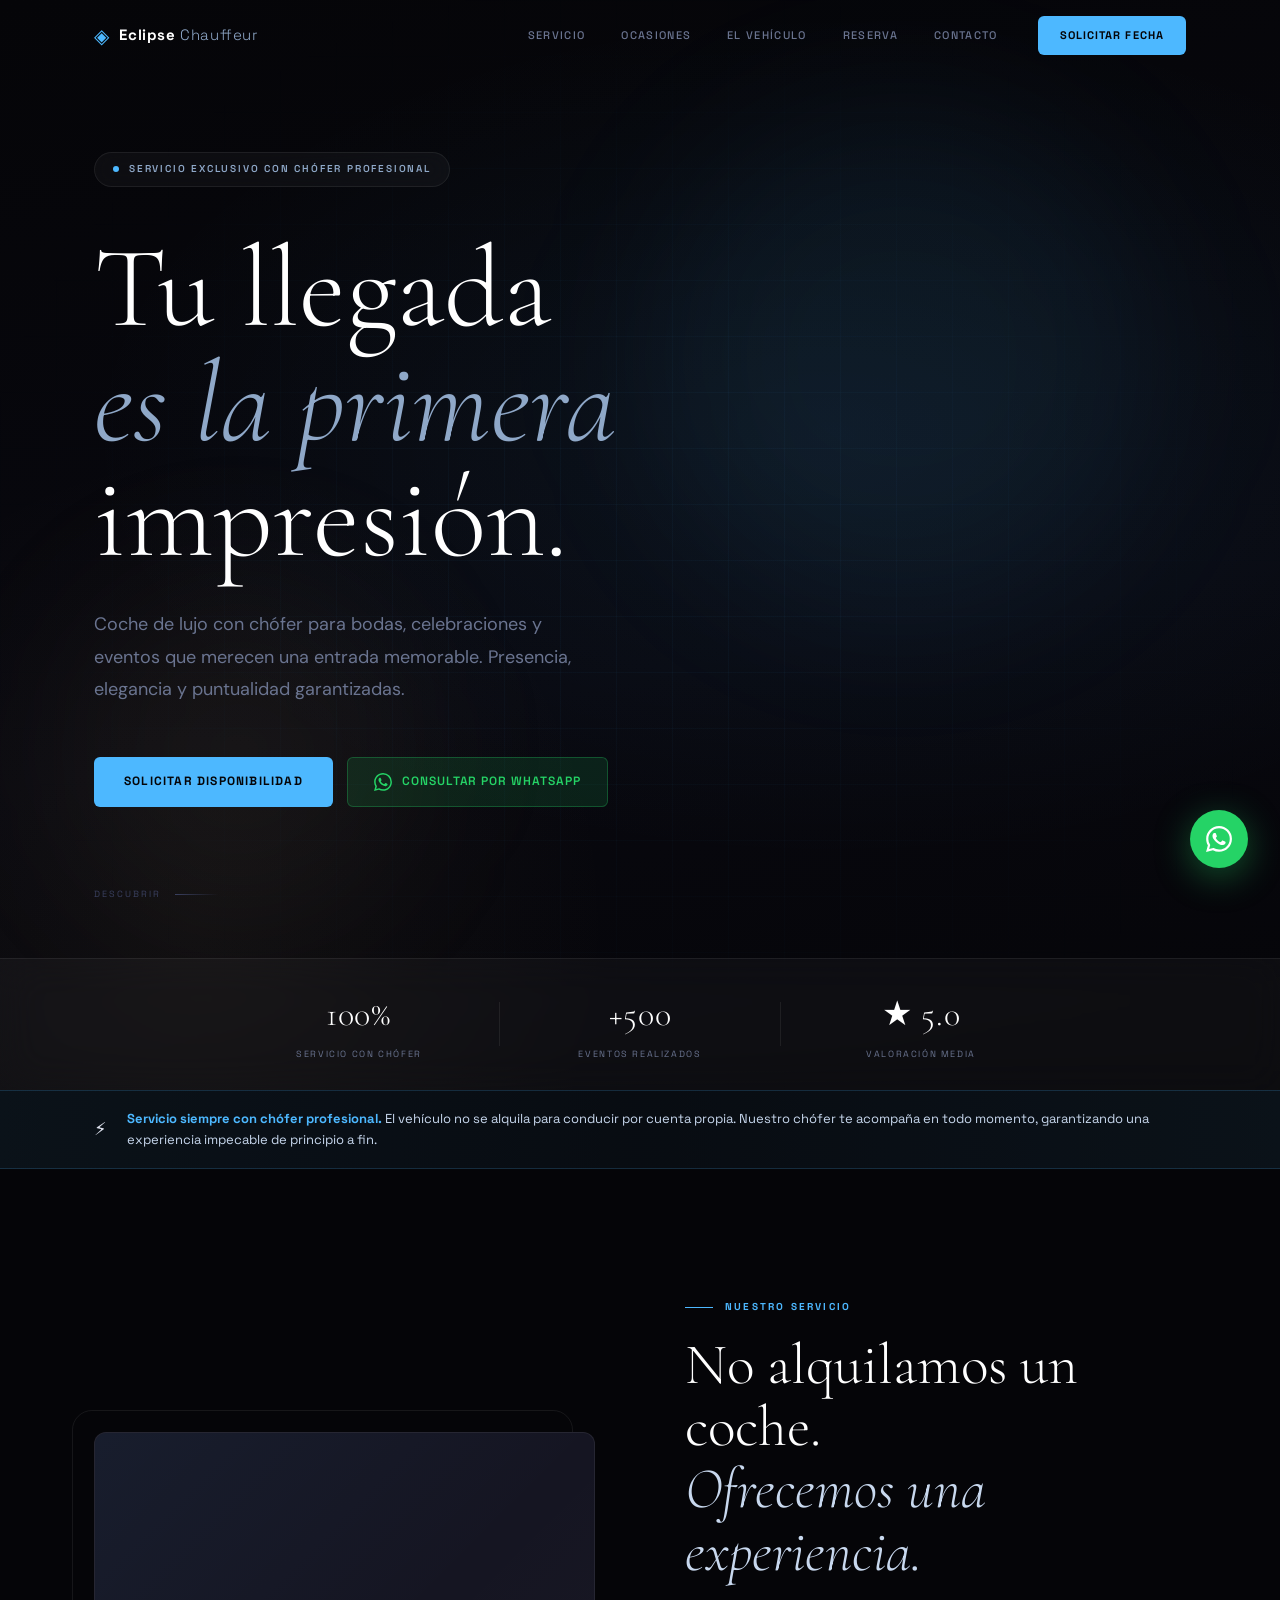
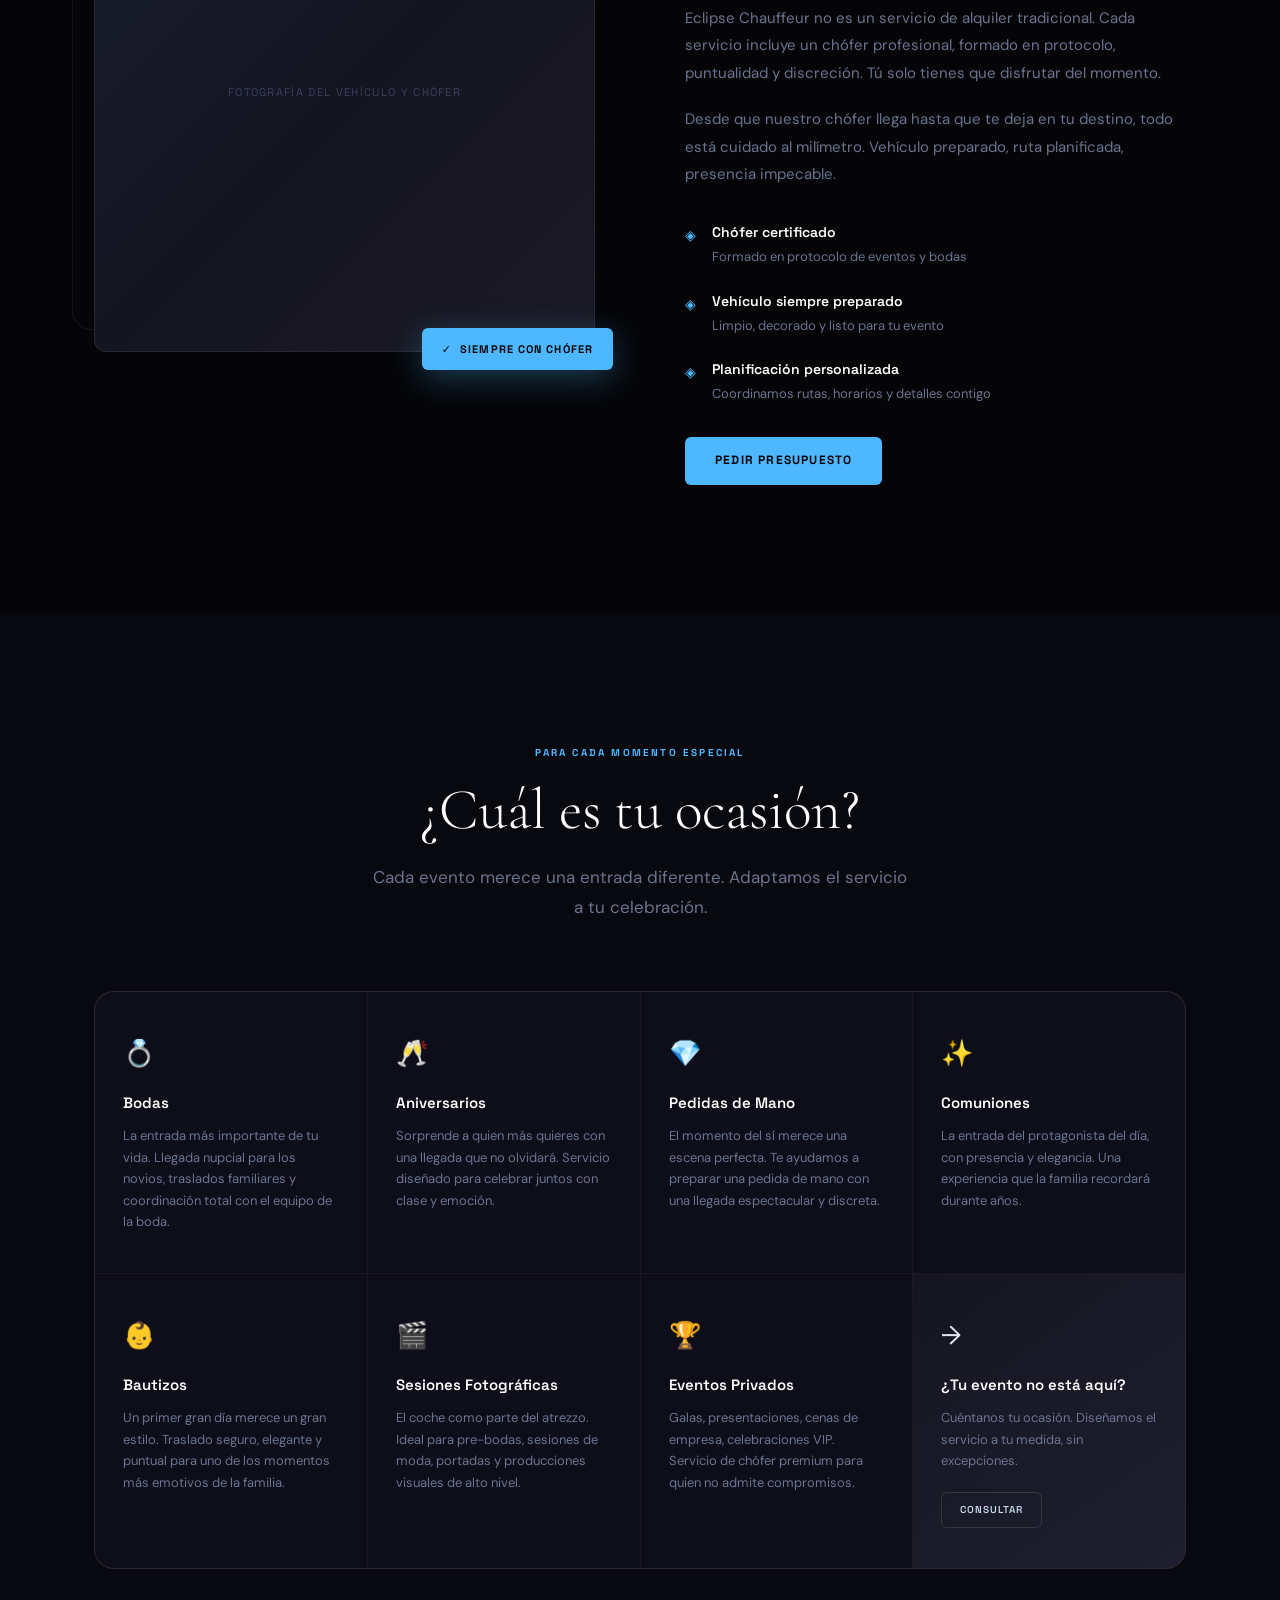
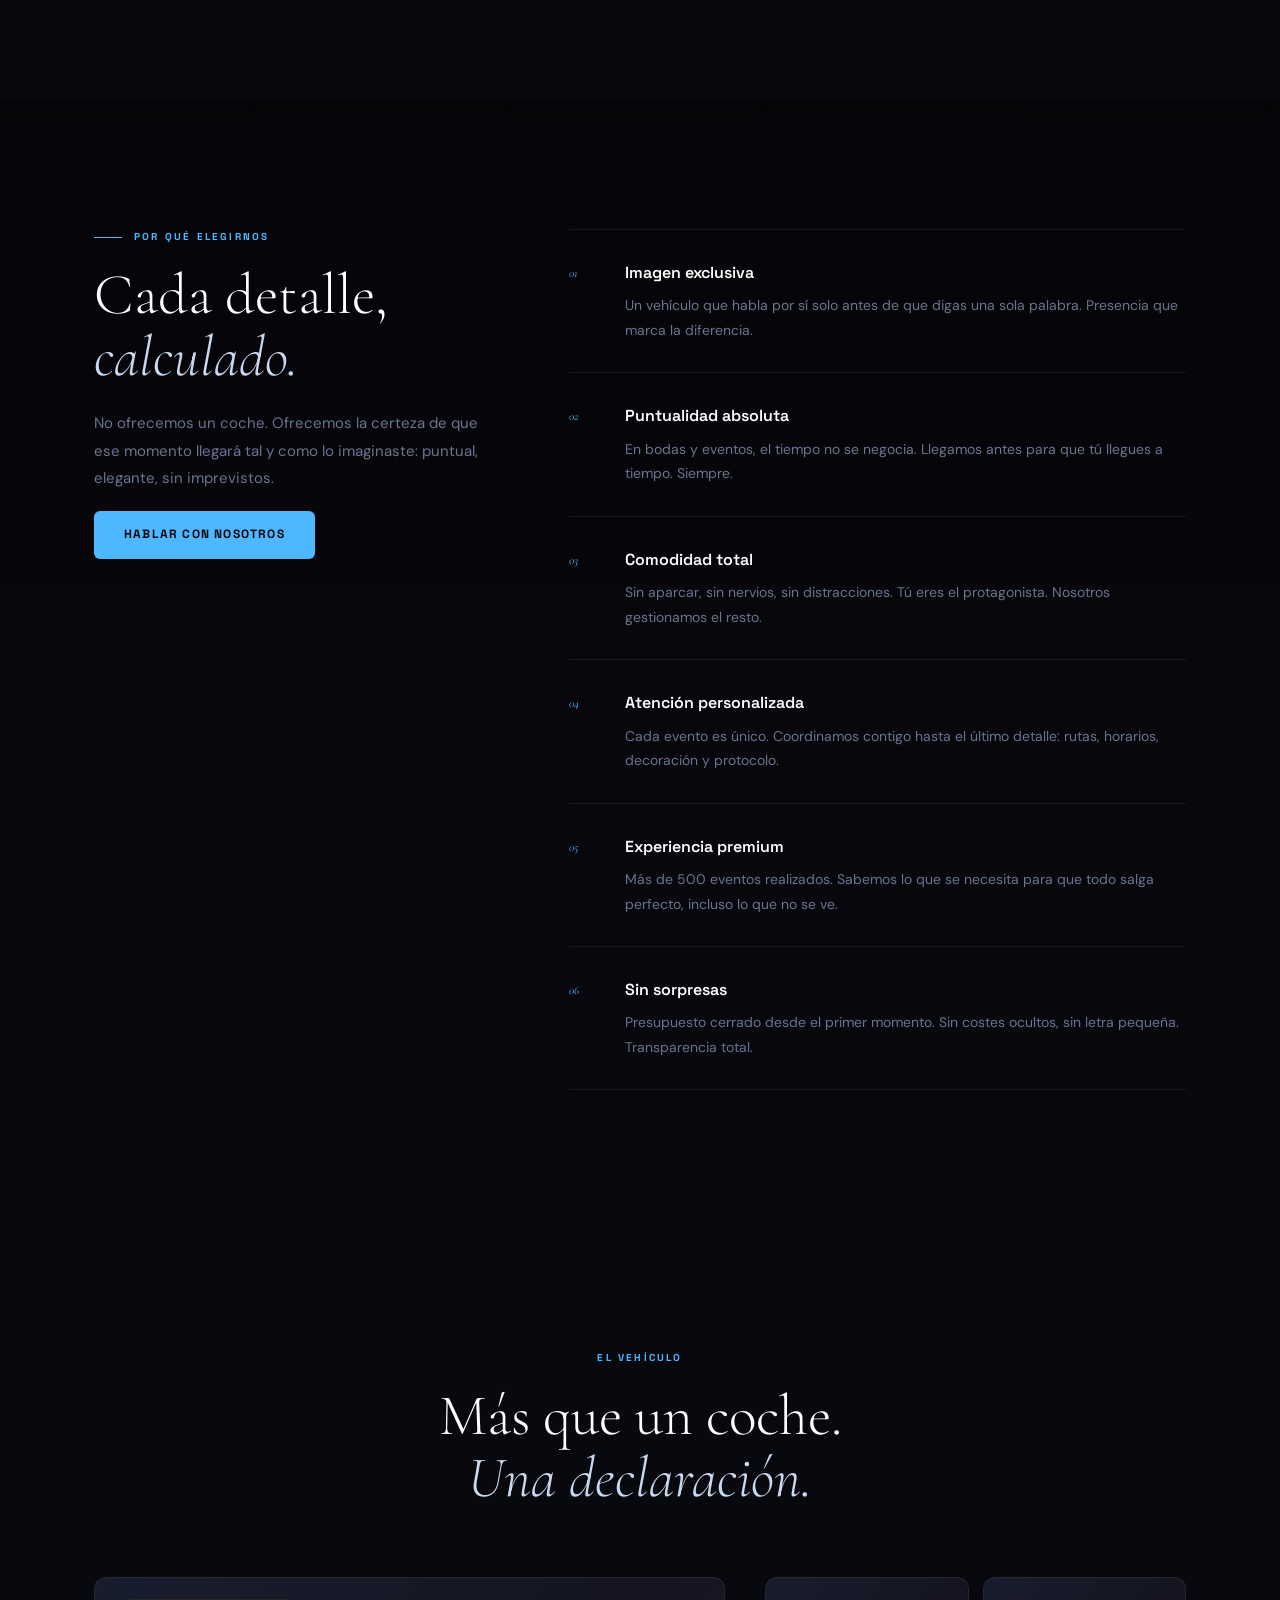
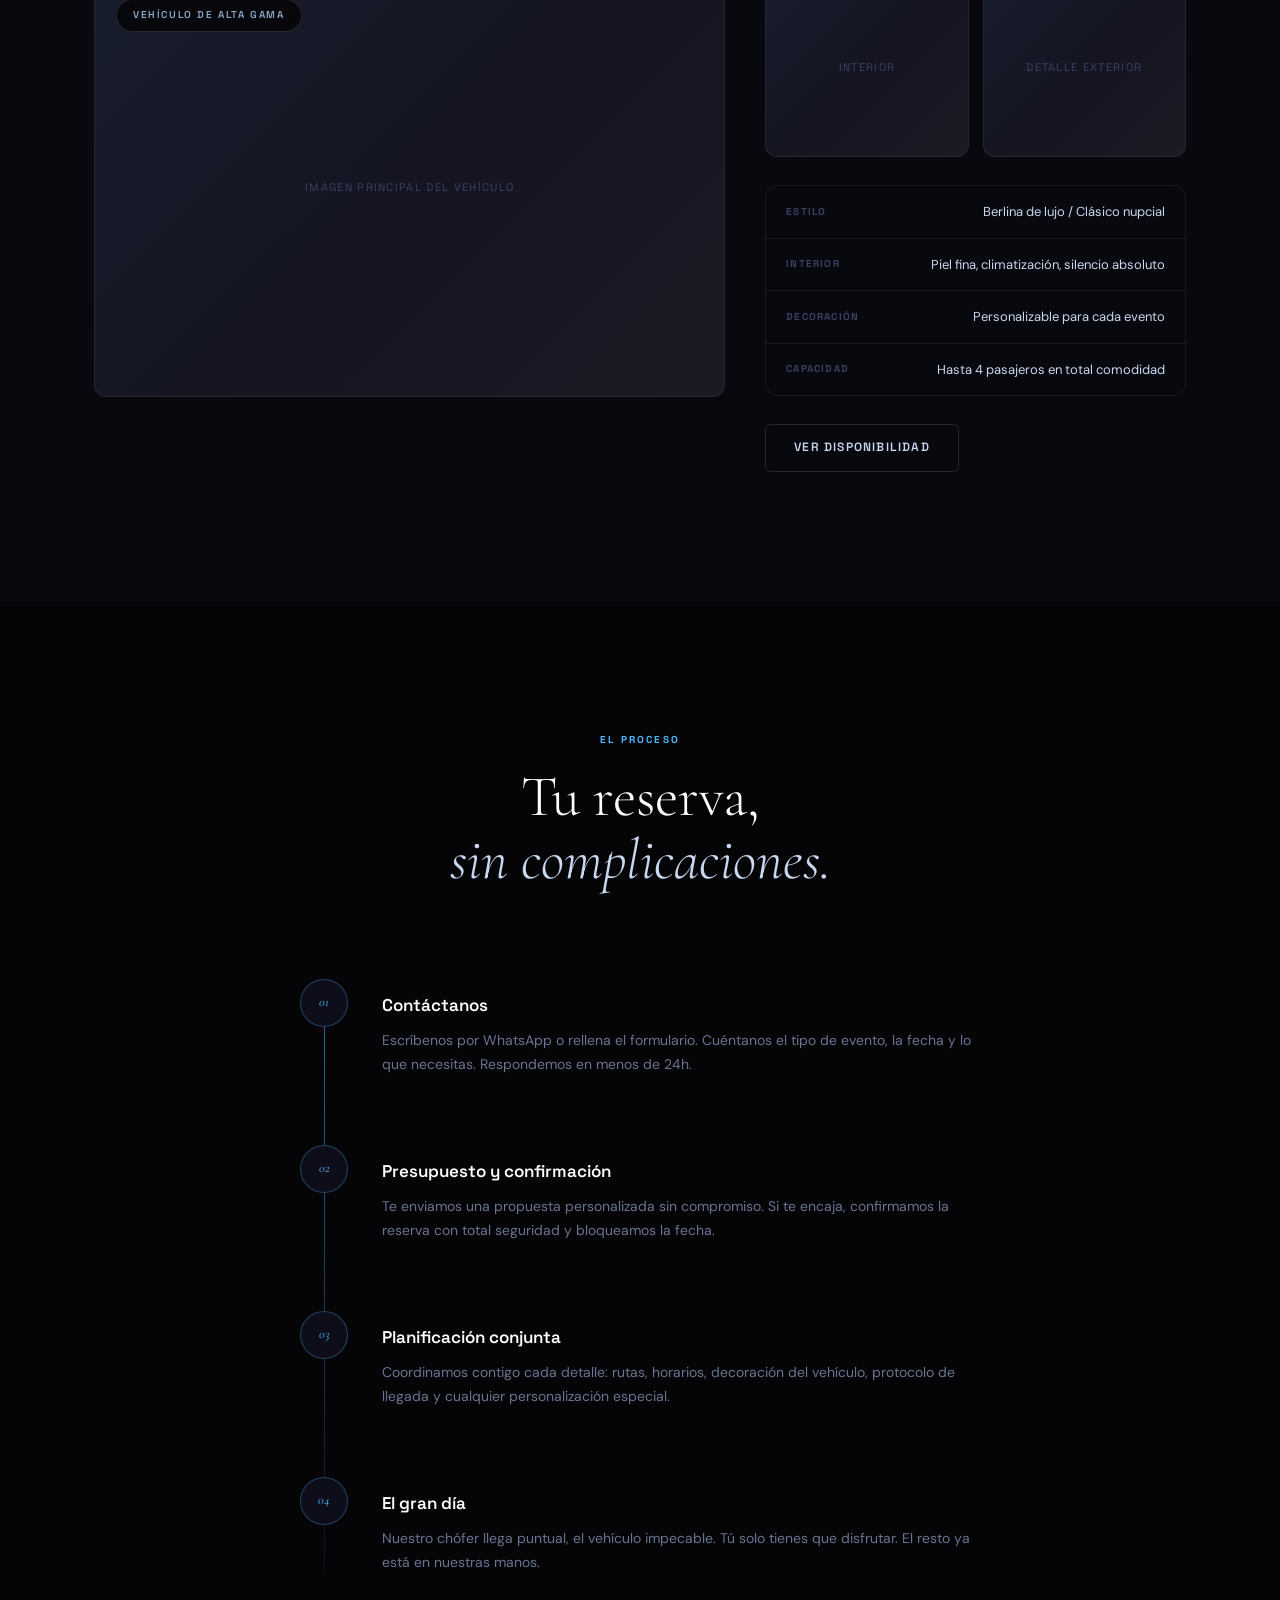
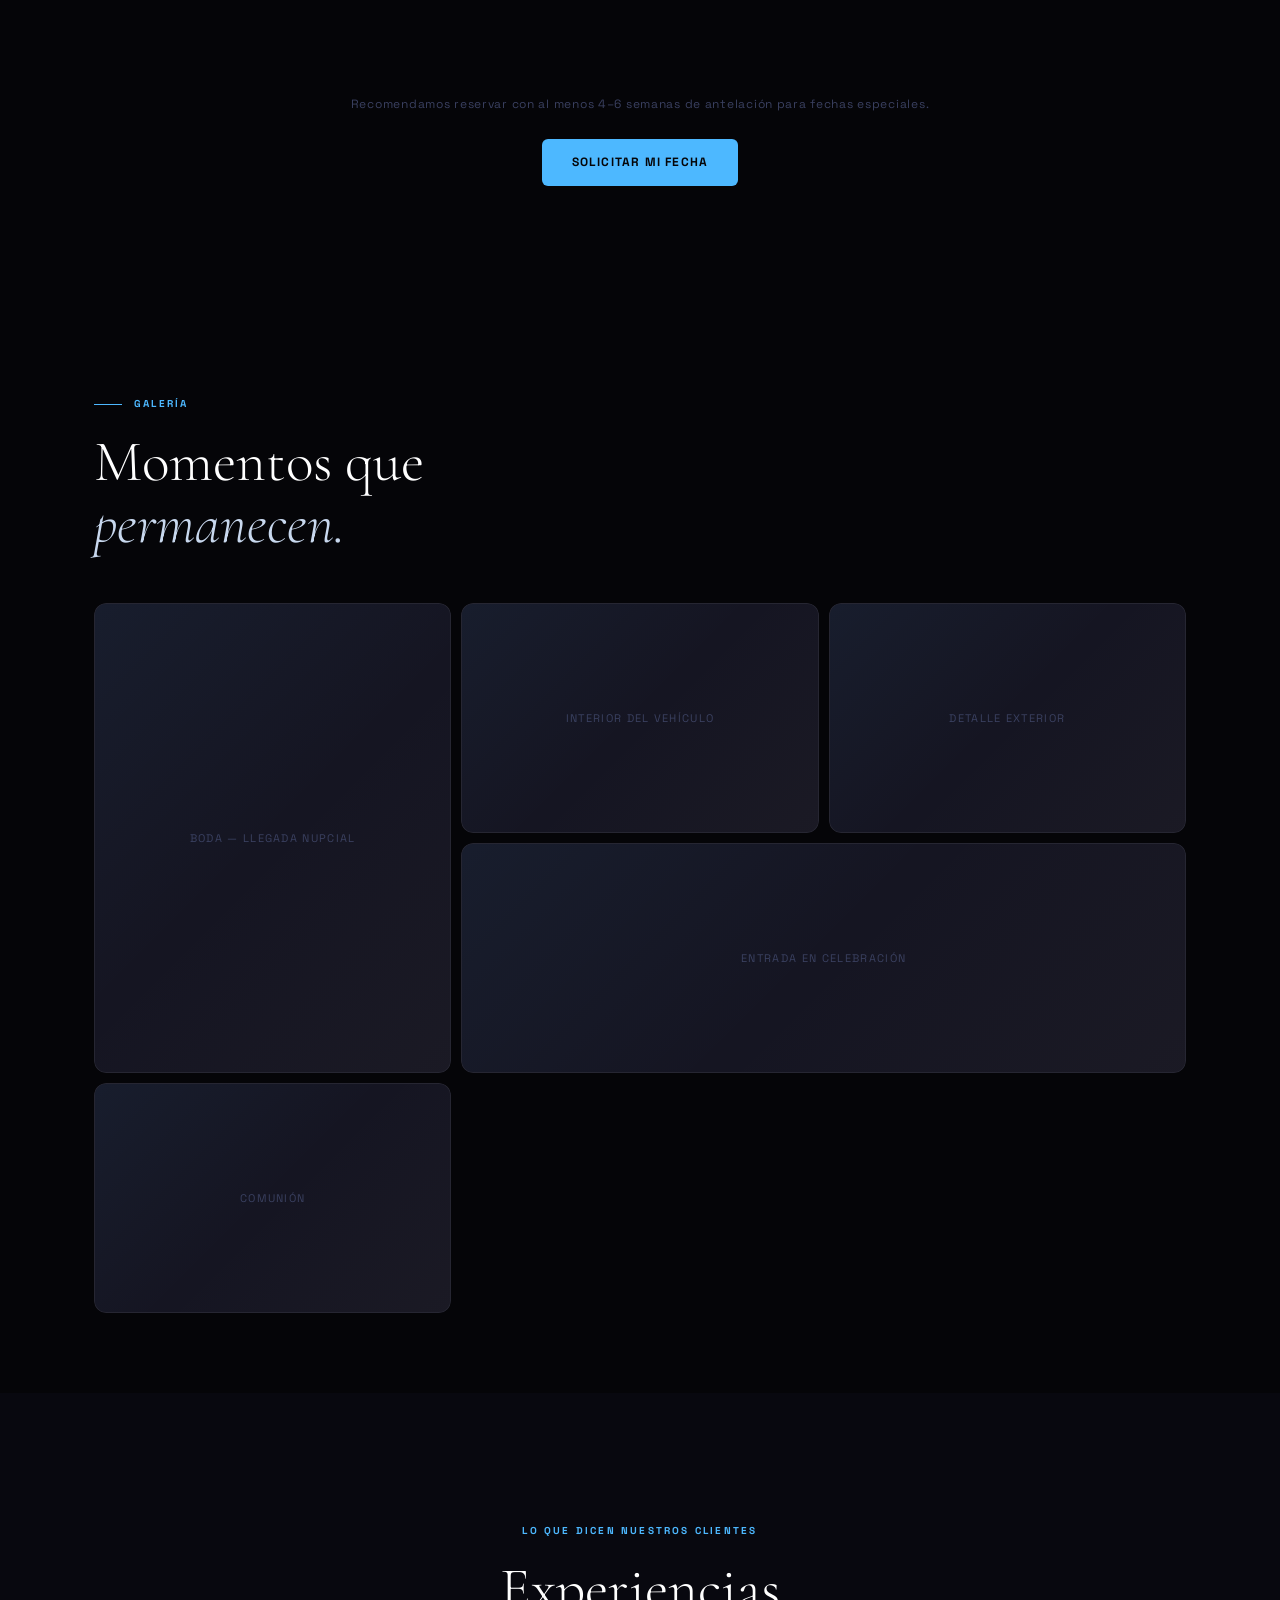
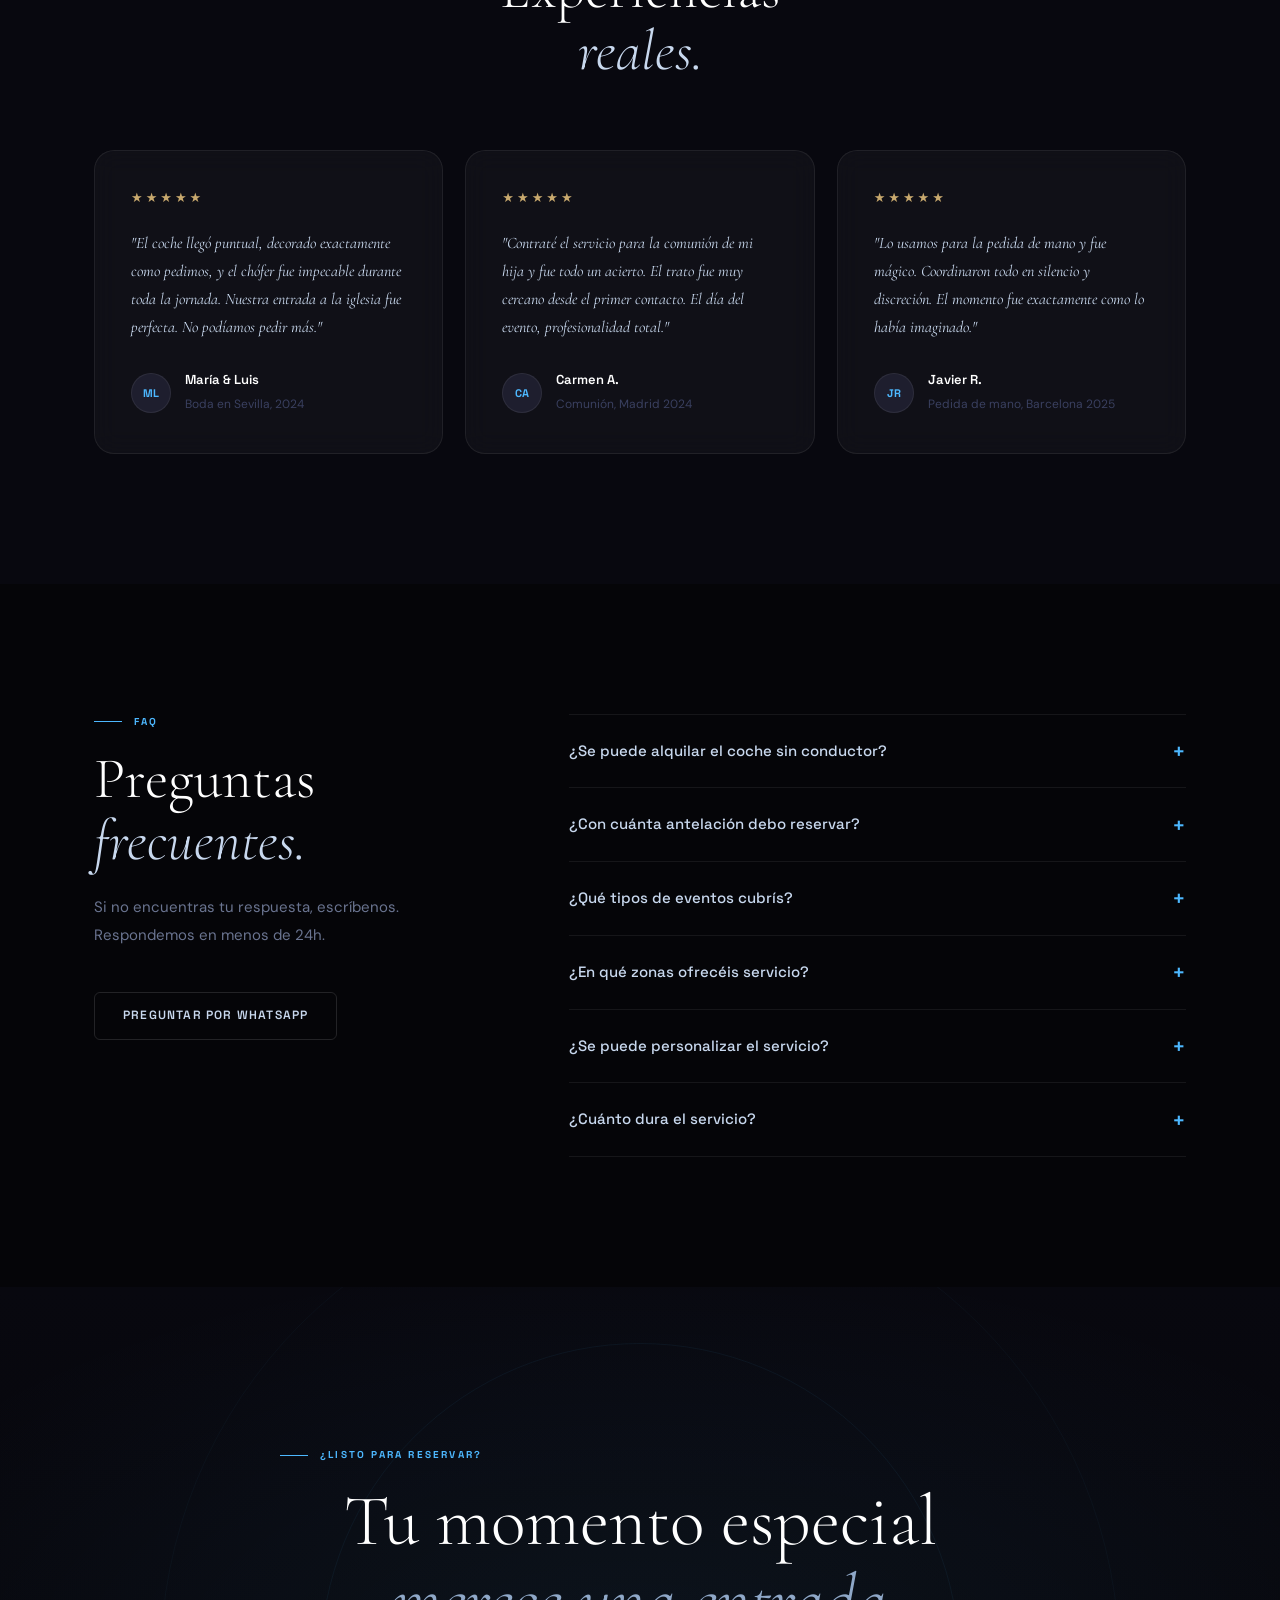
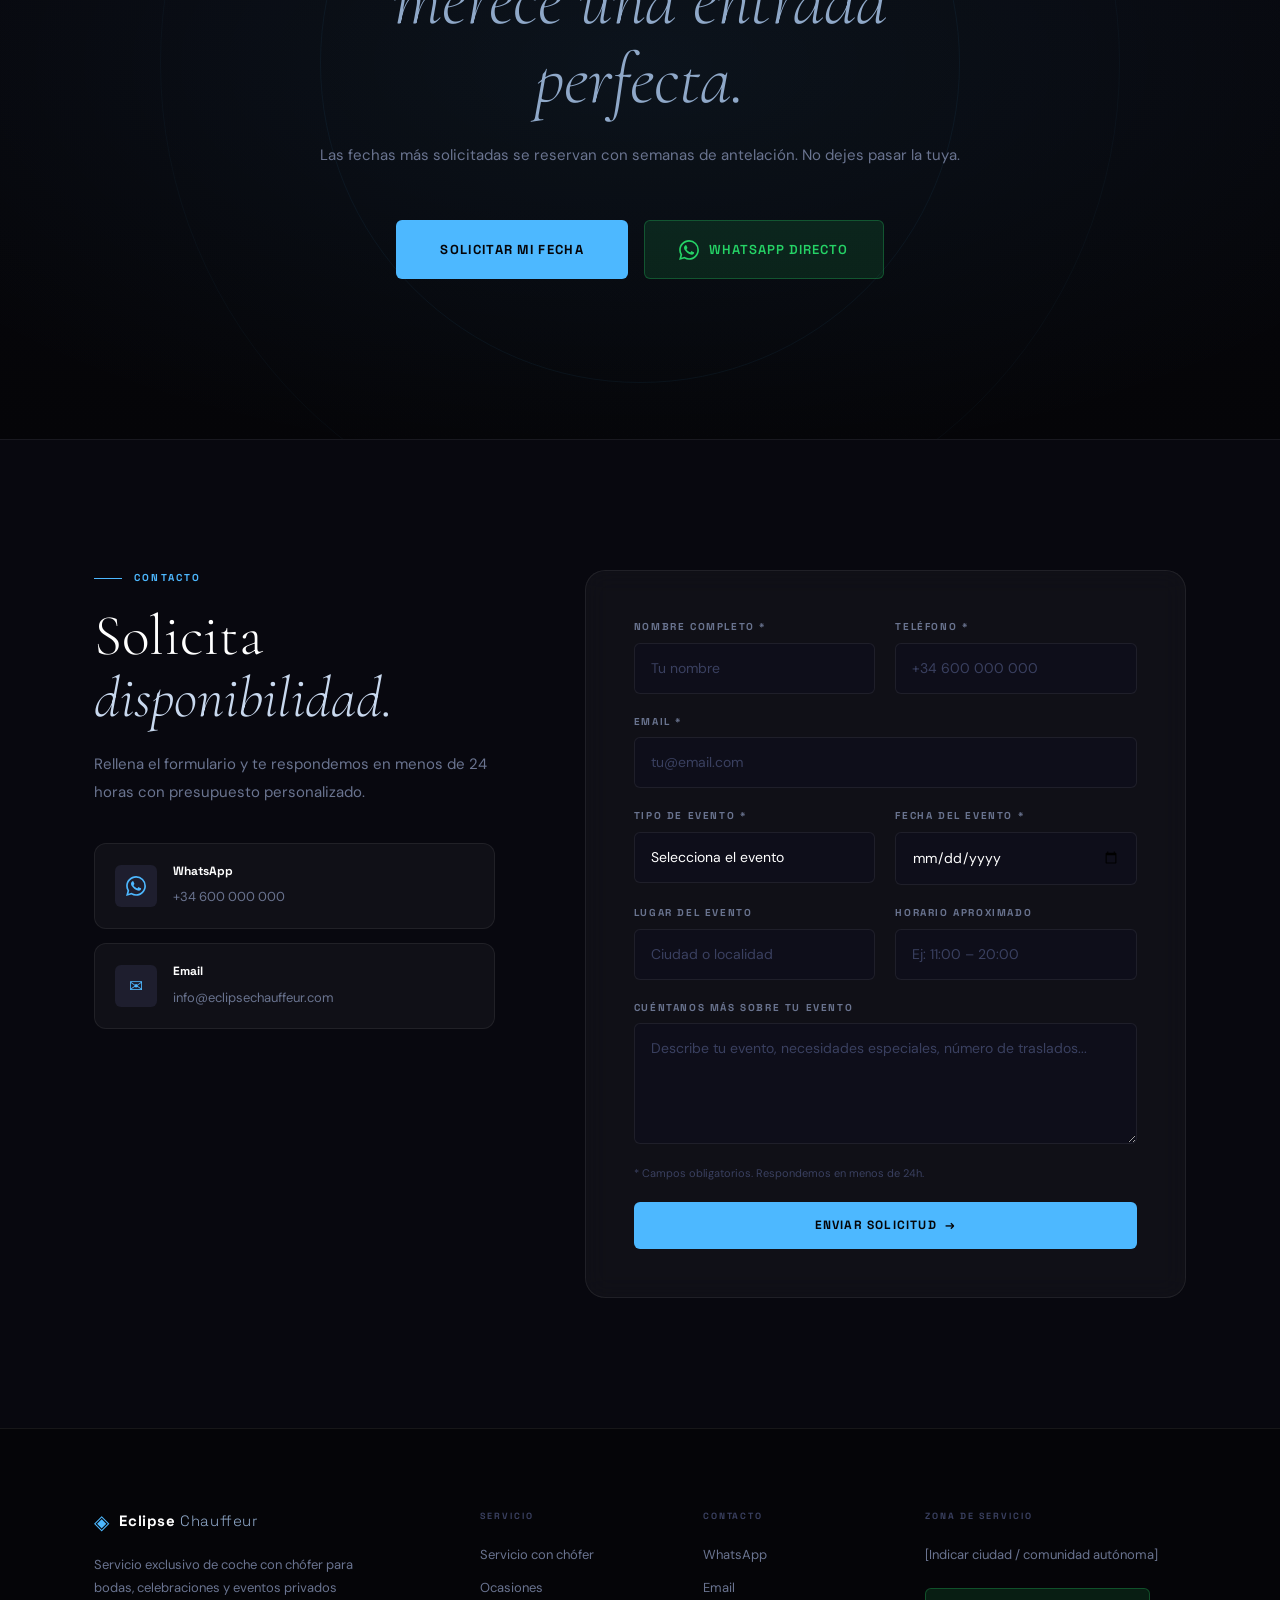
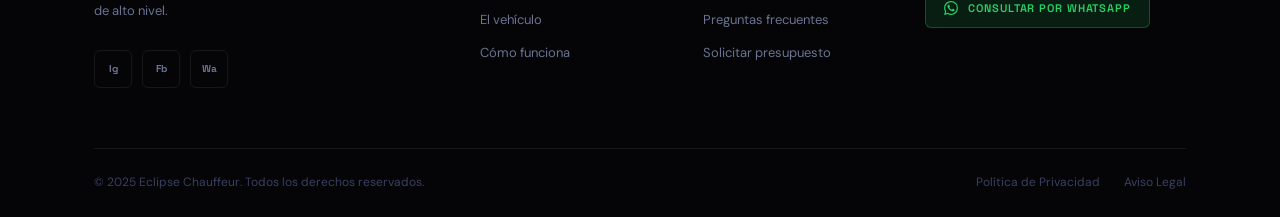
==== index.html @ f3e70531 "Add full website — Eclipse Chauffeur landing page and test environment - index.html: complete single" ====
<!DOCTYPE html>
<html lang="es">
<head>
  <meta charset="UTF-8">
  <meta name="viewport" content="width=device-width, initial-scale=1.0">
  <title>Eclipse Chauffeur | Alquiler de Coche con Chófer para Bodas y Eventos</title>
  <meta name="description" content="Servicio exclusivo de coche con chófer para bodas, celebraciones, aniversarios y eventos privados. Presencia, elegancia y puntualidad garantizadas.">
  <meta name="keywords" content="alquiler coche bodas, coche con chofer eventos, coche nupcial, entrada nupcial, coche celebraciones, chofer bodas, coche lujo bodas">
  <meta name="robots" content="index, follow">

  <meta property="og:title" content="Eclipse Chauffeur | Coche con Chófer para Bodas y Eventos">
  <meta property="og:description" content="Servicio exclusivo de coche con chófer para bodas, celebraciones, aniversarios y eventos privados.">
  <meta property="og:type" content="website">

  <link rel="preconnect" href="https://fonts.googleapis.com">
  <link rel="preconnect" href="https://fonts.gstatic.com" crossorigin>
  <link href="https://fonts.googleapis.com/css2?family=Cormorant+Garamond:ital,wght@0,300;0,400;0,500;0,600;1,300;1,400&family=Space+Grotesk:wght@300;400;500;600;700&family=DM+Sans:ital,opsz,wght@0,9..40,300;0,9..40,400;0,9..40,500;1,9..40,300&display=swap" rel="stylesheet">

  <link rel="stylesheet" href="css/styles.css">
</head>
<body>

  <!-- ═══ HEADER ═══ -->
  <header class="header" id="header">
    <div class="header-inner">
      <a href="#" class="logo">
        <span class="logo-mark">◈</span>
        <span class="logo-text">Eclipse <em>Chauffeur</em></span>
      </a>
      <nav class="nav" aria-label="Navegación principal">
        <a href="#servicio" class="nav-link">Servicio</a>
        <a href="#ocasiones" class="nav-link">Ocasiones</a>
        <a href="#vehiculo" class="nav-link">El Vehículo</a>
        <a href="#como-funciona" class="nav-link">Reserva</a>
        <a href="#contacto" class="nav-link">Contacto</a>
      </nav>
      <a href="https://wa.me/34600000000?text=Hola%2C%20me%20gustar%C3%ADa%20consultar%20disponibilidad%20para%20mi%20evento."
         class="btn-cta" target="_blank" rel="noopener noreferrer">
        Solicitar Fecha
      </a>
      <button class="menu-toggle" id="menuToggle" aria-label="Abrir menú" aria-expanded="false">
        <span></span><span></span><span></span>
      </button>
    </div>
  </header>

  <!-- Mobile Nav -->
  <div class="mobile-nav" id="mobileNav" aria-hidden="true">
    <nav aria-label="Menú móvil">
      <a href="#servicio" class="mobile-nav-link">Servicio</a>
      <a href="#ocasiones" class="mobile-nav-link">Ocasiones</a>
      <a href="#vehiculo" class="mobile-nav-link">El Vehículo</a>
      <a href="#como-funciona" class="mobile-nav-link">Reserva</a>
      <a href="#contacto" class="mobile-nav-link">Contacto</a>
    </nav>
    <a href="https://wa.me/34600000000?text=Hola%2C%20quiero%20consultar%20disponibilidad%20para%20mi%20evento."
       class="btn-whatsapp btn-whatsapp--full" target="_blank" rel="noopener noreferrer">
      <svg viewBox="0 0 24 24" fill="currentColor" width="18" height="18" aria-hidden="true">
        <path d="M17.472 14.382c-.297-.149-1.758-.867-2.03-.967-.273-.099-.471-.148-.67.15-.197.297-.767.966-.94 1.164-.173.199-.347.223-.644.075-.297-.15-1.255-.463-2.39-1.475-.883-.788-1.48-1.761-1.653-2.059-.173-.297-.018-.458.13-.606.134-.133.298-.347.446-.52.149-.174.198-.298.298-.497.099-.198.05-.371-.025-.52-.075-.149-.669-1.612-.916-2.207-.242-.579-.487-.5-.669-.51-.173-.008-.371-.01-.57-.01-.198 0-.52.074-.792.372-.272.297-1.04 1.016-1.04 2.479 0 1.462 1.065 2.875 1.213 3.074.149.198 2.096 3.2 5.077 4.487.709.306 1.262.489 1.694.625.712.227 1.36.195 1.871.118.571-.085 1.758-.719 2.006-1.413.248-.694.248-1.289.173-1.413-.074-.124-.272-.198-.57-.347m-5.421 7.403h-.004a9.87 9.87 0 01-5.031-1.378l-.361-.214-3.741.982.998-3.648-.235-.374a9.86 9.86 0 01-1.51-5.26c.001-5.45 4.436-9.884 9.888-9.884 2.64 0 5.122 1.03 6.988 2.898a9.825 9.825 0 012.893 6.994c-.003 5.45-4.437 9.884-9.885 9.884m8.413-18.297A11.815 11.815 0 0012.05 0C5.495 0 .16 5.335.157 11.892c0 2.096.547 4.142 1.588 5.945L.057 24l6.305-1.654a11.882 11.882 0 005.683 1.448h.005c6.554 0 11.89-5.335 11.893-11.893a11.821 11.821 0 00-3.48-8.413z"/>
      </svg>
      Consultar por WhatsApp
    </a>
  </div>

  <main>

    <!-- ═══ HERO ═══ -->
    <section class="hero" id="inicio">
      <div class="hero-bg" aria-hidden="true">
        <div class="hero-overlay"></div>
        <div class="hero-grid"></div>
        <div class="hero-orbs">
          <div class="orb orb--1"></div>
          <div class="orb orb--2"></div>
        </div>
      </div>
      <div class="hero-content">
        <div class="hero-badge">
          <span class="badge-dot" aria-hidden="true"></span>
          Servicio exclusivo con chófer profesional
        </div>
        <h1 class="hero-title">
          Tu llegada<br>
          <em>es la primera</em><br>
          impresión.
        </h1>
        <p class="hero-subtitle">
          Coche de lujo con chófer para bodas, celebraciones y eventos que merecen
          una entrada memorable. Presencia, elegancia y puntualidad garantizadas.
        </p>
        <div class="hero-ctas">
          <a href="#contacto" class="btn-primary">Solicitar Disponibilidad</a>
          <a href="https://wa.me/34600000000?text=Hola%2C%20quiero%20consultar%20disponibilidad%20para%20mi%20evento."
             class="btn-whatsapp" target="_blank" rel="noopener noreferrer">
            <svg viewBox="0 0 24 24" fill="currentColor" width="18" height="18" aria-hidden="true">
              <path d="M17.472 14.382c-.297-.149-1.758-.867-2.03-.967-.273-.099-.471-.148-.67.15-.197.297-.767.966-.94 1.164-.173.199-.347.223-.644.075-.297-.15-1.255-.463-2.39-1.475-.883-.788-1.48-1.761-1.653-2.059-.173-.297-.018-.458.13-.606.134-.133.298-.347.446-.52.149-.174.198-.298.298-.497.099-.198.05-.371-.025-.52-.075-.149-.669-1.612-.916-2.207-.242-.579-.487-.5-.669-.51-.173-.008-.371-.01-.57-.01-.198 0-.52.074-.792.372-.272.297-1.04 1.016-1.04 2.479 0 1.462 1.065 2.875 1.213 3.074.149.198 2.096 3.2 5.077 4.487.709.306 1.262.489 1.694.625.712.227 1.36.195 1.871.118.571-.085 1.758-.719 2.006-1.413.248-.694.248-1.289.173-1.413-.074-.124-.272-.198-.57-.347m-5.421 7.403h-.004a9.87 9.87 0 01-5.031-1.378l-.361-.214-3.741.982.998-3.648-.235-.374a9.86 9.86 0 01-1.51-5.26c.001-5.45 4.436-9.884 9.888-9.884 2.64 0 5.122 1.03 6.988 2.898a9.825 9.825 0 012.893 6.994c-.003 5.45-4.437 9.884-9.885 9.884m8.413-18.297A11.815 11.815 0 0012.05 0C5.495 0 .16 5.335.157 11.892c0 2.096.547 4.142 1.588 5.945L.057 24l6.305-1.654a11.882 11.882 0 005.683 1.448h.005c6.554 0 11.89-5.335 11.893-11.893a11.821 11.821 0 00-3.48-8.413z"/>
            </svg>
            Consultar por WhatsApp
          </a>
        </div>
        <div class="hero-scroll-hint" aria-hidden="true">
          <span>Descubrir</span>
          <div class="scroll-line"></div>
        </div>
      </div>
      <div class="hero-stats" aria-label="Estadísticas del servicio">
        <div class="stat">
          <span class="stat-num">100%</span>
          <span class="stat-label">Servicio con chófer</span>
        </div>
        <div class="stat-divider" aria-hidden="true"></div>
        <div class="stat">
          <span class="stat-num">+500</span>
          <span class="stat-label">Eventos realizados</span>
        </div>
        <div class="stat-divider" aria-hidden="true"></div>
        <div class="stat">
          <span class="stat-num">★ 5.0</span>
          <span class="stat-label">Valoración media</span>
        </div>
      </div>
    </section>

    <!-- ═══ AVISO CHÓFER ═══ -->
    <div class="chofer-alert" role="note">
      <div class="container">
        <div class="chofer-alert-inner">
          <span class="chofer-alert-icon" aria-hidden="true">⚡</span>
          <p class="chofer-alert-text">
            <strong>Servicio siempre con chófer profesional.</strong>
            El vehículo no se alquila para conducir por cuenta propia.
            Nuestro chófer te acompaña en todo momento, garantizando una experiencia impecable de principio a fin.
          </p>
        </div>
      </div>
    </div>

    <!-- ═══ SERVICIO ═══ -->
    <section class="servicio" id="servicio" aria-labelledby="servicio-title">
      <div class="container">
        <div class="servicio-grid">
          <div class="servicio-visual">
            <div class="servicio-img-frame">
              <div class="img-placeholder img-placeholder--tall">
                <span>Fotografía del vehículo y chófer</span>
              </div>
              <div class="servicio-badge-float" aria-hidden="true">
                <span>✓</span> Siempre con chófer
              </div>
            </div>
          </div>
          <div class="servicio-content">
            <div class="section-label">Nuestro Servicio</div>
            <h2 class="section-title" id="servicio-title">
              No alquilamos un coche.<br><em>Ofrecemos una experiencia.</em>
            </h2>
            <p class="section-text">
              Eclipse Chauffeur no es un servicio de alquiler tradicional. Cada servicio incluye un chófer
              profesional, formado en protocolo, puntualidad y discreción. Tú solo tienes que disfrutar del momento.
            </p>
            <p class="section-text">
              Desde que nuestro chófer llega hasta que te deja en tu destino, todo está cuidado al milímetro.
              Vehículo preparado, ruta planificada, presencia impecable.
            </p>
            <ul class="servicio-pillars" aria-label="Características del servicio">
              <li class="pillar">
                <span class="pillar-icon" aria-hidden="true">◈</span>
                <div class="pillar-text">
                  <strong>Chófer certificado</strong>
                  <span>Formado en protocolo de eventos y bodas</span>
                </div>
              </li>
              <li class="pillar">
                <span class="pillar-icon" aria-hidden="true">◈</span>
                <div class="pillar-text">
                  <strong>Vehículo siempre preparado</strong>
                  <span>Limpio, decorado y listo para tu evento</span>
                </div>
              </li>
              <li class="pillar">
                <span class="pillar-icon" aria-hidden="true">◈</span>
                <div class="pillar-text">
                  <strong>Planificación personalizada</strong>
                  <span>Coordinamos rutas, horarios y detalles contigo</span>
                </div>
              </li>
            </ul>
            <a href="#contacto" class="btn-primary">Pedir Presupuesto</a>
          </div>
        </div>
      </div>
    </section>

    <!-- ═══ OCASIONES ═══ -->
    <section class="ocasiones" id="ocasiones" aria-labelledby="ocasiones-title">
      <div class="container">
        <div class="section-header">
          <div class="section-label">Para cada momento especial</div>
          <h2 class="section-title" id="ocasiones-title">¿Cuál es tu ocasión?</h2>
          <p class="section-subtitle">Cada evento merece una entrada diferente. Adaptamos el servicio a tu celebración.</p>
        </div>
        <div class="ocasiones-grid">
          <article class="ocasion-card" data-reveal>
            <div class="ocasion-icon" aria-hidden="true">💍</div>
            <h3>Bodas</h3>
            <p>La entrada más importante de tu vida. Llegada nupcial para los novios, traslados familiares y coordinación total con el equipo de la boda.</p>
          </article>
          <article class="ocasion-card" data-reveal>
            <div class="ocasion-icon" aria-hidden="true">🥂</div>
            <h3>Aniversarios</h3>
            <p>Sorprende a quien más quieres con una llegada que no olvidará. Servicio diseñado para celebrar juntos con clase y emoción.</p>
          </article>
          <article class="ocasion-card" data-reveal>
            <div class="ocasion-icon" aria-hidden="true">💎</div>
            <h3>Pedidas de Mano</h3>
            <p>El momento del sí merece una escena perfecta. Te ayudamos a preparar una pedida de mano con una llegada espectacular y discreta.</p>
          </article>
          <article class="ocasion-card" data-reveal>
            <div class="ocasion-icon" aria-hidden="true">✨</div>
            <h3>Comuniones</h3>
            <p>La entrada del protagonista del día, con presencia y elegancia. Una experiencia que la familia recordará durante años.</p>
          </article>
          <article class="ocasion-card" data-reveal>
            <div class="ocasion-icon" aria-hidden="true">👶</div>
            <h3>Bautizos</h3>
            <p>Un primer gran día merece un gran estilo. Traslado seguro, elegante y puntual para uno de los momentos más emotivos de la familia.</p>
          </article>
          <article class="ocasion-card" data-reveal>
            <div class="ocasion-icon" aria-hidden="true">🎬</div>
            <h3>Sesiones Fotográficas</h3>
            <p>El coche como parte del atrezzo. Ideal para pre-bodas, sesiones de moda, portadas y producciones visuales de alto nivel.</p>
          </article>
          <article class="ocasion-card" data-reveal>
            <div class="ocasion-icon" aria-hidden="true">🏆</div>
            <h3>Eventos Privados</h3>
            <p>Galas, presentaciones, cenas de empresa, celebraciones VIP. Servicio de chófer premium para quien no admite compromisos.</p>
          </article>
          <article class="ocasion-card ocasion-card--cta" data-reveal>
            <div class="ocasion-icon" aria-hidden="true">→</div>
            <h3>¿Tu evento no está aquí?</h3>
            <p>Cuéntanos tu ocasión. Diseñamos el servicio a tu medida, sin excepciones.</p>
            <a href="#contacto" class="btn-outline">Consultar</a>
          </article>
        </div>
      </div>
    </section>

    <!-- ═══ VENTAJAS ═══ -->
    <section class="ventajas" id="ventajas" aria-labelledby="ventajas-title">
      <div class="container">
        <div class="ventajas-inner">
          <div class="ventajas-content">
            <div class="section-label">Por qué elegirnos</div>
            <h2 class="section-title" id="ventajas-title">
              Cada detalle,<br><em>calculado.</em>
            </h2>
            <p class="section-text">
              No ofrecemos un coche. Ofrecemos la certeza de que ese momento llegará tal y como lo imaginaste:
              puntual, elegante, sin imprevistos.
            </p>
            <a href="https://wa.me/34600000000?text=Hola%2C%20quiero%20m%C3%A1s%20informaci%C3%B3n%20sobre%20vuestro%20servicio."
               class="btn-primary" target="_blank" rel="noopener noreferrer">
              Hablar con nosotros
            </a>
          </div>
          <ol class="ventajas-list" aria-label="Ventajas del servicio">
            <li class="ventaja" data-reveal>
              <div class="ventaja-num" aria-hidden="true">01</div>
              <div class="ventaja-body">
                <h3>Imagen exclusiva</h3>
                <p>Un vehículo que habla por sí solo antes de que digas una sola palabra. Presencia que marca la diferencia.</p>
              </div>
            </li>
            <li class="ventaja" data-reveal>
              <div class="ventaja-num" aria-hidden="true">02</div>
              <div class="ventaja-body">
                <h3>Puntualidad absoluta</h3>
                <p>En bodas y eventos, el tiempo no se negocia. Llegamos antes para que tú llegues a tiempo. Siempre.</p>
              </div>
            </li>
            <li class="ventaja" data-reveal>
              <div class="ventaja-num" aria-hidden="true">03</div>
              <div class="ventaja-body">
                <h3>Comodidad total</h3>
                <p>Sin aparcar, sin nervios, sin distracciones. Tú eres el protagonista. Nosotros gestionamos el resto.</p>
              </div>
            </li>
            <li class="ventaja" data-reveal>
              <div class="ventaja-num" aria-hidden="true">04</div>
              <div class="ventaja-body">
                <h3>Atención personalizada</h3>
                <p>Cada evento es único. Coordinamos contigo hasta el último detalle: rutas, horarios, decoración y protocolo.</p>
              </div>
            </li>
            <li class="ventaja" data-reveal>
              <div class="ventaja-num" aria-hidden="true">05</div>
              <div class="ventaja-body">
                <h3>Experiencia premium</h3>
                <p>Más de 500 eventos realizados. Sabemos lo que se necesita para que todo salga perfecto, incluso lo que no se ve.</p>
              </div>
            </li>
            <li class="ventaja" data-reveal>
              <div class="ventaja-num" aria-hidden="true">06</div>
              <div class="ventaja-body">
                <h3>Sin sorpresas</h3>
                <p>Presupuesto cerrado desde el primer momento. Sin costes ocultos, sin letra pequeña. Transparencia total.</p>
              </div>
            </li>
          </ol>
        </div>
      </div>
    </section>

    <!-- ═══ VEHÍCULO ═══ -->
    <section class="vehiculo" id="vehiculo" aria-labelledby="vehiculo-title">
      <div class="container">
        <div class="section-header">
          <div class="section-label">El Vehículo</div>
          <h2 class="section-title" id="vehiculo-title">Más que un coche.<br><em>Una declaración.</em></h2>
        </div>
        <div class="vehiculo-showcase">
          <div class="vehiculo-main-img">
            <div class="img-placeholder img-placeholder--wide">
              <span>Imagen principal del vehículo</span>
            </div>
            <div class="vehiculo-badge" aria-hidden="true">Vehículo de Alta Gama</div>
          </div>
          <div class="vehiculo-details">
            <div class="vehiculo-imgs-secondary">
              <div class="img-placeholder img-placeholder--square"><span>Interior</span></div>
              <div class="img-placeholder img-placeholder--square"><span>Detalle exterior</span></div>
            </div>
            <dl class="vehiculo-specs">
              <div class="spec">
                <dt class="spec-label">Estilo</dt>
                <dd class="spec-value">Berlina de lujo / Clásico nupcial</dd>
              </div>
              <div class="spec">
                <dt class="spec-label">Interior</dt>
                <dd class="spec-value">Piel fina, climatización, silencio absoluto</dd>
              </div>
              <div class="spec">
                <dt class="spec-label">Decoración</dt>
                <dd class="spec-value">Personalizable para cada evento</dd>
              </div>
              <div class="spec">
                <dt class="spec-label">Capacidad</dt>
                <dd class="spec-value">Hasta 4 pasajeros en total comodidad</dd>
              </div>
            </dl>
            <a href="#contacto" class="btn-outline">Ver disponibilidad</a>
          </div>
        </div>
      </div>
    </section>

    <!-- ═══ CÓMO FUNCIONA ═══ -->
    <section class="como-funciona" id="como-funciona" aria-labelledby="como-title">
      <div class="container">
        <div class="section-header">
          <div class="section-label">El proceso</div>
          <h2 class="section-title" id="como-title">Tu reserva,<br><em>sin complicaciones.</em></h2>
        </div>
        <ol class="pasos" aria-label="Pasos para reservar">
          <li class="paso" data-reveal>
            <div class="paso-num" aria-hidden="true">01</div>
            <div class="paso-content">
              <h3>Contáctanos</h3>
              <p>Escríbenos por WhatsApp o rellena el formulario. Cuéntanos el tipo de evento, la fecha y lo que necesitas. Respondemos en menos de 24h.</p>
            </div>
          </li>
          <li class="paso" data-reveal>
            <div class="paso-num" aria-hidden="true">02</div>
            <div class="paso-content">
              <h3>Presupuesto y confirmación</h3>
              <p>Te enviamos una propuesta personalizada sin compromiso. Si te encaja, confirmamos la reserva con total seguridad y bloqueamos la fecha.</p>
            </div>
          </li>
          <li class="paso" data-reveal>
            <div class="paso-num" aria-hidden="true">03</div>
            <div class="paso-content">
              <h3>Planificación conjunta</h3>
              <p>Coordinamos contigo cada detalle: rutas, horarios, decoración del vehículo, protocolo de llegada y cualquier personalización especial.</p>
            </div>
          </li>
          <li class="paso" data-reveal>
            <div class="paso-num" aria-hidden="true">04</div>
            <div class="paso-content">
              <h3>El gran día</h3>
              <p>Nuestro chófer llega puntual, el vehículo impecable. Tú solo tienes que disfrutar. El resto ya está en nuestras manos.</p>
            </div>
          </li>
        </ol>
        <div class="como-cta">
          <p>Recomendamos reservar con al menos 4–6 semanas de antelación para fechas especiales.</p>
          <a href="#contacto" class="btn-primary">Solicitar mi Fecha</a>
        </div>
      </div>
    </section>

    <!-- ═══ GALERÍA ═══ -->
    <section class="galeria" aria-labelledby="galeria-title">
      <div class="galeria-header container">
        <div class="section-label">Galería</div>
        <h2 class="section-title" id="galeria-title">Momentos que<br><em>permanecen.</em></h2>
      </div>
      <div class="galeria-grid" role="list" aria-label="Galería de imágenes">
        <div class="galeria-item" role="listitem"><div class="img-placeholder img-placeholder--full"><span>Boda — llegada nupcial</span></div></div>
        <div class="galeria-item" role="listitem"><div class="img-placeholder img-placeholder--full"><span>Interior del vehículo</span></div></div>
        <div class="galeria-item" role="listitem"><div class="img-placeholder img-placeholder--full"><span>Detalle exterior</span></div></div>
        <div class="galeria-item galeria-item--wide" role="listitem"><div class="img-placeholder img-placeholder--full"><span>Entrada en celebración</span></div></div>
        <div class="galeria-item" role="listitem"><div class="img-placeholder img-placeholder--full"><span>Comunión</span></div></div>
      </div>
    </section>

    <!-- ═══ TESTIMONIOS ═══ -->
    <section class="testimonios" id="testimonios" aria-labelledby="testimonios-title">
      <div class="container">
        <div class="section-header">
          <div class="section-label">Lo que dicen nuestros clientes</div>
          <h2 class="section-title" id="testimonios-title">Experiencias<br><em>reales.</em></h2>
        </div>
        <div class="testimonios-grid">
          <article class="testimonio" data-reveal>
            <div class="testimonio-stars" aria-label="5 estrellas">★★★★★</div>
            <blockquote>
              "El coche llegó puntual, decorado exactamente como pedimos, y el chófer fue impecable durante toda la jornada.
              Nuestra entrada a la iglesia fue perfecta. No podíamos pedir más."
            </blockquote>
            <footer class="testimonio-autor">
              <div class="autor-avatar" aria-hidden="true">ML</div>
              <div>
                <strong>María &amp; Luis</strong>
                <span>Boda en Sevilla, 2024</span>
              </div>
            </footer>
          </article>
          <article class="testimonio" data-reveal>
            <div class="testimonio-stars" aria-label="5 estrellas">★★★★★</div>
            <blockquote>
              "Contraté el servicio para la comunión de mi hija y fue todo un acierto. El trato fue muy cercano desde el primer
              contacto. El día del evento, profesionalidad total."
            </blockquote>
            <footer class="testimonio-autor">
              <div class="autor-avatar" aria-hidden="true">CA</div>
              <div>
                <strong>Carmen A.</strong>
                <span>Comunión, Madrid 2024</span>
              </div>
            </footer>
          </article>
          <article class="testimonio" data-reveal>
            <div class="testimonio-stars" aria-label="5 estrellas">★★★★★</div>
            <blockquote>
              "Lo usamos para la pedida de mano y fue mágico. Coordinaron todo en silencio y discreción.
              El momento fue exactamente como lo había imaginado."
            </blockquote>
            <footer class="testimonio-autor">
              <div class="autor-avatar" aria-hidden="true">JR</div>
              <div>
                <strong>Javier R.</strong>
                <span>Pedida de mano, Barcelona 2025</span>
              </div>
            </footer>
          </article>
        </div>
      </div>
    </section>

    <!-- ═══ FAQ ═══ -->
    <section class="faq" id="faq" aria-labelledby="faq-title">
      <div class="container">
        <div class="faq-inner">
          <div class="faq-header-col">
            <div class="section-label">FAQ</div>
            <h2 class="section-title" id="faq-title">Preguntas<br><em>frecuentes.</em></h2>
            <p class="section-text">Si no encuentras tu respuesta, escríbenos. Respondemos en menos de 24h.</p>
            <a href="https://wa.me/34600000000" class="btn-outline" target="_blank" rel="noopener noreferrer">
              Preguntar por WhatsApp
            </a>
          </div>
          <div class="faq-list">
            <div class="faq-item" data-reveal>
              <button class="faq-question" aria-expanded="false" aria-controls="faq-a-1">
                ¿Se puede alquilar el coche sin conductor?
                <span class="faq-icon" aria-hidden="true">+</span>
              </button>
              <div class="faq-answer" id="faq-a-1" role="region">
                <p>No. El servicio de Eclipse Chauffeur es siempre con chófer profesional. No realizamos alquileres sin conductor bajo ningún concepto. Esto garantiza una experiencia premium, segura y sin preocupaciones para nuestros clientes.</p>
              </div>
            </div>
            <div class="faq-item" data-reveal>
              <button class="faq-question" aria-expanded="false" aria-controls="faq-a-2">
                ¿Con cuánta antelación debo reservar?
                <span class="faq-icon" aria-hidden="true">+</span>
              </button>
              <div class="faq-answer" id="faq-a-2" role="region">
                <p>Recomendamos reservar con un mínimo de 4 a 6 semanas de antelación, especialmente para bodas en temporada alta. Para eventos en fechas no especiales, con 2 semanas suele ser suficiente. Si tu evento es inminente, contáctanos igualmente y miramos opciones.</p>
              </div>
            </div>
            <div class="faq-item" data-reveal>
              <button class="faq-question" aria-expanded="false" aria-controls="faq-a-3">
                ¿Qué tipos de eventos cubrís?
                <span class="faq-icon" aria-hidden="true">+</span>
              </button>
              <div class="faq-answer" id="faq-a-3" role="region">
                <p>Bodas, pedidas de mano, aniversarios, comuniones, bautizos, sesiones fotográficas, eventos corporativos, galas privadas y cualquier celebración que requiera presencia, elegancia y puntualidad. Si tu evento no aparece en la lista, contáctanos y lo valoramos.</p>
              </div>
            </div>
            <div class="faq-item" data-reveal>
              <button class="faq-question" aria-expanded="false" aria-controls="faq-a-4">
                ¿En qué zonas ofrecéis servicio?
                <span class="faq-icon" aria-hidden="true">+</span>
              </button>
              <div class="faq-answer" id="faq-a-4" role="region">
                <p>Operamos principalmente en [zona de servicio — actualizar]. Para eventos fuera de nuestra área habitual, consultad disponibilidad y condiciones. Siempre buscamos soluciones para no deciros que no.</p>
              </div>
            </div>
            <div class="faq-item" data-reveal>
              <button class="faq-question" aria-expanded="false" aria-controls="faq-a-5">
                ¿Se puede personalizar el servicio?
                <span class="faq-icon" aria-hidden="true">+</span>
              </button>
              <div class="faq-answer" id="faq-a-5" role="region">
                <p>Sí. Podemos adaptar la decoración del vehículo, el protocolo de llegada, los horarios y el recorrido a las necesidades de cada evento. Cuéntanos tu visión y lo hacemos posible.</p>
              </div>
            </div>
            <div class="faq-item" data-reveal>
              <button class="faq-question" aria-expanded="false" aria-controls="faq-a-6">
                ¿Cuánto dura el servicio?
                <span class="faq-icon" aria-hidden="true">+</span>
              </button>
              <div class="faq-answer" id="faq-a-6" role="region">
                <p>El servicio se adapta a cada evento. Puede ser un traslado puntual (llegada a ceremonia, traslado al banquete) o un servicio completo durante toda la jornada. Lo pactamos antes de la reserva para que el presupuesto sea exacto y sin sorpresas.</p>
              </div>
            </div>
          </div>
        </div>
      </div>
    </section>

    <!-- ═══ CTA FINAL ═══ -->
    <section class="cta-final">
      <div class="cta-final-bg" aria-hidden="true">
        <div class="cta-final-overlay"></div>
        <div class="cta-rings"></div>
      </div>
      <div class="container">
        <div class="cta-final-content">
          <div class="section-label">¿Listo para reservar?</div>
          <h2 class="cta-title">
            Tu momento especial<br><em>merece una entrada perfecta.</em>
          </h2>
          <p>Las fechas más solicitadas se reservan con semanas de antelación. No dejes pasar la tuya.</p>
          <div class="cta-final-actions">
            <a href="#contacto" class="btn-primary btn-primary--large">Solicitar mi Fecha</a>
            <a href="https://wa.me/34600000000?text=Hola%2C%20quiero%20reservar%20un%20servicio%20con%20ch%C3%B3fer%20para%20mi%20evento."
               class="btn-whatsapp btn-whatsapp--large" target="_blank" rel="noopener noreferrer">
              <svg viewBox="0 0 24 24" fill="currentColor" width="20" height="20" aria-hidden="true">
                <path d="M17.472 14.382c-.297-.149-1.758-.867-2.03-.967-.273-.099-.471-.148-.67.15-.197.297-.767.966-.94 1.164-.173.199-.347.223-.644.075-.297-.15-1.255-.463-2.39-1.475-.883-.788-1.48-1.761-1.653-2.059-.173-.297-.018-.458.13-.606.134-.133.298-.347.446-.52.149-.174.198-.298.298-.497.099-.198.05-.371-.025-.52-.075-.149-.669-1.612-.916-2.207-.242-.579-.487-.5-.669-.51-.173-.008-.371-.01-.57-.01-.198 0-.52.074-.792.372-.272.297-1.04 1.016-1.04 2.479 0 1.462 1.065 2.875 1.213 3.074.149.198 2.096 3.2 5.077 4.487.709.306 1.262.489 1.694.625.712.227 1.36.195 1.871.118.571-.085 1.758-.719 2.006-1.413.248-.694.248-1.289.173-1.413-.074-.124-.272-.198-.57-.347m-5.421 7.403h-.004a9.87 9.87 0 01-5.031-1.378l-.361-.214-3.741.982.998-3.648-.235-.374a9.86 9.86 0 01-1.51-5.26c.001-5.45 4.436-9.884 9.888-9.884 2.64 0 5.122 1.03 6.988 2.898a9.825 9.825 0 012.893 6.994c-.003 5.45-4.437 9.884-9.885 9.884m8.413-18.297A11.815 11.815 0 0012.05 0C5.495 0 .16 5.335.157 11.892c0 2.096.547 4.142 1.588 5.945L.057 24l6.305-1.654a11.882 11.882 0 005.683 1.448h.005c6.554 0 11.89-5.335 11.893-11.893a11.821 11.821 0 00-3.48-8.413z"/>
              </svg>
              WhatsApp directo
            </a>
          </div>
        </div>
      </div>
    </section>

    <!-- ═══ CONTACTO / FORMULARIO ═══ -->
    <section class="contacto" id="contacto" aria-labelledby="contacto-title">
      <div class="container">
        <div class="contacto-grid">
          <div class="contacto-info">
            <div class="section-label">Contacto</div>
            <h2 class="section-title" id="contacto-title">Solicita<br><em>disponibilidad.</em></h2>
            <p class="section-text">Rellena el formulario y te respondemos en menos de 24 horas con presupuesto personalizado.</p>
            <div class="contacto-channels">
              <a href="https://wa.me/34600000000" class="channel" target="_blank" rel="noopener noreferrer">
                <div class="channel-icon" aria-hidden="true">
                  <svg viewBox="0 0 24 24" fill="currentColor" width="20" height="20">
                    <path d="M17.472 14.382c-.297-.149-1.758-.867-2.03-.967-.273-.099-.471-.148-.67.15-.197.297-.767.966-.94 1.164-.173.199-.347.223-.644.075-.297-.15-1.255-.463-2.39-1.475-.883-.788-1.48-1.761-1.653-2.059-.173-.297-.018-.458.13-.606.134-.133.298-.347.446-.52.149-.174.198-.298.298-.497.099-.198.05-.371-.025-.52-.075-.149-.669-1.612-.916-2.207-.242-.579-.487-.5-.669-.51-.173-.008-.371-.01-.57-.01-.198 0-.52.074-.792.372-.272.297-1.04 1.016-1.04 2.479 0 1.462 1.065 2.875 1.213 3.074.149.198 2.096 3.2 5.077 4.487.709.306 1.262.489 1.694.625.712.227 1.36.195 1.871.118.571-.085 1.758-.719 2.006-1.413.248-.694.248-1.289.173-1.413-.074-.124-.272-.198-.57-.347m-5.421 7.403h-.004a9.87 9.87 0 01-5.031-1.378l-.361-.214-3.741.982.998-3.648-.235-.374a9.86 9.86 0 01-1.51-5.26c.001-5.45 4.436-9.884 9.888-9.884 2.64 0 5.122 1.03 6.988 2.898a9.825 9.825 0 012.893 6.994c-.003 5.45-4.437 9.884-9.885 9.884m8.413-18.297A11.815 11.815 0 0012.05 0C5.495 0 .16 5.335.157 11.892c0 2.096.547 4.142 1.588 5.945L.057 24l6.305-1.654a11.882 11.882 0 005.683 1.448h.005c6.554 0 11.89-5.335 11.893-11.893a11.821 11.821 0 00-3.48-8.413z"/>
                  </svg>
                </div>
                <div>
                  <strong>WhatsApp</strong>
                  <span>+34 600 000 000</span>
                </div>
              </a>
              <a href="mailto:info@eclipsechauffeur.com" class="channel">
                <div class="channel-icon" aria-hidden="true">✉</div>
                <div>
                  <strong>Email</strong>
                  <span>info@eclipsechauffeur.com</span>
                </div>
              </a>
            </div>
          </div>

          <div class="contacto-form-wrapper">
            <form class="contacto-form" id="contactForm" novalidate>
              <div class="form-row">
                <div class="form-group">
                  <label for="nombre">Nombre completo *</label>
                  <input type="text" id="nombre" name="nombre" required placeholder="Tu nombre" autocomplete="name">
                </div>
                <div class="form-group">
                  <label for="telefono">Teléfono *</label>
                  <input type="tel" id="telefono" name="telefono" required placeholder="+34 600 000 000" autocomplete="tel">
                </div>
              </div>
              <div class="form-group">
                <label for="email">Email *</label>
                <input type="email" id="email" name="email" required placeholder="tu@email.com" autocomplete="email">
              </div>
              <div class="form-row">
                <div class="form-group">
                  <label for="tipo-evento">Tipo de evento *</label>
                  <select id="tipo-evento" name="tipo-evento" required>
                    <option value="" disabled selected>Selecciona el evento</option>
                    <option value="boda">Boda</option>
                    <option value="aniversario">Aniversario</option>
                    <option value="pedida">Pedida de mano</option>
                    <option value="comunion">Comunión</option>
                    <option value="bautizo">Bautizo</option>
                    <option value="sesion-fotos">Sesión fotográfica</option>
                    <option value="evento-privado">Evento privado</option>
                    <option value="otro">Otro</option>
                  </select>
                </div>
                <div class="form-group">
                  <label for="fecha">Fecha del evento *</label>
                  <input type="date" id="fecha" name="fecha" required>
                </div>
              </div>
              <div class="form-row">
                <div class="form-group">
                  <label for="lugar">Lugar del evento</label>
                  <input type="text" id="lugar" name="lugar" placeholder="Ciudad o localidad">
                </div>
                <div class="form-group">
                  <label for="horario">Horario aproximado</label>
                  <input type="text" id="horario" name="horario" placeholder="Ej: 11:00 – 20:00">
                </div>
              </div>
              <div class="form-group">
                <label for="mensaje">Cuéntanos más sobre tu evento</label>
                <textarea id="mensaje" name="mensaje" rows="4" placeholder="Describe tu evento, necesidades especiales, número de traslados..."></textarea>
              </div>
              <div class="form-footer">
                <p class="form-note">* Campos obligatorios. Respondemos en menos de 24h.</p>
                <button type="submit" class="btn-primary btn-primary--submit">
                  Enviar Solicitud <span class="btn-arrow" aria-hidden="true">→</span>
                </button>
              </div>
              <div class="form-success" id="formSuccess" role="alert" aria-live="polite"></div>
            </form>
          </div>
        </div>
      </div>
    </section>

  </main>

  <!-- ═══ FOOTER ═══ -->
  <footer class="footer">
    <div class="container">
      <div class="footer-grid">
        <div class="footer-brand">
          <a href="#" class="logo">
            <span class="logo-mark" aria-hidden="true">◈</span>
            <span class="logo-text">Eclipse <em>Chauffeur</em></span>
          </a>
          <p>Servicio exclusivo de coche con chófer para bodas, celebraciones y eventos privados de alto nivel.</p>
          <div class="footer-social" aria-label="Redes sociales">
            <a href="#" aria-label="Instagram">Ig</a>
            <a href="#" aria-label="Facebook">Fb</a>
            <a href="https://wa.me/34600000000" aria-label="WhatsApp" target="_blank" rel="noopener noreferrer">Wa</a>
          </div>
        </div>
        <nav class="footer-nav" aria-label="Servicio">
          <h3>Servicio</h3>
          <a href="#servicio">Servicio con chófer</a>
          <a href="#ocasiones">Ocasiones</a>
          <a href="#vehiculo">El vehículo</a>
          <a href="#como-funciona">Cómo funciona</a>
        </nav>
        <nav class="footer-nav" aria-label="Contacto">
          <h3>Contacto</h3>
          <a href="https://wa.me/34600000000" target="_blank" rel="noopener noreferrer">WhatsApp</a>
          <a href="mailto:info@eclipsechauffeur.com">Email</a>
          <a href="#faq">Preguntas frecuentes</a>
          <a href="#contacto">Solicitar presupuesto</a>
        </nav>
        <div class="footer-contact-col">
          <h3>Zona de servicio</h3>
          <p>[Indicar ciudad / comunidad autónoma]</p>
          <a href="https://wa.me/34600000000?text=Hola%2C%20quiero%20consultar%20disponibilidad."
             class="btn-whatsapp btn-whatsapp--small" target="_blank" rel="noopener noreferrer">
            <svg viewBox="0 0 24 24" fill="currentColor" width="14" height="14" aria-hidden="true">
              <path d="M17.472 14.382c-.297-.149-1.758-.867-2.03-.967-.273-.099-.471-.148-.67.15-.197.297-.767.966-.94 1.164-.173.199-.347.223-.644.075-.297-.15-1.255-.463-2.39-1.475-.883-.788-1.48-1.761-1.653-2.059-.173-.297-.018-.458.13-.606.134-.133.298-.347.446-.52.149-.174.198-.298.298-.497.099-.198.05-.371-.025-.52-.075-.149-.669-1.612-.916-2.207-.242-.579-.487-.5-.669-.51-.173-.008-.371-.01-.57-.01-.198 0-.52.074-.792.372-.272.297-1.04 1.016-1.04 2.479 0 1.462 1.065 2.875 1.213 3.074.149.198 2.096 3.2 5.077 4.487.709.306 1.262.489 1.694.625.712.227 1.36.195 1.871.118.571-.085 1.758-.719 2.006-1.413.248-.694.248-1.289.173-1.413-.074-.124-.272-.198-.57-.347m-5.421 7.403h-.004a9.87 9.87 0 01-5.031-1.378l-.361-.214-3.741.982.998-3.648-.235-.374a9.86 9.86 0 01-1.51-5.26c.001-5.45 4.436-9.884 9.888-9.884 2.64 0 5.122 1.03 6.988 2.898a9.825 9.825 0 012.893 6.994c-.003 5.45-4.437 9.884-9.885 9.884m8.413-18.297A11.815 11.815 0 0012.05 0C5.495 0 .16 5.335.157 11.892c0 2.096.547 4.142 1.588 5.945L.057 24l6.305-1.654a11.882 11.882 0 005.683 1.448h.005c6.554 0 11.89-5.335 11.893-11.893a11.821 11.821 0 00-3.48-8.413z"/>
            </svg>
            Consultar por WhatsApp
          </a>
        </div>
      </div>
      <div class="footer-bottom">
        <p>© 2025 Eclipse Chauffeur. Todos los derechos reservados.</p>
        <div class="footer-legal">
          <a href="#">Política de Privacidad</a>
          <a href="#">Aviso Legal</a>
        </div>
      </div>
    </div>
  </footer>

  <!-- WhatsApp flotante -->
  <a href="https://wa.me/34600000000?text=Hola%2C%20quiero%20informaci%C3%B3n%20sobre%20el%20servicio%20con%20ch%C3%B3fer."
     class="whatsapp-float" target="_blank" rel="noopener noreferrer" aria-label="Contactar por WhatsApp">
    <svg viewBox="0 0 24 24" fill="currentColor" width="26" height="26" aria-hidden="true">
      <path d="M17.472 14.382c-.297-.149-1.758-.867-2.03-.967-.273-.099-.471-.148-.67.15-.197.297-.767.966-.94 1.164-.173.199-.347.223-.644.075-.297-.15-1.255-.463-2.39-1.475-.883-.788-1.48-1.761-1.653-2.059-.173-.297-.018-.458.13-.606.134-.133.298-.347.446-.52.149-.174.198-.298.298-.497.099-.198.05-.371-.025-.52-.075-.149-.669-1.612-.916-2.207-.242-.579-.487-.5-.669-.51-.173-.008-.371-.01-.57-.01-.198 0-.52.074-.792.372-.272.297-1.04 1.016-1.04 2.479 0 1.462 1.065 2.875 1.213 3.074.149.198 2.096 3.2 5.077 4.487.709.306 1.262.489 1.694.625.712.227 1.36.195 1.871.118.571-.085 1.758-.719 2.006-1.413.248-.694.248-1.289.173-1.413-.074-.124-.272-.198-.57-.347m-5.421 7.403h-.004a9.87 9.87 0 01-5.031-1.378l-.361-.214-3.741.982.998-3.648-.235-.374a9.86 9.86 0 01-1.51-5.26c.001-5.45 4.436-9.884 9.888-9.884 2.64 0 5.122 1.03 6.988 2.898a9.825 9.825 0 012.893 6.994c-.003 5.45-4.437 9.884-9.885 9.884m8.413-18.297A11.815 11.815 0 0012.05 0C5.495 0 .16 5.335.157 11.892c0 2.096.547 4.142 1.588 5.945L.057 24l6.305-1.654a11.882 11.882 0 005.683 1.448h.005c6.554 0 11.89-5.335 11.893-11.893a11.821 11.821 0 00-3.48-8.413z"/>
    </svg>
    <span class="whatsapp-float-label">WhatsApp</span>
  </a>

  <script src="js/main.js"></script>
</body>
</html>
---- css/styles.css ----
/* ================================================================
   Eclipse Chauffeur — Premium Dark Luxury Futuristic
   ================================================================ */

/* ── Variables ── */
:root {
  --black:       #050508;
  --surface-0:   #08080f;
  --surface-1:   #0e0e1a;
  --surface-2:   #151522;
  --surface-3:   #1e1e2e;
  --surface-4:   #252538;

  --accent:      #4db8ff;
  --accent-dim:  #1a6090;
  --accent-glow: rgba(77, 184, 255, 0.12);

  --silver:      #8fa8c8;
  --silver-light: #c8d8ee;
  --chrome:      #d0dae8;

  --text:        #e0e4f0;
  --text-muted:  #6a7490;
  --text-dim:    #3a4060;

  --gold:        #c8a96e;

  --green:       #25d366;
  --green-dim:   rgba(37, 211, 102, 0.12);
  --green-border: rgba(37, 211, 102, 0.28);

  --glass:       rgba(255, 255, 255, 0.035);
  --glass-b:     rgba(255, 255, 255, 0.07);
  --glass-bs:    rgba(255, 255, 255, 0.12);

  --font-display: 'Cormorant Garamond', Georgia, serif;
  --font-sans:    'Space Grotesk', system-ui, sans-serif;
  --font-body:    'DM Sans', system-ui, sans-serif;

  --radius-s:  6px;
  --radius:    12px;
  --radius-l:  20px;
  --radius-xl: 32px;

  --ease:      cubic-bezier(0.4, 0, 0.2, 1);
  --t:         0.3s var(--ease);
  --t-slow:    0.6s var(--ease);

  --header-h:  72px;
  --max-w:     1220px;
  --gutter:    clamp(20px, 5vw, 80px);
}

/* ── Reset ── */
*, *::before, *::after { box-sizing: border-box; margin: 0; padding: 0; }
html { scroll-behavior: smooth; }
body {
  background: var(--black);
  color: var(--text);
  font-family: var(--font-body);
  font-weight: 400;
  line-height: 1.65;
  overflow-x: hidden;
  -webkit-font-smoothing: antialiased;
}
img, video { max-width: 100%; height: auto; display: block; }
a { color: inherit; text-decoration: none; }
button { cursor: pointer; border: none; background: none; font: inherit; color: inherit; }
ul, ol { list-style: none; }
input, select, textarea { font: inherit; }

/* ── Container ── */
.container {
  max-width: var(--max-w);
  margin: 0 auto;
  padding: 0 var(--gutter);
}

/* ── Section Labels ── */
.section-label {
  font-family: var(--font-sans);
  font-size: 10px;
  font-weight: 700;
  letter-spacing: 0.22em;
  text-transform: uppercase;
  color: var(--accent);
  display: flex;
  align-items: center;
  gap: 12px;
  margin-bottom: 18px;
}
.section-label::before {
  content: '';
  display: block;
  width: 28px;
  height: 1px;
  background: var(--accent);
  flex-shrink: 0;
}

/* ── Titles ── */
.section-title {
  font-family: var(--font-display);
  font-size: clamp(34px, 4.5vw, 62px);
  font-weight: 300;
  line-height: 1.08;
  color: #fff;
  margin-bottom: 22px;
}
.section-title em { font-style: italic; color: var(--silver-light); }

.section-subtitle {
  font-size: 17px;
  color: var(--text-muted);
  max-width: 540px;
  margin: 0 auto;
  line-height: 1.75;
}

.section-text {
  font-size: 15px;
  color: var(--text-muted);
  line-height: 1.85;
  margin-bottom: 18px;
  max-width: 500px;
}

.section-header {
  text-align: center;
  margin-bottom: 68px;
}
.section-header .section-label {
  justify-content: center;
}
.section-header .section-label::before { display: none; }

/* ================================================================
   BUTTONS
   ================================================================ */
.btn-primary {
  display: inline-flex;
  align-items: center;
  gap: 8px;
  background: var(--accent);
  color: var(--black);
  font-family: var(--font-sans);
  font-size: 12px;
  font-weight: 700;
  letter-spacing: 0.1em;
  text-transform: uppercase;
  padding: 14px 30px;
  border-radius: var(--radius-s);
  transition: var(--t);
  position: relative;
  overflow: hidden;
  white-space: nowrap;
}
.btn-primary::after {
  content: '';
  position: absolute;
  inset: 0;
  background: linear-gradient(135deg, rgba(255,255,255,0.18), transparent 60%);
  opacity: 0;
  transition: var(--t);
}
.btn-primary:hover {
  background: var(--silver-light);
  transform: translateY(-2px);
  box-shadow: 0 10px 36px rgba(77,184,255,.28);
}
.btn-primary:hover::after { opacity: 1; }
.btn-primary:focus-visible {
  outline: 2px solid var(--accent);
  outline-offset: 3px;
}

.btn-primary--large { padding: 18px 44px; font-size: 13px; }
.btn-primary--submit { width: 100%; justify-content: center; }

.btn-outline {
  display: inline-flex;
  align-items: center;
  gap: 8px;
  background: transparent;
  color: var(--silver-light);
  font-family: var(--font-sans);
  font-size: 12px;
  font-weight: 600;
  letter-spacing: 0.1em;
  text-transform: uppercase;
  padding: 13px 28px;
  border: 1px solid var(--glass-bs);
  border-radius: var(--radius-s);
  transition: var(--t);
  white-space: nowrap;
}
.btn-outline:hover {
  border-color: var(--accent);
  color: var(--accent);
  transform: translateY(-2px);
}
.btn-outline:focus-visible {
  outline: 2px solid var(--accent);
  outline-offset: 3px;
}

.btn-whatsapp {
  display: inline-flex;
  align-items: center;
  gap: 10px;
  background: var(--green-dim);
  color: var(--green);
  font-family: var(--font-sans);
  font-size: 12px;
  font-weight: 600;
  letter-spacing: 0.08em;
  text-transform: uppercase;
  padding: 14px 26px;
  border: 1px solid var(--green-border);
  border-radius: var(--radius-s);
  transition: var(--t);
  white-space: nowrap;
}
.btn-whatsapp:hover {
  background: rgba(37,211,102,.2);
  border-color: rgba(37,211,102,.5);
  transform: translateY(-2px);
}
.btn-whatsapp:focus-visible {
  outline: 2px solid var(--green);
  outline-offset: 3px;
}
.btn-whatsapp--large { padding: 18px 34px; font-size: 13px; }
.btn-whatsapp--small { padding: 10px 18px; font-size: 11px; }
.btn-whatsapp--full  { width: 100%; justify-content: center; }

.btn-cta {
  display: inline-flex;
  align-items: center;
  background: var(--accent);
  color: var(--black);
  font-family: var(--font-sans);
  font-size: 11px;
  font-weight: 700;
  letter-spacing: 0.1em;
  text-transform: uppercase;
  padding: 10px 22px;
  border-radius: var(--radius-s);
  transition: var(--t);
  white-space: nowrap;
}
.btn-cta:hover { background: var(--silver-light); transform: translateY(-1px); }

/* ── Btn Arrow ── */
.btn-arrow { display: inline-block; transition: transform var(--t); }
.btn-primary:hover .btn-arrow { transform: translateX(4px); }

/* ── Image placeholders ── */
.img-placeholder {
  background: var(--surface-2);
  border: 1px solid var(--glass-b);
  border-radius: var(--radius);
  display: flex;
  align-items: center;
  justify-content: center;
  color: var(--text-dim);
  font-family: var(--font-sans);
  font-size: 11px;
  letter-spacing: 0.12em;
  text-transform: uppercase;
  position: relative;
  overflow: hidden;
}
.img-placeholder::before {
  content: '';
  position: absolute;
  inset: 0;
  background:
    linear-gradient(135deg, rgba(77,184,255,.05) 0%, transparent 50%, rgba(200,169,110,.03) 100%);
}
.img-placeholder--tall   { height: 520px; }
.img-placeholder--wide   { height: 420px; width: 100%; }
.img-placeholder--square { height: 180px; }
.img-placeholder--full   { width: 100%; height: 100%; min-height: 200px; }

/* ================================================================
   HEADER
   ================================================================ */
.header {
  position: fixed;
  inset: 0 0 auto;
  z-index: 1000;
  transition: var(--t);
}
.header-inner {
  max-width: var(--max-w);
  margin: 0 auto;
  padding: 0 var(--gutter);
  height: var(--header-h);
  display: flex;
  align-items: center;
  gap: 40px;
  border-bottom: 1px solid transparent;
  transition: background var(--t), border-color var(--t), backdrop-filter var(--t);
}
.header.scrolled .header-inner {
  background: rgba(5,5,8,.92);
  backdrop-filter: blur(24px);
  -webkit-backdrop-filter: blur(24px);
  border-bottom-color: var(--glass-b);
}

/* Logo */
.logo {
  display: flex;
  align-items: center;
  gap: 10px;
  flex-shrink: 0;
}
.logo-mark { color: var(--accent); font-size: 20px; line-height: 1; }
.logo-text {
  font-family: var(--font-sans);
  font-size: 15px;
  font-weight: 700;
  letter-spacing: 0.04em;
  color: #fff;
}
.logo-text em { font-style: normal; color: var(--silver); font-weight: 300; }

/* Desktop nav */
.nav {
  display: flex;
  align-items: center;
  gap: 36px;
  margin-left: auto;
}
.nav-link {
  font-family: var(--font-sans);
  font-size: 11px;
  font-weight: 500;
  letter-spacing: 0.12em;
  text-transform: uppercase;
  color: var(--text-muted);
  transition: color var(--t);
  position: relative;
}
.nav-link::after {
  content: '';
  position: absolute;
  bottom: -4px;
  left: 0; right: 0;
  height: 1px;
  background: var(--accent);
  transform: scaleX(0);
  transform-origin: left;
  transition: transform var(--t);
}
.nav-link:hover { color: #fff; }
.nav-link:hover::after { transform: scaleX(1); }

/* Hamburger */
.menu-toggle {
  display: none;
  flex-direction: column;
  gap: 5px;
  padding: 8px;
  margin-left: auto;
}
.menu-toggle span {
  display: block;
  width: 22px;
  height: 1.5px;
  background: var(--silver);
  transition: var(--t);
}
.menu-toggle.is-active span:nth-child(1) { transform: translateY(6.5px) rotate(45deg); }
.menu-toggle.is-active span:nth-child(2) { opacity: 0; }
.menu-toggle.is-active span:nth-child(3) { transform: translateY(-6.5px) rotate(-45deg); }

/* Mobile nav overlay */
.mobile-nav {
  position: fixed;
  top: var(--header-h);
  inset: var(--header-h) 0 0;
  background: rgba(5,5,8,.97);
  backdrop-filter: blur(36px);
  -webkit-backdrop-filter: blur(36px);
  z-index: 999;
  display: flex;
  flex-direction: column;
  align-items: center;
  justify-content: center;
  gap: 36px;
  padding: 40px var(--gutter);
  transform: translateY(-100%);
  opacity: 0;
  pointer-events: none;
  transition: transform var(--t-slow), opacity var(--t-slow);
}
.mobile-nav.is-open {
  transform: translateY(0);
  opacity: 1;
  pointer-events: all;
}
.mobile-nav-link {
  font-family: var(--font-display);
  font-size: 38px;
  font-weight: 300;
  color: var(--silver-light);
  transition: color var(--t);
}
.mobile-nav-link:hover { color: var(--accent); }

/* ================================================================
   HERO
   ================================================================ */
.hero {
  position: relative;
  min-height: 100vh;
  display: flex;
  flex-direction: column;
  justify-content: center;
  overflow: hidden;
  padding-top: var(--header-h);
}

/* Background */
.hero-bg { position: absolute; inset: 0; }
.hero-overlay {
  position: absolute; inset: 0;
  background:
    radial-gradient(ellipse 90% 60% at 65% 40%, rgba(77,184,255,.07) 0%, transparent 65%),
    radial-gradient(ellipse 60% 80% at 15% 85%, rgba(200,169,110,.05) 0%, transparent 55%),
    linear-gradient(170deg, var(--black) 0%, var(--surface-0) 60%, var(--black) 100%);
}
.hero-grid {
  position: absolute; inset: 0;
  background-image:
    linear-gradient(rgba(77,184,255,.035) 1px, transparent 1px),
    linear-gradient(90deg, rgba(77,184,255,.035) 1px, transparent 1px);
  background-size: 56px 56px;
  mask-image: radial-gradient(ellipse 75% 75% at 50% 50%, black 20%, transparent 72%);
}
.orb {
  position: absolute;
  border-radius: 50%;
  filter: blur(80px);
  pointer-events: none;
}
.orb--1 {
  width: 500px; height: 500px;
  background: rgba(77,184,255,.06);
  top: 10%; right: 10%;
}
.orb--2 {
  width: 350px; height: 350px;
  background: rgba(200,169,110,.05);
  bottom: 15%; left: 5%;
}

/* Content */
.hero-content {
  position: relative;
  z-index: 1;
  max-width: var(--max-w);
  margin: 0 auto;
  padding: 80px var(--gutter) 56px;
  width: 100%;
}

.hero-badge {
  display: inline-flex;
  align-items: center;
  gap: 10px;
  background: var(--glass);
  border: 1px solid var(--glass-b);
  backdrop-filter: blur(12px);
  padding: 8px 18px;
  border-radius: 100px;
  font-family: var(--font-sans);
  font-size: 10px;
  font-weight: 600;
  letter-spacing: 0.18em;
  text-transform: uppercase;
  color: var(--silver);
  margin-bottom: 44px;
}
.badge-dot {
  width: 6px; height: 6px;
  border-radius: 50%;
  background: var(--accent);
  animation: pulse-dot 2s ease-in-out infinite;
}
@keyframes pulse-dot {
  0%, 100% { opacity: 1; transform: scale(1); }
  50%       { opacity: .45; transform: scale(.75); }
}

.hero-title {
  font-family: var(--font-display);
  font-size: clamp(52px, 9vw, 120px);
  font-weight: 300;
  line-height: 1.0;
  color: #fff;
  margin-bottom: 32px;
  max-width: 720px;
  animation: fade-up .9s var(--ease) both;
}
.hero-title em { font-style: italic; color: var(--silver); }

.hero-subtitle {
  font-size: clamp(15px, 2vw, 18px);
  color: var(--text-muted);
  max-width: 500px;
  line-height: 1.8;
  margin-bottom: 52px;
  animation: fade-up .9s .15s var(--ease) both;
}

.hero-ctas {
  display: flex;
  flex-wrap: wrap;
  gap: 14px;
  margin-bottom: 80px;
  animation: fade-up .9s .25s var(--ease) both;
}

.hero-scroll-hint {
  display: flex;
  align-items: center;
  gap: 14px;
  font-family: var(--font-sans);
  font-size: 9px;
  letter-spacing: 0.22em;
  text-transform: uppercase;
  color: var(--text-dim);
}
.scroll-line {
  width: 44px; height: 1px;
  background: linear-gradient(90deg, var(--text-dim), transparent);
  animation: scan 2.4s ease-in-out infinite;
}
@keyframes scan {
  0%    { transform: scaleX(0); transform-origin: left; }
  45%   { transform: scaleX(1); transform-origin: left; }
  55%   { transform: scaleX(1); transform-origin: right; }
  100%  { transform: scaleX(0); transform-origin: right; }
}

@keyframes fade-up {
  from { opacity: 0; transform: translateY(28px); }
  to   { opacity: 1; transform: translateY(0); }
}

/* Stats bar */
.hero-stats {
  position: relative;
  z-index: 1;
  background: var(--glass);
  backdrop-filter: blur(20px);
  -webkit-backdrop-filter: blur(20px);
  border-top: 1px solid var(--glass-b);
  padding: 28px var(--gutter);
  display: flex;
  align-items: center;
  justify-content: center;
}
.stat {
  text-align: center;
  padding: 0 52px;
  flex: 1;
  max-width: 280px;
}
.stat-num {
  display: block;
  font-family: var(--font-display);
  font-size: 34px;
  font-weight: 300;
  color: #fff;
  letter-spacing: .02em;
}
.stat-label {
  display: block;
  font-family: var(--font-sans);
  font-size: 9px;
  letter-spacing: 0.18em;
  text-transform: uppercase;
  color: var(--text-muted);
  margin-top: 4px;
}
.stat-divider { width: 1px; height: 44px; background: var(--glass-b); flex-shrink: 0; }

/* ================================================================
   CHÓFER ALERT
   ================================================================ */
.chofer-alert {
  background: linear-gradient(90deg,
    rgba(77,184,255,.07) 0%,
    rgba(77,184,255,.04) 50%,
    rgba(77,184,255,.07) 100%);
  border-top: 1px solid rgba(77,184,255,.18);
  border-bottom: 1px solid rgba(77,184,255,.18);
  padding: 18px 0;
}
.chofer-alert-inner {
  display: flex;
  align-items: center;
  gap: 20px;
}
.chofer-alert-icon { font-size: 18px; flex-shrink: 0; }
.chofer-alert-text {
  font-family: var(--font-sans);
  font-size: 13px;
  color: var(--silver-light);
  line-height: 1.6;
}
.chofer-alert-text strong { color: var(--accent); font-weight: 700; }

/* ================================================================
   SERVICIO
   ================================================================ */
.servicio { padding: 130px 0; }

.servicio-grid {
  display: grid;
  grid-template-columns: 1fr 1fr;
  gap: 90px;
  align-items: center;
}

.servicio-visual { position: relative; }
.servicio-img-frame { position: relative; }
.servicio-img-frame::before {
  content: '';
  position: absolute;
  top: -22px; left: -22px;
  right: 22px; bottom: 22px;
  border: 1px solid var(--glass-b);
  border-radius: var(--radius-l);
  pointer-events: none;
}

.servicio-badge-float {
  position: absolute;
  bottom: -18px; right: -18px;
  background: var(--accent);
  color: var(--black);
  font-family: var(--font-sans);
  font-size: 11px;
  font-weight: 700;
  letter-spacing: 0.1em;
  text-transform: uppercase;
  padding: 12px 20px;
  border-radius: var(--radius-s);
  display: flex;
  align-items: center;
  gap: 8px;
  box-shadow: 0 8px 32px rgba(77,184,255,.3);
  z-index: 2;
}

.servicio-pillars {
  display: flex;
  flex-direction: column;
  gap: 22px;
  margin: 32px 0;
}
.pillar { display: flex; align-items: flex-start; gap: 16px; }
.pillar-icon { color: var(--accent); font-size: 14px; flex-shrink: 0; margin-top: 3px; }
.pillar-text { display: flex; flex-direction: column; gap: 2px; }
.pillar-text strong { font-family: var(--font-sans); font-size: 14px; font-weight: 600; color: #fff; }
.pillar-text span  { font-size: 13px; color: var(--text-muted); }

/* ================================================================
   OCASIONES
   ================================================================ */
.ocasiones {
  padding: 130px 0;
  background: var(--surface-0);
}

.ocasiones-grid {
  display: grid;
  grid-template-columns: repeat(4, 1fr);
  gap: 1px;
  background: var(--glass-b);
  border: 1px solid var(--glass-b);
  border-radius: var(--radius-l);
  overflow: hidden;
}

.ocasion-card {
  background: var(--surface-1);
  padding: 40px 28px;
  transition: background var(--t);
  position: relative;
  overflow: hidden;
}
.ocasion-card::after {
  content: '';
  position: absolute;
  top: 0; left: 0; right: 0;
  height: 1px;
  background: linear-gradient(90deg, transparent, var(--accent), transparent);
  transform: scaleX(0);
  transition: transform var(--t);
}
.ocasion-card:hover { background: var(--surface-2); }
.ocasion-card:hover::after { transform: scaleX(1); }

.ocasion-icon { font-size: 26px; margin-bottom: 16px; display: block; }
.ocasion-card h3 {
  font-family: var(--font-sans);
  font-size: 15px;
  font-weight: 600;
  color: #fff;
  margin-bottom: 10px;
}
.ocasion-card p { font-size: 13px; color: var(--text-muted); line-height: 1.65; }
.ocasion-card--cta { background: linear-gradient(145deg, var(--surface-2), var(--surface-3)); }
.ocasion-card--cta .btn-outline { margin-top: 20px; font-size: 10px; padding: 9px 18px; }

/* ================================================================
   VENTAJAS
   ================================================================ */
.ventajas {
  padding: 130px 0;
  background: linear-gradient(180deg, var(--black) 0%, var(--surface-0) 100%);
}
.ventajas-inner {
  display: grid;
  grid-template-columns: 1fr 1.6fr;
  gap: 90px;
  align-items: start;
}
.ventajas-content { position: sticky; top: 104px; }

.ventajas-list { display: flex; flex-direction: column; }
.ventaja {
  display: flex;
  gap: 28px;
  padding: 30px 0;
  border-bottom: 1px solid var(--glass-b);
  transition: padding-left var(--t);
}
.ventaja:first-child { border-top: 1px solid var(--glass-b); }
.ventaja:hover { padding-left: 10px; }

.ventaja-num {
  font-family: var(--font-display);
  font-style: italic;
  font-size: 12px;
  color: var(--accent);
  flex-shrink: 0;
  width: 28px;
  padding-top: 4px;
}
.ventaja-body h3 {
  font-family: var(--font-sans);
  font-size: 16px;
  font-weight: 600;
  color: #fff;
  margin-bottom: 7px;
}
.ventaja-body p { font-size: 14px; color: var(--text-muted); line-height: 1.75; }

/* ================================================================
   VEHÍCULO
   ================================================================ */
.vehiculo {
  padding: 130px 0;
  background: var(--surface-0);
}
.vehiculo-showcase {
  display: grid;
  grid-template-columns: 1.5fr 1fr;
  gap: 40px;
  align-items: start;
}
.vehiculo-main-img { position: relative; }
.vehiculo-badge {
  position: absolute;
  top: 22px; left: 22px;
  background: rgba(5,5,8,.85);
  backdrop-filter: blur(12px);
  border: 1px solid var(--glass-bs);
  padding: 7px 16px;
  border-radius: 100px;
  font-family: var(--font-sans);
  font-size: 10px;
  font-weight: 600;
  letter-spacing: 0.16em;
  text-transform: uppercase;
  color: var(--silver);
}
.vehiculo-imgs-secondary {
  display: grid;
  grid-template-columns: 1fr 1fr;
  gap: 14px;
  margin-bottom: 28px;
}

.vehiculo-specs {
  border: 1px solid var(--glass-b);
  border-radius: var(--radius);
  overflow: hidden;
  margin-bottom: 28px;
}
.spec {
  display: flex;
  justify-content: space-between;
  align-items: center;
  padding: 15px 20px;
  border-bottom: 1px solid var(--glass-b);
  gap: 16px;
}
.spec:last-child { border-bottom: none; }
.spec-label {
  font-family: var(--font-sans);
  font-size: 10px;
  font-weight: 700;
  letter-spacing: 0.12em;
  text-transform: uppercase;
  color: var(--text-dim);
  flex-shrink: 0;
}
.spec-value { font-size: 13px; color: var(--silver-light); text-align: right; }

/* ================================================================
   CÓMO FUNCIONA
   ================================================================ */
.como-funciona { padding: 130px 0; background: var(--black); }

.pasos {
  display: flex;
  flex-direction: column;
  max-width: 680px;
  margin: 0 auto 72px;
  position: relative;
}
.pasos::before {
  content: '';
  position: absolute;
  left: 24px;
  top: 52px;
  bottom: 52px;
  width: 1px;
  background: linear-gradient(180deg,
    rgba(77,184,255,.55) 0%,
    rgba(77,184,255,.08) 100%);
}

.paso {
  display: grid;
  grid-template-columns: 50px 1fr;
  gap: 0 32px;
  align-items: start;
  padding: 20px 0;
}
.paso-num {
  width: 48px; height: 48px;
  border-radius: 50%;
  background: var(--surface-1);
  border: 1px solid rgba(77,184,255,.3);
  display: flex;
  align-items: center;
  justify-content: center;
  font-family: var(--font-display);
  font-style: italic;
  font-size: 13px;
  color: var(--accent);
  flex-shrink: 0;
  position: relative;
  z-index: 1;
}
.paso-content { padding: 12px 0 28px; }
.paso-content h3 {
  font-family: var(--font-sans);
  font-size: 17px;
  font-weight: 600;
  color: #fff;
  margin-bottom: 9px;
}
.paso-content p { font-size: 14px; color: var(--text-muted); line-height: 1.75; }

.como-cta {
  text-align: center;
  display: flex;
  flex-direction: column;
  align-items: center;
  gap: 24px;
}
.como-cta p {
  font-family: var(--font-sans);
  font-size: 12px;
  color: var(--text-dim);
  letter-spacing: 0.06em;
}

/* ================================================================
   GALERÍA
   ================================================================ */
.galeria { padding: 80px 0; }
.galeria-header { margin-bottom: 48px; }

.galeria-grid {
  display: grid;
  grid-template-columns: repeat(12, 1fr);
  gap: 10px;
  padding: 0 var(--gutter);
  max-width: var(--max-w);
  margin: 0 auto;
}
.galeria-item { border-radius: var(--radius); overflow: hidden; min-height: 230px; }
.galeria-item:nth-child(1) { grid-column: span 4; grid-row: span 2; }
.galeria-item:nth-child(2) { grid-column: span 4; }
.galeria-item:nth-child(3) { grid-column: span 4; }
.galeria-item:nth-child(4) { grid-column: span 8; }
.galeria-item:nth-child(5) { grid-column: span 4; }

/* ================================================================
   TESTIMONIOS
   ================================================================ */
.testimonios { padding: 130px 0; background: var(--surface-0); }
.testimonios-grid {
  display: grid;
  grid-template-columns: repeat(3, 1fr);
  gap: 22px;
}
.testimonio {
  background: var(--glass);
  border: 1px solid var(--glass-b);
  border-radius: var(--radius-l);
  padding: 36px;
  backdrop-filter: blur(12px);
  transition: border-color var(--t), transform var(--t);
}
.testimonio:hover {
  border-color: var(--glass-bs);
  transform: translateY(-4px);
}
.testimonio-stars {
  color: var(--gold);
  font-size: 13px;
  letter-spacing: 3px;
  margin-bottom: 20px;
}
.testimonio blockquote {
  font-family: var(--font-display);
  font-style: italic;
  font-size: 16px;
  color: var(--silver-light);
  line-height: 1.75;
  margin-bottom: 28px;
}
.testimonio-autor {
  display: flex;
  align-items: center;
  gap: 14px;
}
.autor-avatar {
  width: 40px; height: 40px;
  border-radius: 50%;
  background: var(--surface-3);
  border: 1px solid var(--glass-b);
  display: flex;
  align-items: center;
  justify-content: center;
  font-family: var(--font-sans);
  font-size: 11px;
  font-weight: 700;
  color: var(--accent);
  flex-shrink: 0;
}
.testimonio-autor strong {
  display: block;
  font-family: var(--font-sans);
  font-size: 13px;
  font-weight: 600;
  color: #fff;
}
.testimonio-autor span { font-size: 12px; color: var(--text-dim); }

/* ================================================================
   FAQ
   ================================================================ */
.faq { padding: 130px 0; background: var(--black); }
.faq-inner {
  display: grid;
  grid-template-columns: 1fr 1.6fr;
  gap: 90px;
  align-items: start;
}
.faq-header-col { position: sticky; top: 104px; }
.faq-header-col .section-text { max-width: 100%; }
.faq-header-col .btn-outline { margin-top: 24px; }

.faq-list { display: flex; flex-direction: column; }
.faq-item { border-bottom: 1px solid var(--glass-b); }
.faq-item:first-child { border-top: 1px solid var(--glass-b); }

.faq-question {
  width: 100%;
  display: flex;
  align-items: center;
  justify-content: space-between;
  gap: 24px;
  padding: 24px 0;
  font-family: var(--font-sans);
  font-size: 15px;
  font-weight: 500;
  color: var(--silver-light);
  text-align: left;
  transition: color var(--t);
}
.faq-question:hover,
.faq-question[aria-expanded="true"] { color: #fff; }
.faq-icon {
  font-size: 22px;
  color: var(--accent);
  flex-shrink: 0;
  transition: transform var(--t);
  line-height: 1;
}
.faq-question[aria-expanded="true"] .faq-icon { transform: rotate(45deg); }

.faq-answer {
  overflow: hidden;
  max-height: 0;
  transition: max-height 0.42s var(--ease);
}
.faq-answer p {
  padding: 0 0 24px;
  font-size: 14px;
  color: var(--text-muted);
  line-height: 1.8;
}

/* ================================================================
   CTA FINAL
   ================================================================ */
.cta-final { position: relative; padding: 160px 0; overflow: hidden; }
.cta-final-bg { position: absolute; inset: 0; }
.cta-final-overlay {
  position: absolute; inset: 0;
  background:
    radial-gradient(ellipse 100% 80% at 50% 50%, rgba(77,184,255,.07) 0%, transparent 68%),
    linear-gradient(180deg, var(--surface-0) 0%, var(--black) 100%);
}
.cta-rings {
  position: absolute;
  top: 50%; left: 50%;
  transform: translate(-50%, -50%);
  pointer-events: none;
}
.cta-rings::before,
.cta-rings::after {
  content: '';
  position: absolute;
  border-radius: 50%;
  border: 1px solid rgba(77,184,255,.06);
  transform: translate(-50%, -50%);
  top: 0; left: 0;
}
.cta-rings::before { width: 640px; height: 640px; }
.cta-rings::after  { width: 960px; height: 960px; border-color: rgba(77,184,255,.035); }

.cta-final-content {
  position: relative;
  z-index: 1;
  text-align: center;
  max-width: 720px;
  margin: 0 auto;
}
.cta-title {
  font-family: var(--font-display);
  font-size: clamp(38px, 6vw, 72px);
  font-weight: 300;
  line-height: 1.1;
  color: #fff;
  margin-bottom: 24px;
}
.cta-title em { font-style: italic; color: var(--silver); }
.cta-final-content > p { font-size: 15px; color: var(--text-muted); margin-bottom: 52px; }
.cta-final-actions {
  display: flex;
  flex-wrap: wrap;
  gap: 16px;
  justify-content: center;
}

/* ================================================================
   CONTACTO
   ================================================================ */
.contacto {
  padding: 130px 0;
  background: var(--surface-0);
  border-top: 1px solid var(--glass-b);
}
.contacto-grid {
  display: grid;
  grid-template-columns: 1fr 1.5fr;
  gap: 90px;
  align-items: start;
}
.contacto-info { position: sticky; top: 104px; }
.contacto-channels { display: flex; flex-direction: column; gap: 14px; margin-top: 36px; }
.channel {
  display: flex;
  align-items: center;
  gap: 16px;
  padding: 18px 20px;
  background: var(--glass);
  border: 1px solid var(--glass-b);
  border-radius: var(--radius);
  transition: border-color var(--t), transform var(--t);
}
.channel:hover { border-color: var(--glass-bs); transform: translateX(4px); }
.channel-icon {
  width: 42px; height: 42px;
  border-radius: var(--radius-s);
  background: var(--surface-3);
  display: flex;
  align-items: center;
  justify-content: center;
  color: var(--accent);
  font-size: 17px;
  flex-shrink: 0;
}
.channel strong { display: block; font-family: var(--font-sans); font-size: 12px; font-weight: 700; color: #fff; margin-bottom: 2px; }
.channel span { font-size: 13px; color: var(--text-muted); }

/* Form */
.contacto-form-wrapper {
  background: var(--glass);
  border: 1px solid var(--glass-b);
  border-radius: var(--radius-l);
  padding: 48px;
  backdrop-filter: blur(12px);
}
.contacto-form { display: flex; flex-direction: column; gap: 20px; }
.form-row { display: grid; grid-template-columns: 1fr 1fr; gap: 20px; }
.form-group { display: flex; flex-direction: column; gap: 7px; }

.form-group label {
  font-family: var(--font-sans);
  font-size: 10px;
  font-weight: 700;
  letter-spacing: 0.16em;
  text-transform: uppercase;
  color: var(--text-muted);
}
.form-group input,
.form-group select,
.form-group textarea {
  background: var(--surface-1);
  border: 1px solid var(--glass-b);
  border-radius: var(--radius-s);
  padding: 13px 16px;
  color: #fff;
  font-size: 14px;
  transition: border-color var(--t), box-shadow var(--t), background var(--t);
  appearance: none;
  -webkit-appearance: none;
}
.form-group input::placeholder,
.form-group textarea::placeholder { color: var(--text-dim); }
.form-group input:focus,
.form-group select:focus,
.form-group textarea:focus {
  outline: none;
  border-color: var(--accent);
  background: var(--surface-2);
  box-shadow: 0 0 0 3px rgba(77,184,255,.1);
}
.form-group select { cursor: pointer; }
.form-group select option { background: var(--surface-1); color: #fff; }
.form-group textarea { resize: vertical; min-height: 96px; }

.form-footer {
  display: flex;
  align-items: center;
  justify-content: space-between;
  gap: 20px;
  flex-wrap: wrap;
}
.form-note { font-size: 11px; color: var(--text-dim); }

.form-success {
  padding: 16px;
  background: rgba(37,211,102,.08);
  border: 1px solid rgba(37,211,102,.25);
  border-radius: var(--radius-s);
  font-size: 14px;
  color: var(--green);
  display: none;
}
.form-success.is-visible { display: block; }

/* ================================================================
   FOOTER
   ================================================================ */
.footer {
  background: var(--black);
  border-top: 1px solid var(--glass-b);
  padding: 80px 0 0;
}
.footer-grid {
  display: grid;
  grid-template-columns: 2fr 1fr 1fr 1.6fr;
  gap: 60px;
  padding-bottom: 60px;
}
.footer-brand p { font-size: 13px; color: var(--text-muted); line-height: 1.75; margin: 20px 0 28px; max-width: 260px; }
.footer-social { display: flex; gap: 10px; }
.footer-social a {
  width: 38px; height: 38px;
  border: 1px solid var(--glass-b);
  border-radius: var(--radius-s);
  display: flex;
  align-items: center;
  justify-content: center;
  font-family: var(--font-sans);
  font-size: 10px;
  font-weight: 700;
  color: var(--text-muted);
  transition: border-color var(--t), color var(--t);
}
.footer-social a:hover { border-color: var(--accent); color: var(--accent); }

.footer-nav h3,
.footer-contact-col h3 {
  font-family: var(--font-sans);
  font-size: 9px;
  font-weight: 700;
  letter-spacing: 0.22em;
  text-transform: uppercase;
  color: var(--text-dim);
  margin-bottom: 20px;
}
.footer-nav a {
  display: block;
  font-size: 13px;
  color: var(--text-muted);
  margin-bottom: 11px;
  transition: color var(--t);
}
.footer-nav a:hover { color: #fff; }

.footer-contact-col p { font-size: 13px; color: var(--text-muted); margin-bottom: 22px; }

.footer-bottom {
  border-top: 1px solid var(--glass-b);
  padding: 24px 0;
  display: flex;
  align-items: center;
  justify-content: space-between;
  gap: 20px;
}
.footer-bottom p { font-size: 12px; color: var(--text-dim); }
.footer-legal { display: flex; gap: 24px; }
.footer-legal a { font-size: 12px; color: var(--text-dim); transition: color var(--t); }
.footer-legal a:hover { color: #fff; }

/* ================================================================
   WHATSAPP FLOAT
   ================================================================ */
.whatsapp-float {
  position: fixed;
  bottom: 32px; right: 32px;
  z-index: 900;
  background: var(--green);
  color: #fff;
  width: 58px; height: 58px;
  border-radius: 29px;
  display: flex;
  align-items: center;
  justify-content: center;
  gap: 0;
  box-shadow: 0 8px 36px rgba(37,211,102,.38);
  transition: width var(--t), border-radius var(--t), gap var(--t), box-shadow var(--t);
  overflow: hidden;
}
.whatsapp-float:hover {
  width: 170px;
  border-radius: var(--radius-s);
  gap: 10px;
  box-shadow: 0 12px 44px rgba(37,211,102,.48);
}
.whatsapp-float-label {
  font-family: var(--font-sans);
  font-size: 12px;
  font-weight: 700;
  white-space: nowrap;
  max-width: 0;
  overflow: hidden;
  opacity: 0;
  transition: max-width var(--t), opacity var(--t);
}
.whatsapp-float:hover .whatsapp-float-label { max-width: 120px; opacity: 1; }

/* ================================================================
   SCROLL REVEAL
   ================================================================ */
[data-reveal] {
  opacity: 0;
  transform: translateY(22px);
  transition: opacity .7s var(--ease), transform .7s var(--ease);
}
[data-reveal].is-revealed { opacity: 1; transform: translateY(0); }

/* ================================================================
   RESPONSIVE
   ================================================================ */
@media (max-width: 1100px) {
  .ocasiones-grid { grid-template-columns: repeat(2, 1fr); }
  .footer-grid { grid-template-columns: 1fr 1fr; gap: 40px; }
}

@media (max-width: 960px) {
  .ventajas-inner { grid-template-columns: 1fr; gap: 56px; }
  .ventajas-content { position: static; }
  .faq-inner { grid-template-columns: 1fr; gap: 56px; }
  .faq-header-col { position: static; }
  .contacto-grid { grid-template-columns: 1fr; gap: 56px; }
  .contacto-info { position: static; }
  .vehiculo-showcase { grid-template-columns: 1fr; }
  .testimonios-grid { grid-template-columns: 1fr 1fr; }
}

@media (max-width: 860px) {
  .nav { display: none; }
  .btn-cta { display: none; }
  .menu-toggle { display: flex; }

  .servicio-grid { grid-template-columns: 1fr; gap: 56px; }
  .hero-stats { flex-wrap: wrap; gap: 16px; padding: 24px var(--gutter); }
  .stat { max-width: 100%; padding: 0 24px; }
  .stat-divider { display: none; }
}

@media (max-width: 680px) {
  :root { --gutter: 20px; }
  .ocasiones-grid { grid-template-columns: 1fr; }
  .testimonios-grid { grid-template-columns: 1fr; }
  .form-row { grid-template-columns: 1fr; }
  .contacto-form-wrapper { padding: 28px 20px; }
  .footer-grid { grid-template-columns: 1fr; gap: 32px; }
  .footer-bottom { flex-direction: column; text-align: center; gap: 12px; }
  .galeria-grid {
    grid-template-columns: 1fr 1fr;
    grid-template-rows: auto;
  }
  .galeria-item:nth-child(n) { grid-column: span 1; grid-row: span 1; }
  .cta-final-actions { flex-direction: column; align-items: stretch; }
  .cta-final-actions .btn-primary,
  .cta-final-actions .btn-whatsapp { justify-content: center; }
  .hero-ctas { flex-direction: column; }
  .hero-ctas .btn-primary,
  .hero-ctas .btn-whatsapp { justify-content: center; }
  .whatsapp-float { bottom: 20px; right: 20px; }
  .pasos::before { display: none; }
  .chofer-alert-icon { display: none; }
}

@media (prefers-reduced-motion: reduce) {
  *, *::before, *::after { animation-duration: .01ms !important; transition-duration: .01ms !important; }
}
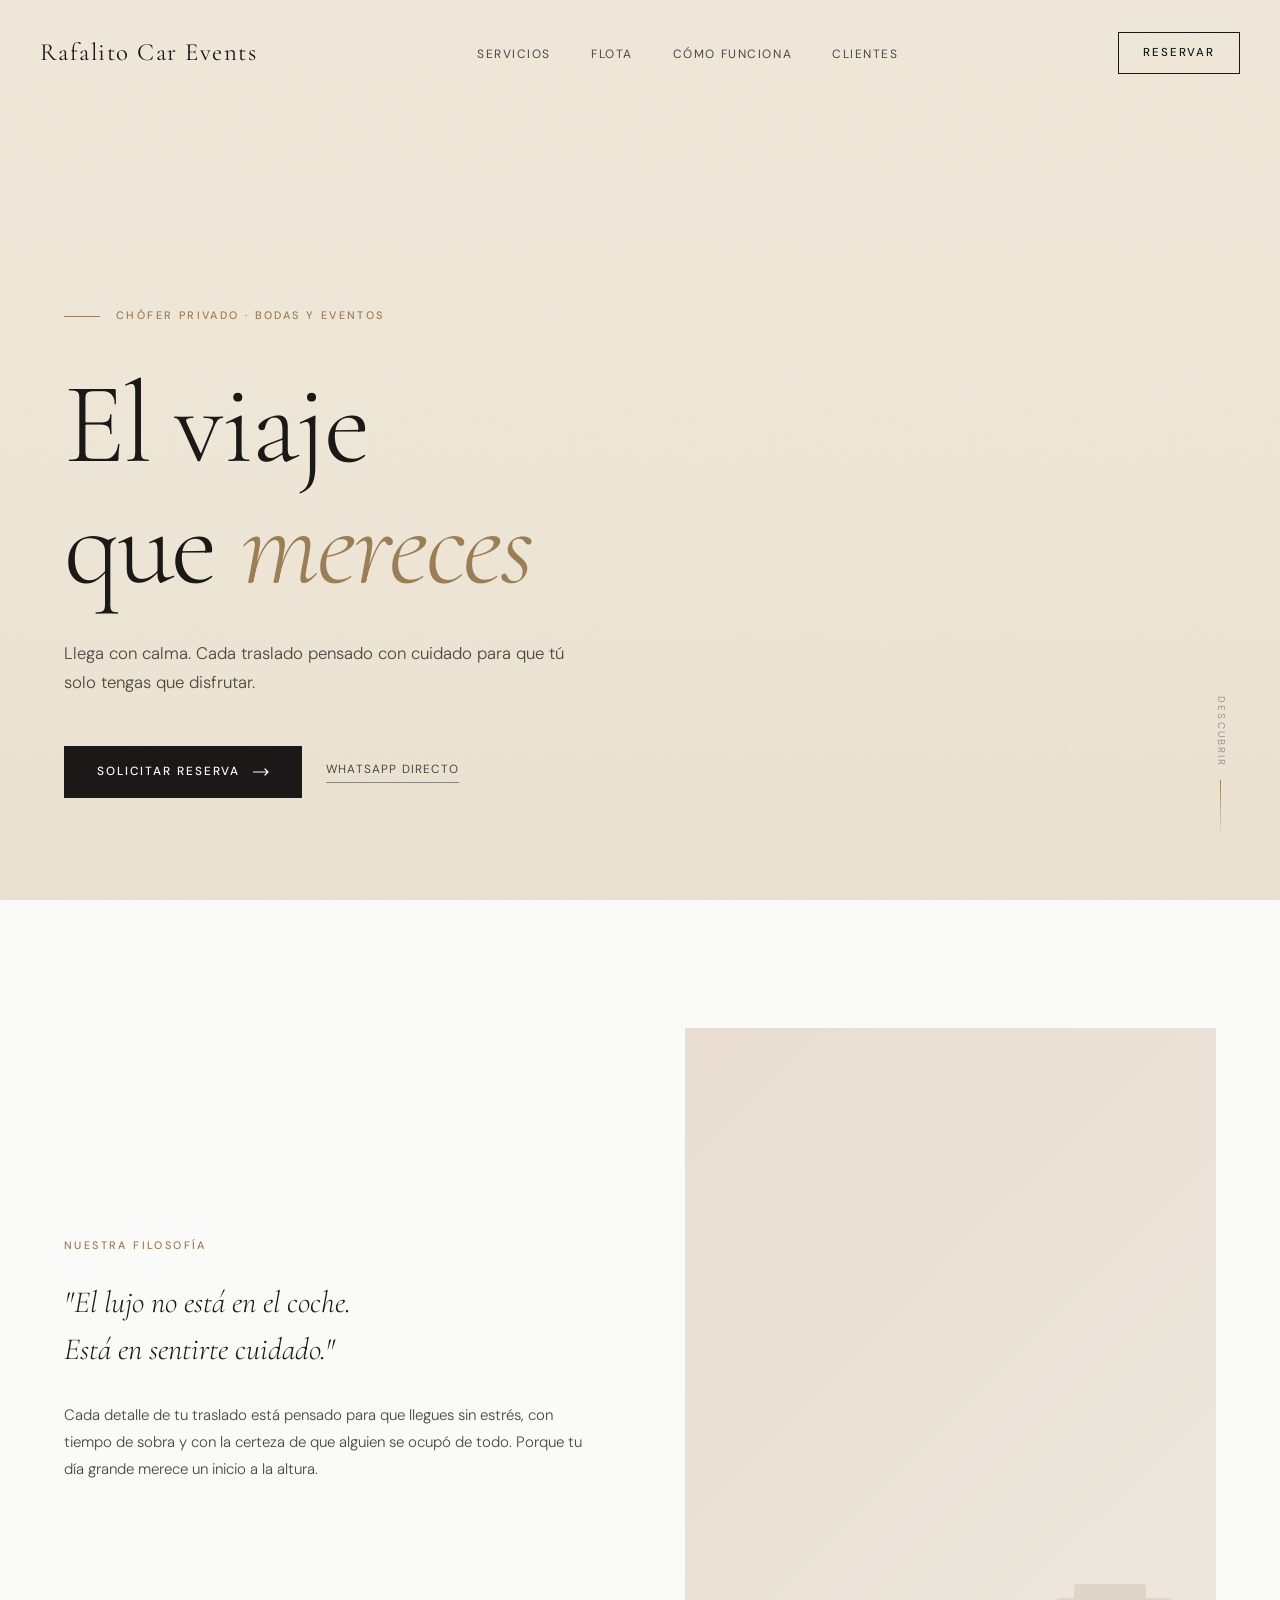
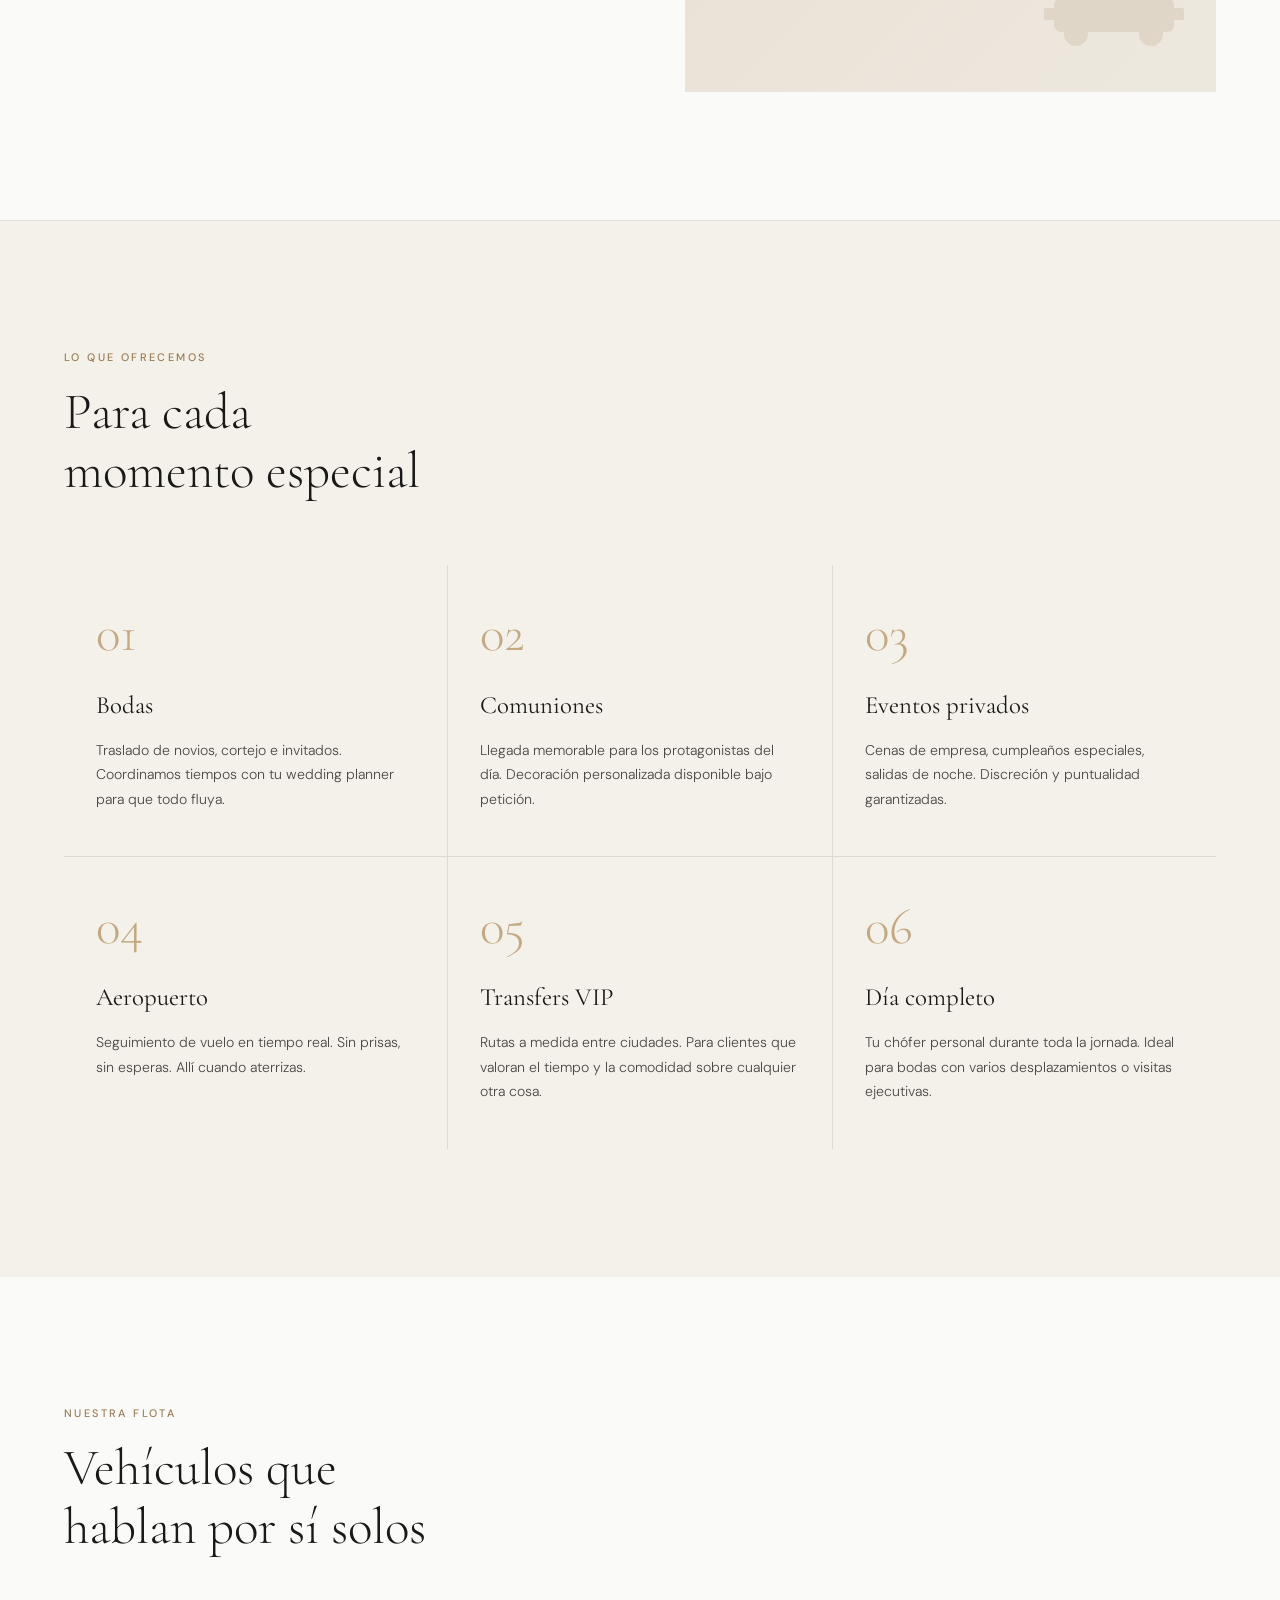
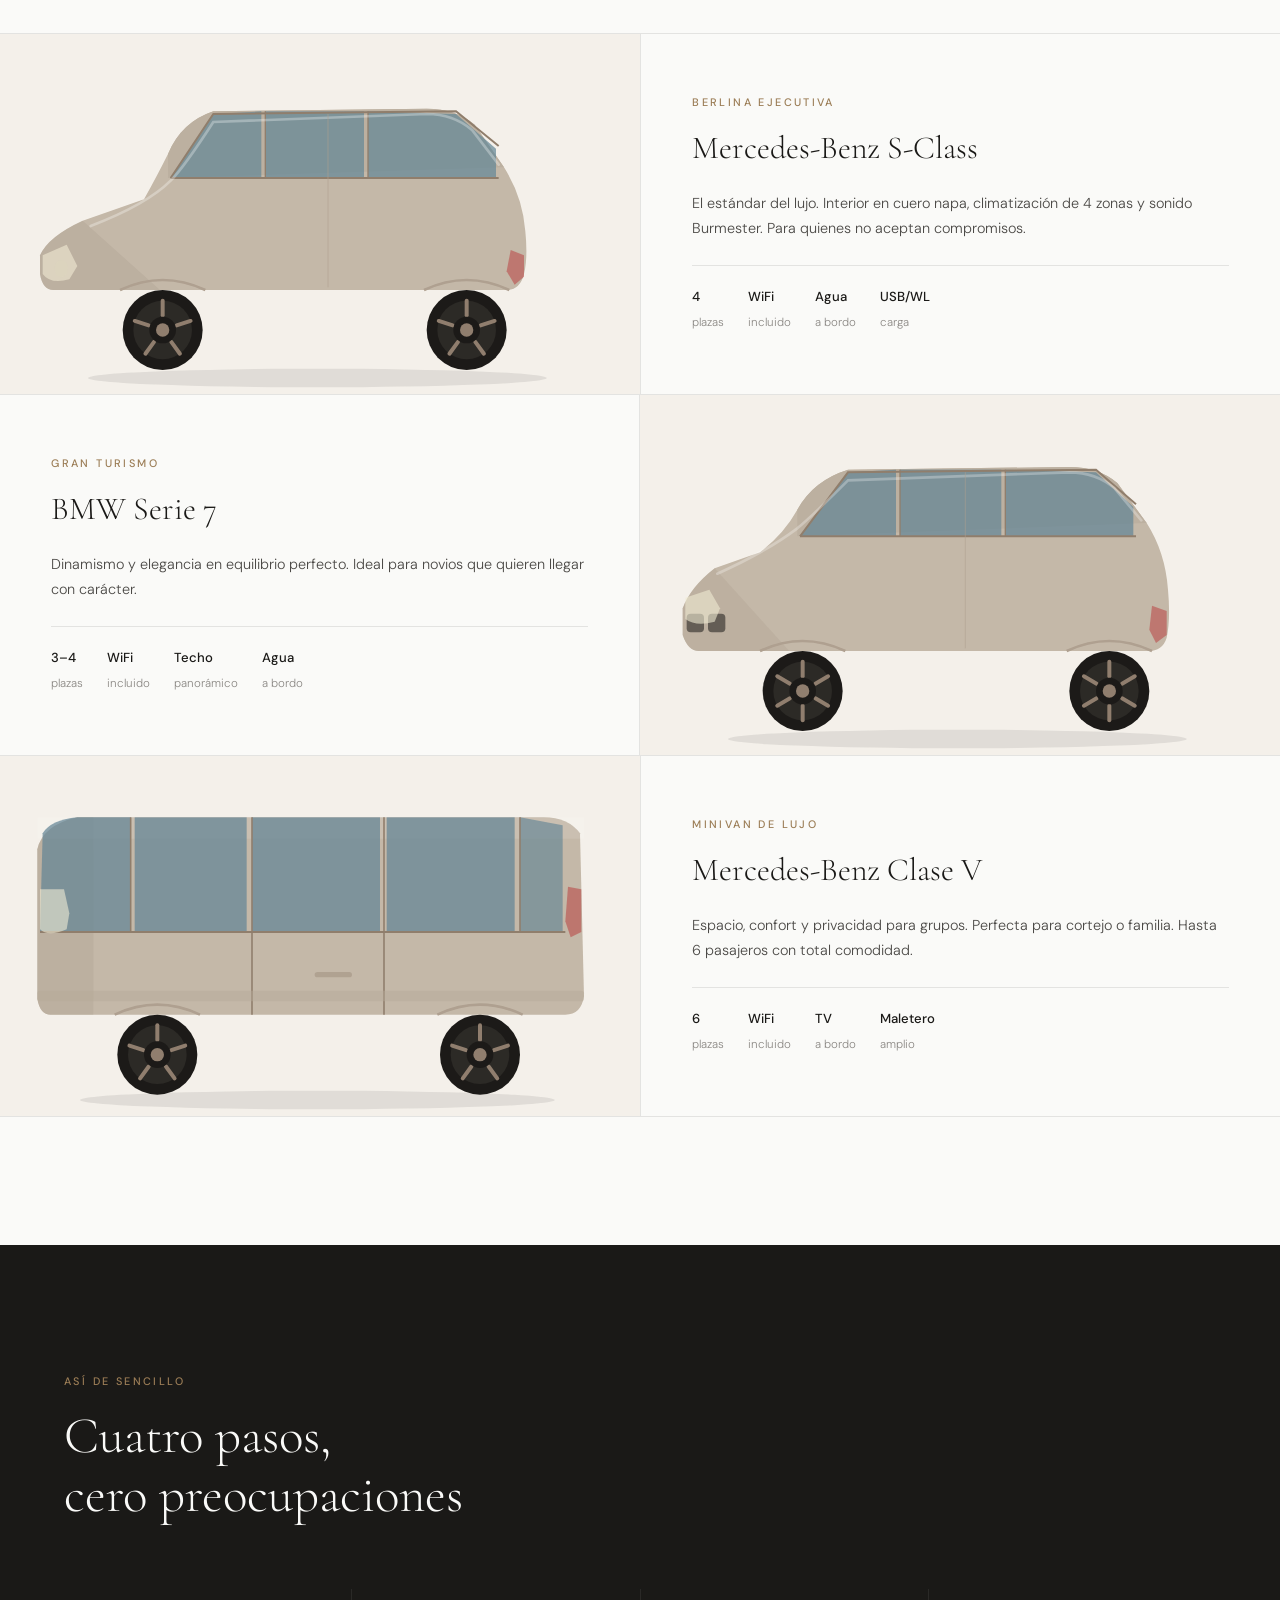
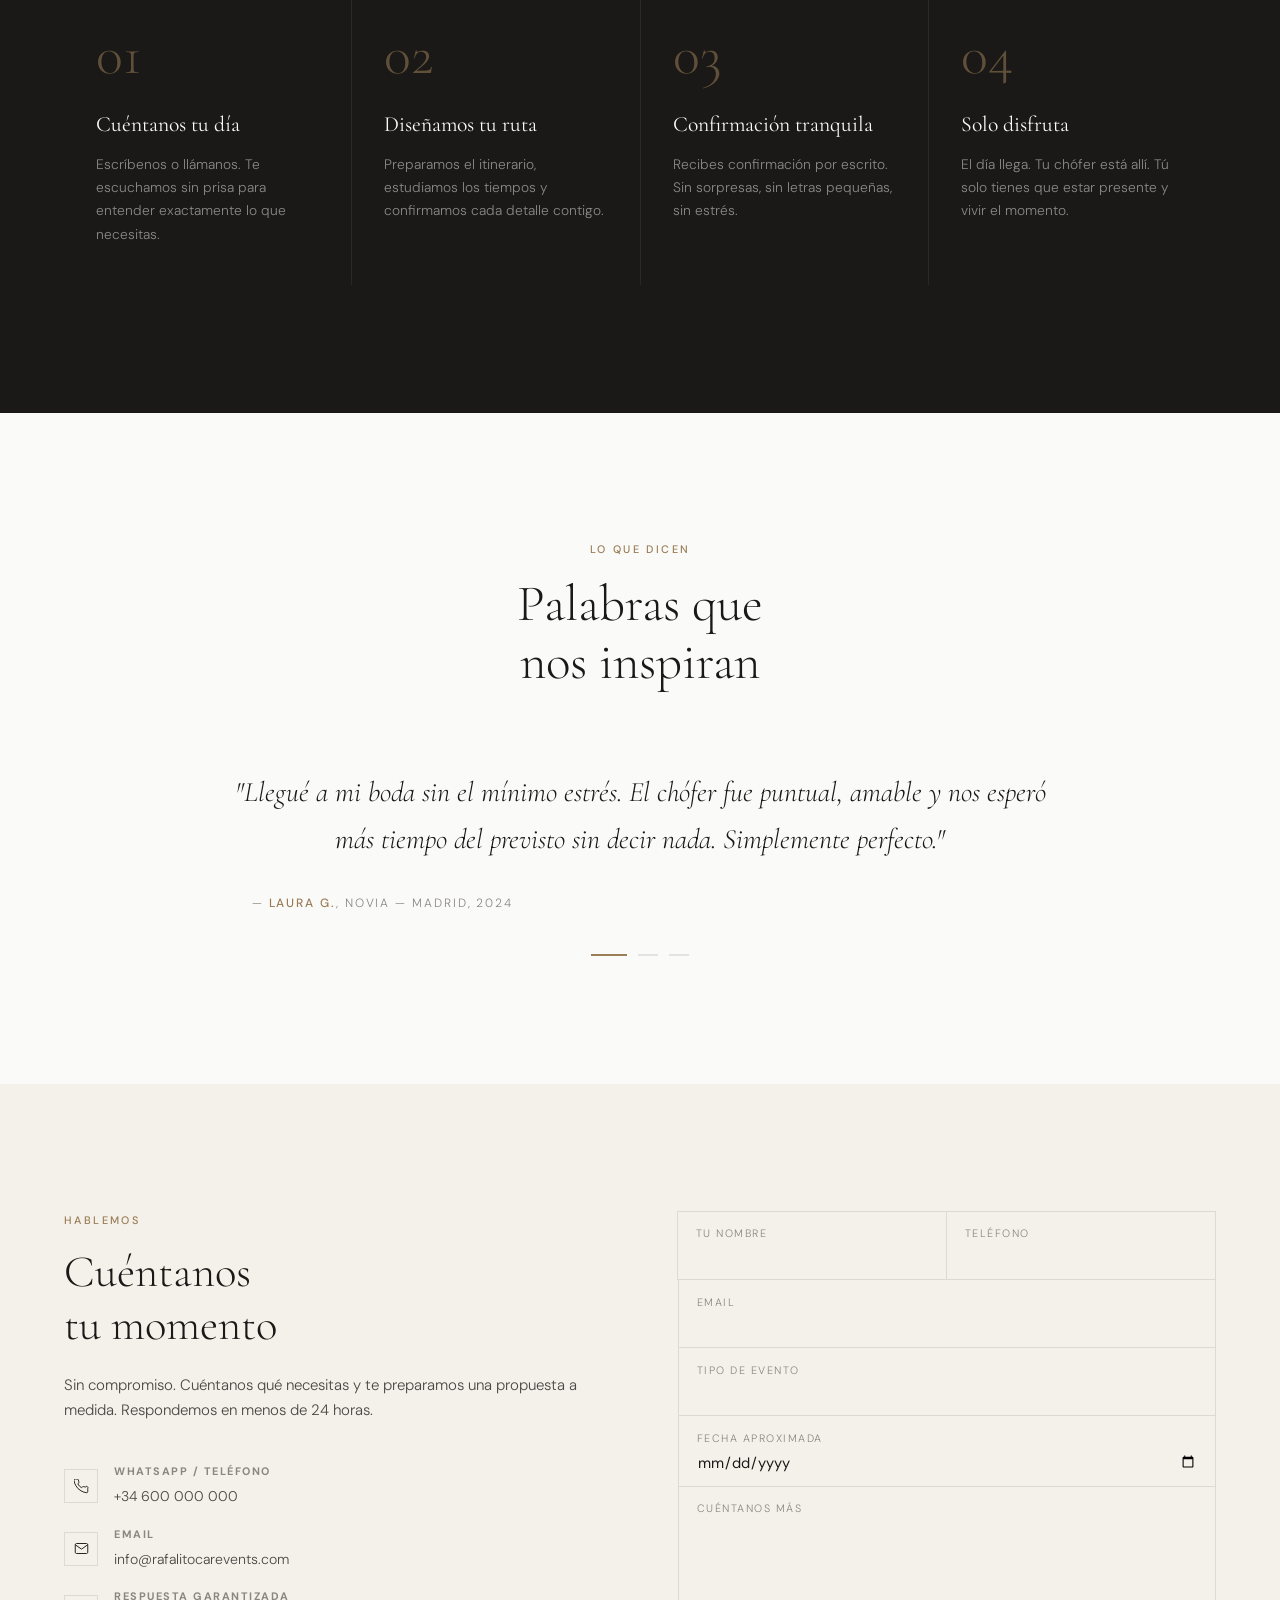
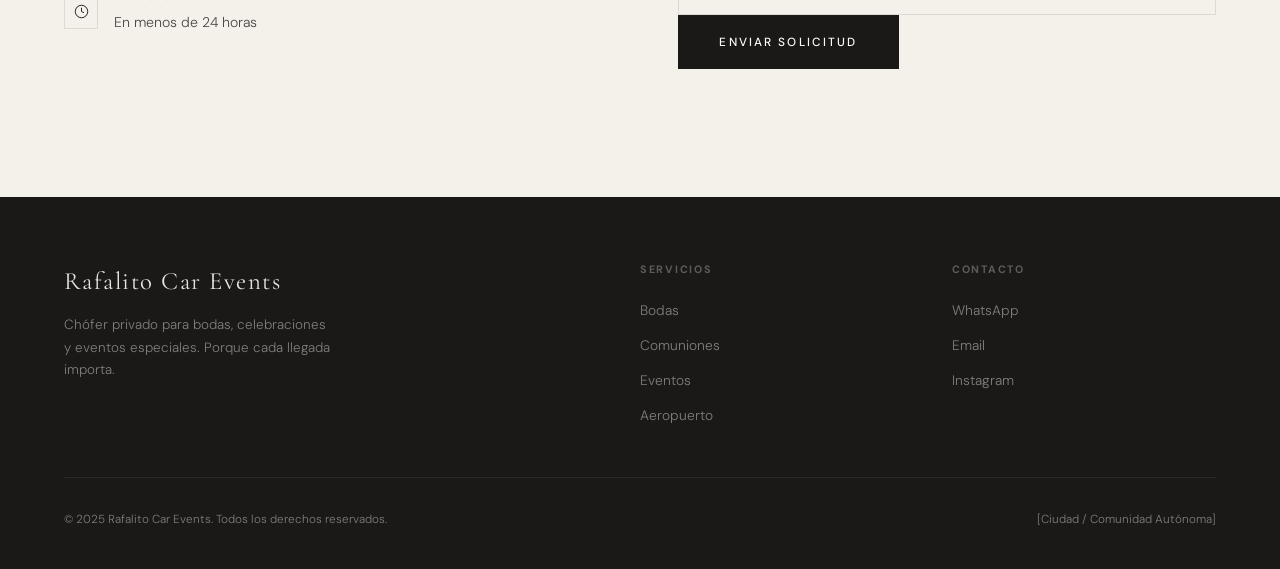
==== commit cd1221b2: "Promote test2.html to index.html as the sole landing page Remove the prior index.html, test.html, an" ====
--- a/index.html
+++ b/index.html
@@ -1,727 +1,1093 @@
 <!DOCTYPE html>
 <html lang="es">
 <head>
-  <meta charset="UTF-8">
-  <meta name="viewport" content="width=device-width, initial-scale=1.0">
-  <title>Eclipse Chauffeur | Alquiler de Coche con Chófer para Bodas y Eventos</title>
-  <meta name="description" content="Servicio exclusivo de coche con chófer para bodas, celebraciones, aniversarios y eventos privados. Presencia, elegancia y puntualidad garantizadas.">
-  <meta name="keywords" content="alquiler coche bodas, coche con chofer eventos, coche nupcial, entrada nupcial, coche celebraciones, chofer bodas, coche lujo bodas">
-  <meta name="robots" content="index, follow">
-
-  <meta property="og:title" content="Eclipse Chauffeur | Coche con Chófer para Bodas y Eventos">
-  <meta property="og:description" content="Servicio exclusivo de coche con chófer para bodas, celebraciones, aniversarios y eventos privados.">
-  <meta property="og:type" content="website">
-
-  <link rel="preconnect" href="https://fonts.googleapis.com">
-  <link rel="preconnect" href="https://fonts.gstatic.com" crossorigin>
-  <link href="https://fonts.googleapis.com/css2?family=Cormorant+Garamond:ital,wght@0,300;0,400;0,500;0,600;1,300;1,400&family=Space+Grotesk:wght@300;400;500;600;700&family=DM+Sans:ital,opsz,wght@0,9..40,300;0,9..40,400;0,9..40,500;1,9..40,300&display=swap" rel="stylesheet">
-
-  <link rel="stylesheet" href="css/styles.css">
+<meta charset="UTF-8"/>
+<meta name="viewport" content="width=device-width, initial-scale=1.0"/>
+<title>Rafalito Car Events — Chófer privado para tu gran día</title>
+<link rel="preconnect" href="https://fonts.googleapis.com">
+<link rel="preconnect" href="https://fonts.gstatic.com" crossorigin>
+<link href="https://fonts.googleapis.com/css2?family=Cormorant+Garamond:ital,wght@0,300;0,400;0,600;1,300;1,400&family=DM+Sans:opsz,wght@9..40,300;9..40,400;9..40,500&display=swap" rel="stylesheet"/>
+<style>
+:root {
+  --bg:        #FAFAF8;
+  --surface:   #F4F0EA;
+  --surface-2: #EDE8DF;
+  --ink:       #1A1917;
+  --ink-soft:  #4A4845;
+  --ink-muted: #8A8783;
+  --accent:    #9B7D56;
+  --accent-pale: #E8DDD0;
+  --line:      rgba(26,25,23,0.1);
+
+  --ff-display: 'Cormorant Garamond', Georgia, serif;
+  --ff-ui:      'DM Sans', system-ui, sans-serif;
+  --ease:       cubic-bezier(0.25, 0.46, 0.45, 0.94);
+}
+
+*, *::before, *::after { box-sizing: border-box; margin: 0; padding: 0; }
+html { scroll-behavior: smooth; }
+
+body {
+  background: var(--bg);
+  color: var(--ink);
+  font-family: var(--ff-ui);
+  font-weight: 300;
+  line-height: 1.65;
+  overflow-x: hidden;
+}
+
+::-webkit-scrollbar { width: 2px; }
+::-webkit-scrollbar-thumb { background: var(--accent); }
+
+a { color: inherit; text-decoration: none; }
+p { max-width: 54ch; }
+
+.container { width: min(90%, 1180px); margin: 0 auto; }
+.section    { padding: clamp(5rem, 10vw, 9rem) 0; }
+.label {
+  font-family: var(--ff-ui);
+  font-size: 0.68rem;
+  font-weight: 500;
+  letter-spacing: 0.22em;
+  text-transform: uppercase;
+  color: var(--accent);
+  display: block;
+}
+
+/* ── NAV ── */
+nav {
+  position: fixed; top: 0; left: 0; right: 0; z-index: 100;
+  padding: 2rem 2.5rem;
+  display: flex; align-items: center; justify-content: space-between;
+  transition: padding 0.6s var(--ease), background 0.6s var(--ease), border-color 0.6s;
+  border-bottom: 1px solid transparent;
+}
+nav.scrolled {
+  background: rgba(250,250,248,0.93);
+  backdrop-filter: blur(14px);
+  padding: 1.1rem 2.5rem;
+  border-color: var(--line);
+}
+.nav-logo {
+  font-family: var(--ff-display);
+  font-size: 1.55rem;
+  font-weight: 400;
+  letter-spacing: 0.06em;
+}
+.nav-links { display: flex; gap: 2.5rem; list-style: none; }
+.nav-links a {
+  font-size: 0.75rem; font-weight: 400;
+  letter-spacing: 0.13em; text-transform: uppercase;
+  color: var(--ink-soft);
+  position: relative;
+  transition: color 0.3s;
+}
+.nav-links a::after {
+  content: '';
+  position: absolute; bottom: -3px; left: 0;
+  width: 0; height: 1px; background: var(--accent);
+  transition: width 0.4s var(--ease);
+}
+.nav-links a:hover { color: var(--ink); }
+.nav-links a:hover::after { width: 100%; }
+.nav-cta {
+  font-size: 0.72rem; font-weight: 500;
+  letter-spacing: 0.16em; text-transform: uppercase;
+  padding: 0.65rem 1.5rem;
+  border: 1px solid var(--ink);
+  transition: background 0.3s, color 0.3s;
+}
+.nav-cta:hover { background: var(--ink); color: var(--bg); }
+
+.hamburger { display: none; flex-direction: column; gap: 5px; cursor: pointer; }
+.hamburger span { display: block; width: 22px; height: 1px; background: var(--ink); transition: transform 0.4s var(--ease), opacity 0.3s; }
+
+.mobile-menu {
+  position: fixed; inset: 0; z-index: 99;
+  background: var(--bg);
+  display: flex; flex-direction: column;
+  justify-content: center; align-items: center; gap: 2.5rem;
+  opacity: 0; pointer-events: none;
+  transition: opacity 0.4s var(--ease);
+}
+.mobile-menu.open { opacity: 1; pointer-events: all; }
+.mobile-menu a {
+  font-family: var(--ff-display);
+  font-size: 2.2rem; font-weight: 300;
+}
+
+/* ── HERO ── */
+#hero {
+  min-height: 100vh;
+  display: flex; flex-direction: column; justify-content: flex-end;
+  position: relative; overflow: hidden;
+}
+.hero-bg {
+  position: absolute; inset: 0;
+  background:
+    linear-gradient(to bottom,
+      rgba(246,240,232,0.22) 0%,
+      rgba(240,231,216,0.58) 50%,
+      rgba(236,227,210,0.90) 78%,
+      rgba(234,224,208,0.97) 100%),
+    url('https://images.unsplash.com/photo-1503376780353-7e6692767b70?w=1920&q=80&fit=crop&auto=format')
+    center top / cover no-repeat;
+  background-color: #EDE5D5;
+}
+.hero-grain {
+  position: absolute; inset: 0; opacity: 0.03;
+  background-image: url("data:image/svg+xml,%3Csvg viewBox='0 0 256 256' xmlns='http://www.w3.org/2000/svg'%3E%3Cfilter id='n'%3E%3CfeTurbulence type='fractalNoise' baseFrequency='0.9' numOctaves='4' stitchTiles='stitch'/%3E%3C/filter%3E%3Crect width='100%25' height='100%25' filter='url(%23n)'/%3E%3C/svg%3E");
+  background-size: 200px;
+}
+.hero-content {
+  position: relative;
+  padding: clamp(2rem, 5vw, 5rem) clamp(1.5rem, 5vw, 5rem) clamp(4rem, 8vw, 8rem);
+}
+.hero-eyebrow {
+  display: flex; align-items: center; gap: 1rem; margin-bottom: 2.5rem;
+  opacity: 0; transform: translateY(16px);
+  animation: up 0.9s var(--ease) 0.4s forwards;
+}
+.hero-eyebrow-line { width: 36px; height: 1px; background: var(--accent); }
+.hero-title {
+  font-family: var(--ff-display);
+  font-size: clamp(3.8rem, 9vw, 9rem);
+  font-weight: 300; line-height: 1.05; letter-spacing: -0.02em;
+  margin-bottom: 2rem;
+  opacity: 0; transform: translateY(24px);
+  animation: up 1.1s var(--ease) 0.6s forwards;
+}
+.hero-title em { font-style: italic; color: var(--accent); }
+.hero-sub {
+  font-size: 1.05rem; color: var(--ink-soft); font-weight: 300;
+  max-width: 46ch; line-height: 1.75; margin-bottom: 3rem;
+  opacity: 0; transform: translateY(16px);
+  animation: up 0.9s var(--ease) 0.9s forwards;
+}
+.hero-actions {
+  display: flex; gap: 1.5rem; align-items: center; flex-wrap: wrap;
+  opacity: 0; transform: translateY(16px);
+  animation: up 0.9s var(--ease) 1.1s forwards;
+}
+.btn-dark {
+  display: inline-flex; align-items: center; gap: 0.8rem;
+  padding: 0.95rem 2rem;
+  background: var(--ink); color: var(--bg);
+  font-family: var(--ff-ui); font-size: 0.74rem;
+  font-weight: 500; letter-spacing: 0.16em; text-transform: uppercase;
+  border: 1px solid var(--ink);
+  transition: background 0.3s, color 0.3s;
+}
+.btn-dark:hover { background: transparent; color: var(--ink); }
+.btn-ghost {
+  font-size: 0.74rem; font-weight: 400;
+  letter-spacing: 0.1em; text-transform: uppercase;
+  color: var(--ink-soft);
+  border-bottom: 1px solid var(--ink-muted);
+  padding-bottom: 2px;
+  transition: color 0.3s, border-color 0.3s;
+}
+.btn-ghost:hover { color: var(--accent); border-color: var(--accent); }
+
+.hero-scroll-hint {
+  position: absolute; right: clamp(2rem, 4vw, 4rem); bottom: clamp(3rem, 5vw, 5rem);
+  display: flex; flex-direction: column; align-items: center; gap: 0.8rem;
+  opacity: 0; animation: fadein 1s ease 1.8s forwards;
+}
+.hero-scroll-label {
+  font-size: 0.62rem; letter-spacing: 0.22em; text-transform: uppercase;
+  color: var(--ink-muted); writing-mode: vertical-rl;
+}
+.hero-scroll-bar {
+  width: 1px; height: 56px;
+  background: linear-gradient(to bottom, var(--accent) 0%, transparent 100%);
+  animation: bar 2.2s var(--ease) infinite 2s;
+}
+
+/* ── DIVIDER ── */
+.divider { border: none; border-top: 1px solid var(--line); }
+
+/* ── PHILOSOPHY ── */
+#filosofia { background: var(--bg); }
+.philosophy-grid {
+  display: grid; grid-template-columns: 1fr 1fr; gap: clamp(3rem, 7vw, 9rem);
+  align-items: center;
+}
+.philosophy-pull {
+  font-family: var(--ff-display);
+  font-size: clamp(1.5rem, 2.4vw, 2.1rem);
+  font-weight: 300; font-style: italic; line-height: 1.55;
+  margin-bottom: 1.75rem;
+}
+.philosophy-body { color: var(--ink-soft); font-size: 0.94rem; line-height: 1.8; }
+.philosophy-img {
+  aspect-ratio: 4/5;
+  background: var(--surface);
+  position: relative; overflow: hidden;
+}
+.philosophy-img::before {
+  content: '';
+  position: absolute; inset: 0;
+  background: linear-gradient(135deg, var(--accent-pale) 0%, var(--surface-2) 100%);
+}
+.philosophy-img svg { position: absolute; bottom: 2rem; right: 2rem; }
+
+/* ── SERVICES ── */
+#servicios { background: var(--surface); }
+.services-header { margin-bottom: clamp(2.5rem, 5vw, 4.5rem); }
+.services-header h2 {
+  font-family: var(--ff-display);
+  font-size: clamp(2.2rem, 4vw, 4rem);
+  font-weight: 300; line-height: 1.15;
+}
+.services-grid {
+  display: grid; grid-template-columns: repeat(3, 1fr);
+  background: var(--line); gap: 1px;
+}
+.service-card {
+  background: var(--surface);
+  padding: clamp(2rem, 3.5vw, 3rem) clamp(1.5rem, 2.5vw, 2.2rem);
+  transition: background 0.5s var(--ease);
+}
+.service-card:hover { background: var(--bg); }
+.service-num {
+  font-family: var(--ff-display);
+  font-size: 3.2rem; font-weight: 300;
+  color: #C4A882;
+  line-height: 1; margin-bottom: 1.5rem;
+}
+.service-title {
+  font-family: var(--ff-display);
+  font-size: 1.55rem; font-weight: 400;
+  margin-bottom: 0.75rem;
+}
+.service-desc { font-size: 0.88rem; color: var(--ink-soft); line-height: 1.75; }
+
+/* ── FLEET ── */
+#flota { background: var(--bg); }
+.fleet-header { margin-bottom: clamp(3rem, 6vw, 5rem); }
+.fleet-header h2 {
+  font-family: var(--ff-display);
+  font-size: clamp(2.2rem, 4vw, 4rem);
+  font-weight: 300; line-height: 1.15;
+}
+.fleet-list { display: flex; flex-direction: column; gap: 0; }
+.fleet-item {
+  display: grid; grid-template-columns: 1fr 1fr;
+  gap: 0;
+  border-top: 1px solid var(--line);
+}
+.fleet-item:last-child { border-bottom: 1px solid var(--line); }
+.fleet-item:nth-child(even) .fleet-visual { order: 2; }
+.fleet-item:nth-child(even) .fleet-body  { order: 1; }
+.fleet-visual {
+  aspect-ratio: 16/9;
+  background: var(--surface);
+  position: relative; overflow: hidden;
+  display: flex; align-items: center; justify-content: center;
+  transition: background 0.5s;
+}
+.fleet-item:hover .fleet-visual { background: var(--surface-2); }
+.fleet-body {
+  padding: clamp(2.5rem, 4vw, 4rem) clamp(2rem, 4vw, 4rem);
+  display: flex; flex-direction: column; justify-content: center;
+  border-left: 1px solid var(--line);
+}
+.fleet-item:nth-child(even) .fleet-body { border-left: none; border-right: 1px solid var(--line); }
+.fleet-class { margin-bottom: 0.6rem; }
+.fleet-model {
+  font-family: var(--ff-display);
+  font-size: clamp(1.6rem, 2.5vw, 2.4rem);
+  font-weight: 300; margin-bottom: 1rem;
+}
+.fleet-desc { font-size: 0.9rem; color: var(--ink-soft); line-height: 1.75; margin-bottom: 1.5rem; }
+.fleet-specs {
+  display: flex; flex-wrap: wrap; gap: 1.5rem;
+  list-style: none;
+  padding-top: 1.25rem;
+  border-top: 1px solid var(--line);
+}
+.fleet-spec strong { display: block; font-size: 0.82rem; font-weight: 500; }
+.fleet-spec span   { font-size: 0.72rem; color: var(--ink-muted); }
+
+/* ── PROCESS ── */
+#proceso { background: var(--ink); }
+#proceso .label { color: var(--accent); }
+.process-heading {
+  font-family: var(--ff-display);
+  font-size: clamp(2.2rem, 4vw, 4rem);
+  font-weight: 300; line-height: 1.15;
+  color: var(--bg); margin-bottom: clamp(3rem, 5vw, 5rem);
+}
+.process-steps {
+  display: grid; grid-template-columns: repeat(4, 1fr);
+  gap: 1px; background: rgba(255,255,255,0.07);
+}
+.process-step {
+  background: var(--ink);
+  padding: clamp(2rem, 3vw, 3rem) clamp(1.5rem, 2.5vw, 2.2rem);
+  transition: background 0.4s;
+}
+.process-step:hover { background: #252320; }
+.step-num {
+  font-family: var(--ff-display);
+  font-size: 3.5rem; font-weight: 300;
+  color: rgba(155,125,86,0.55);
+  line-height: 1; margin-bottom: 1.5rem;
+}
+.step-title {
+  font-family: var(--ff-display);
+  font-size: 1.35rem; font-weight: 400;
+  color: var(--bg); margin-bottom: 0.6rem;
+}
+.step-desc { font-size: 0.86rem; color: rgba(250,250,248,0.5); line-height: 1.7; }
+
+/* ── TESTIMONIALS ── */
+#testimonios { background: var(--bg); }
+.testimonials-header { text-align: center; margin-bottom: clamp(3rem, 6vw, 5rem); }
+.testimonials-header h2 {
+  font-family: var(--ff-display);
+  font-size: clamp(2.2rem, 4vw, 4rem);
+  font-weight: 300; line-height: 1.15;
+}
+.slider { overflow: hidden; }
+.slider-track {
+  display: flex;
+  transition: transform 0.75s var(--ease);
+}
+.slide {
+  min-width: 100%;
+  padding: 0 clamp(0px, 8vw, 10rem);
+  text-align: center;
+}
+.slide-quote {
+  font-family: var(--ff-display);
+  font-size: clamp(1.35rem, 2.2vw, 2rem);
+  font-weight: 300; font-style: italic; line-height: 1.65;
+  max-width: 68ch; margin: 0 auto 2rem;
+}
+.slide-author {
+  font-size: 0.75rem; letter-spacing: 0.16em; text-transform: uppercase;
+  color: var(--ink-muted);
+}
+.slide-author strong { color: var(--accent); font-weight: 500; }
+.slider-dots {
+  display: flex; justify-content: center; gap: 0.7rem; margin-top: 2.5rem;
+}
+.s-dot {
+  width: 20px; height: 2px; background: var(--line); cursor: pointer;
+  transition: background 0.3s, width 0.3s var(--ease);
+}
+.s-dot.on { background: var(--accent); width: 36px; }
+
+/* ── CONTACT ── */
+#contacto { background: var(--surface); }
+.contact-grid {
+  display: grid; grid-template-columns: 1fr 1fr;
+  gap: clamp(3rem, 6vw, 8rem); align-items: start;
+}
+.contact-info h2 {
+  font-family: var(--ff-display);
+  font-size: clamp(2rem, 3.5vw, 3.5rem);
+  font-weight: 300; line-height: 1.2; margin-bottom: 1.25rem;
+}
+.contact-info > p { color: var(--ink-soft); font-size: 0.94rem; margin-bottom: 2.5rem; }
+.contact-details { list-style: none; display: flex; flex-direction: column; gap: 1rem; }
+.c-detail { display: flex; align-items: center; gap: 1rem; }
+.c-icon {
+  width: 34px; height: 34px; border: 1px solid var(--line);
+  display: flex; align-items: center; justify-content: center; flex-shrink: 0;
+}
+.c-text strong { display: block; font-size: 0.68rem; letter-spacing: 0.14em; text-transform: uppercase; color: var(--ink-muted); margin-bottom: 0.15rem; }
+.c-text span   { font-size: 0.88rem; color: var(--ink-soft); }
+
+/* FORM */
+.contact-form { display: flex; flex-direction: column; }
+.f-row { display: grid; grid-template-columns: 1fr 1fr; }
+.f-group {
+  position: relative;
+  border: 1px solid var(--line);
+  background: var(--surface);
+  margin: -1px 0 0 0;
+  transition: border-color 0.3s;
+}
+.f-row .f-group { margin: -1px 0 0 -1px; }
+.f-group:focus-within { border-color: var(--accent); z-index: 1; }
+.f-group label {
+  position: absolute; top: 0.85rem; left: 1.1rem;
+  font-size: 0.67rem; letter-spacing: 0.14em; text-transform: uppercase;
+  color: var(--ink-muted); pointer-events: none;
+  transition: color 0.3s;
+}
+.f-group:focus-within label { color: var(--accent); }
+.f-group input,
+.f-group textarea,
+.f-group select {
+  display: block; width: 100%;
+  padding: 2.2rem 1.1rem 0.75rem;
+  background: transparent; border: none; outline: none;
+  font-family: var(--ff-ui); font-size: 0.92rem; color: var(--ink);
+  resize: none; appearance: none;
+}
+.f-group select option { background: var(--surface); }
+.f-group textarea { min-height: 110px; }
+.f-submit {
+  margin-top: 0;
+  padding: 1.15rem 2.5rem;
+  background: var(--ink); color: var(--bg);
+  font-family: var(--ff-ui); font-size: 0.74rem;
+  font-weight: 500; letter-spacing: 0.18em; text-transform: uppercase;
+  border: 1px solid var(--ink); cursor: pointer;
+  transition: background 0.3s, color 0.3s;
+  align-self: flex-start;
+}
+.f-submit:hover { background: transparent; color: var(--ink); }
+.form-ok {
+  display: none; padding: 2rem; text-align: center;
+  border: 1px solid var(--accent); background: var(--accent-pale);
+}
+.form-ok.show { display: block; }
+.form-ok p { color: var(--accent); max-width: none; font-size: 0.92rem; }
+
+/* ── FOOTER ── */
+footer {
+  background: var(--ink); color: rgba(250,250,248,0.45);
+  padding: 4rem 0 2.5rem;
+}
+.footer-grid {
+  display: grid; grid-template-columns: 2fr 1fr 1fr; gap: 3rem;
+  padding-bottom: 3rem; margin-bottom: 2rem;
+  border-bottom: 1px solid rgba(255,255,255,0.07);
+}
+.footer-brand .nav-logo { color: rgba(250,250,248,0.9); display: block; margin-bottom: 0.75rem; }
+.footer-brand p { font-size: 0.84rem; max-width: 30ch; }
+.footer-col h4 { font-size: 0.67rem; letter-spacing: 0.16em; text-transform: uppercase; color: rgba(250,250,248,0.3); margin-bottom: 1.1rem; }
+.footer-col ul { list-style: none; display: flex; flex-direction: column; gap: 0.55rem; }
+.footer-col a { font-size: 0.86rem; transition: color 0.3s; }
+.footer-col a:hover { color: var(--accent); }
+.footer-bottom { display: flex; justify-content: space-between; align-items: center; font-size: 0.73rem; flex-wrap: wrap; gap: 0.5rem; }
+
+/* ── ANIMATIONS ── */
+@keyframes up    { to { opacity: 1; transform: translateY(0); } }
+@keyframes fadein { to { opacity: 1; } }
+@keyframes bar {
+  0%   { transform: scaleY(0); transform-origin: top; }
+  50%  { transform: scaleY(1); transform-origin: top; }
+  100% { transform: scaleY(0); transform-origin: bottom; }
+}
+
+[data-reveal] {
+  opacity: 0; transform: translateY(28px);
+  transition: opacity 0.9s var(--ease), transform 0.9s var(--ease);
+}
+[data-reveal].on { opacity: 1; transform: translateY(0); }
+[data-reveal][data-d="1"] { transition-delay: 0.1s; }
+[data-reveal][data-d="2"] { transition-delay: 0.2s; }
+[data-reveal][data-d="3"] { transition-delay: 0.3s; }
+[data-reveal][data-d="4"] { transition-delay: 0.4s; }
+
+/* ── RESPONSIVE ── */
+@media (max-width: 860px) {
+  .nav-links, .nav-cta { display: none; }
+  .hamburger { display: flex; }
+  .philosophy-grid, .contact-grid { grid-template-columns: 1fr; }
+  .fleet-item { grid-template-columns: 1fr; }
+  .fleet-item:nth-child(even) .fleet-visual { order: 0; }
+  .fleet-item:nth-child(even) .fleet-body  { order: 0; border-right: none; }
+  .fleet-body { border-left: none !important; border-top: 1px solid var(--line); }
+  .services-grid, .process-steps { grid-template-columns: 1fr; }
+  .footer-grid { grid-template-columns: 1fr; }
+  .f-row { grid-template-columns: 1fr; }
+  .slide { padding: 0; }
+}
+</style>
 </head>
 <body>
 
-  <!-- ═══ HEADER ═══ -->
-  <header class="header" id="header">
-    <div class="header-inner">
-      <a href="#" class="logo">
-        <span class="logo-mark">◈</span>
-        <span class="logo-text">Eclipse <em>Chauffeur</em></span>
+<!-- NAV -->
+<nav id="nav">
+  <a href="#" class="nav-logo">Rafalito Car Events</a>
+  <ul class="nav-links">
+    <li><a href="#servicios">Servicios</a></li>
+    <li><a href="#flota">Flota</a></li>
+    <li><a href="#proceso">Cómo funciona</a></li>
+    <li><a href="#testimonios">Clientes</a></li>
+  </ul>
+  <a href="#contacto" class="nav-cta">Reservar</a>
+  <button class="hamburger" id="hbg" aria-label="Menú">
+    <span></span><span></span><span></span>
+  </button>
+</nav>
+
+<!-- MOBILE MENU -->
+<div class="mobile-menu" id="mob">
+  <a href="#servicios" class="mob-link">Servicios</a>
+  <a href="#flota"     class="mob-link">Flota</a>
+  <a href="#proceso"   class="mob-link">Cómo funciona</a>
+  <a href="#testimonios" class="mob-link">Clientes</a>
+  <a href="#contacto"  class="mob-link">Reservar</a>
+</div>
+
+<!-- HERO -->
+<section id="hero">
+  <div class="hero-bg"></div>
+  <div class="hero-grain"></div>
+  <div class="hero-content">
+    <div class="hero-eyebrow">
+      <div class="hero-eyebrow-line"></div>
+      <span class="label">Chófer privado · Bodas y eventos</span>
+    </div>
+    <h1 class="hero-title">El viaje<br>que <em>mereces</em></h1>
+    <p class="hero-sub">
+      Llega con calma. Cada traslado pensado con cuidado para que tú solo tengas que disfrutar.
+    </p>
+    <div class="hero-actions">
+      <a href="#contacto" class="btn-dark">
+        Solicitar reserva
+        <svg width="16" height="8" viewBox="0 0 16 8" fill="none">
+          <path d="M12 1l3 3-3 3M0 4h15" stroke="currentColor" stroke-width="1.2" stroke-linecap="round"/>
+        </svg>
       </a>
-      <nav class="nav" aria-label="Navegación principal">
-        <a href="#servicio" class="nav-link">Servicio</a>
-        <a href="#ocasiones" class="nav-link">Ocasiones</a>
-        <a href="#vehiculo" class="nav-link">El Vehículo</a>
-        <a href="#como-funciona" class="nav-link">Reserva</a>
-        <a href="#contacto" class="nav-link">Contacto</a>
-      </nav>
-      <a href="https://wa.me/34600000000?text=Hola%2C%20me%20gustar%C3%ADa%20consultar%20disponibilidad%20para%20mi%20evento."
-         class="btn-cta" target="_blank" rel="noopener noreferrer">
-        Solicitar Fecha
-      </a>
-      <button class="menu-toggle" id="menuToggle" aria-label="Abrir menú" aria-expanded="false">
-        <span></span><span></span><span></span>
-      </button>
-    </div>
-  </header>
-
-  <!-- Mobile Nav -->
-  <div class="mobile-nav" id="mobileNav" aria-hidden="true">
-    <nav aria-label="Menú móvil">
-      <a href="#servicio" class="mobile-nav-link">Servicio</a>
-      <a href="#ocasiones" class="mobile-nav-link">Ocasiones</a>
-      <a href="#vehiculo" class="mobile-nav-link">El Vehículo</a>
-      <a href="#como-funciona" class="mobile-nav-link">Reserva</a>
-      <a href="#contacto" class="mobile-nav-link">Contacto</a>
-    </nav>
-    <a href="https://wa.me/34600000000?text=Hola%2C%20quiero%20consultar%20disponibilidad%20para%20mi%20evento."
-       class="btn-whatsapp btn-whatsapp--full" target="_blank" rel="noopener noreferrer">
-      <svg viewBox="0 0 24 24" fill="currentColor" width="18" height="18" aria-hidden="true">
-        <path d="M17.472 14.382c-.297-.149-1.758-.867-2.03-.967-.273-.099-.471-.148-.67.15-.197.297-.767.966-.94 1.164-.173.199-.347.223-.644.075-.297-.15-1.255-.463-2.39-1.475-.883-.788-1.48-1.761-1.653-2.059-.173-.297-.018-.458.13-.606.134-.133.298-.347.446-.52.149-.174.198-.298.298-.497.099-.198.05-.371-.025-.52-.075-.149-.669-1.612-.916-2.207-.242-.579-.487-.5-.669-.51-.173-.008-.371-.01-.57-.01-.198 0-.52.074-.792.372-.272.297-1.04 1.016-1.04 2.479 0 1.462 1.065 2.875 1.213 3.074.149.198 2.096 3.2 5.077 4.487.709.306 1.262.489 1.694.625.712.227 1.36.195 1.871.118.571-.085 1.758-.719 2.006-1.413.248-.694.248-1.289.173-1.413-.074-.124-.272-.198-.57-.347m-5.421 7.403h-.004a9.87 9.87 0 01-5.031-1.378l-.361-.214-3.741.982.998-3.648-.235-.374a9.86 9.86 0 01-1.51-5.26c.001-5.45 4.436-9.884 9.888-9.884 2.64 0 5.122 1.03 6.988 2.898a9.825 9.825 0 012.893 6.994c-.003 5.45-4.437 9.884-9.885 9.884m8.413-18.297A11.815 11.815 0 0012.05 0C5.495 0 .16 5.335.157 11.892c0 2.096.547 4.142 1.588 5.945L.057 24l6.305-1.654a11.882 11.882 0 005.683 1.448h.005c6.554 0 11.89-5.335 11.893-11.893a11.821 11.821 0 00-3.48-8.413z"/>
-      </svg>
-      Consultar por WhatsApp
-    </a>
+      <a href="https://wa.me/34600000000" class="btn-ghost">WhatsApp directo</a>
+    </div>
   </div>
-
-  <main>
-
-    <!-- ═══ HERO ═══ -->
-    <section class="hero" id="inicio">
-      <div class="hero-bg" aria-hidden="true">
-        <div class="hero-overlay"></div>
-        <div class="hero-grid"></div>
-        <div class="hero-orbs">
-          <div class="orb orb--1"></div>
-          <div class="orb orb--2"></div>
+  <div class="hero-scroll-hint">
+    <span class="hero-scroll-label">Descubrir</span>
+    <div class="hero-scroll-bar"></div>
+  </div>
+</section>
+
+<!-- PHILOSOPHY -->
+<section id="filosofia" class="section">
+  <div class="container">
+    <div class="philosophy-grid">
+      <div data-reveal>
+        <span class="label" style="margin-bottom:1.5rem;">Nuestra filosofía</span>
+        <p class="philosophy-pull">
+          "El lujo no está en el coche.<br>Está en sentirte cuidado."
+        </p>
+        <p class="philosophy-body">
+          Cada detalle de tu traslado está pensado para que llegues sin estrés, con tiempo de sobra
+          y con la certeza de que alguien se ocupó de todo. Porque tu día grande merece un inicio
+          a la altura.
+        </p>
+      </div>
+      <div class="philosophy-img" data-reveal data-d="2">
+        <svg width="140" height="90" viewBox="0 0 140 90" fill="none" opacity="0.15">
+          <rect x="10" y="28" width="120" height="34" rx="7" fill="#9B7D56"/>
+          <rect x="30" y="14" width="72" height="20" rx="4" fill="#9B7D56"/>
+          <circle cx="32" cy="64" r="12" fill="#9B7D56"/>
+          <circle cx="107" cy="64" r="12" fill="#9B7D56"/>
+          <rect x="0" y="38" width="14" height="12" rx="2" fill="#9B7D56"/>
+          <rect x="126" y="38" width="14" height="12" rx="2" fill="#9B7D56"/>
+        </svg>
+      </div>
+    </div>
+  </div>
+</section>
+
+<hr class="divider">
+
+<!-- SERVICES -->
+<section id="servicios" class="section">
+  <div class="container">
+    <div class="services-header" data-reveal>
+      <span class="label" style="margin-bottom:1rem;">Lo que ofrecemos</span>
+      <h2>Para cada<br>momento especial</h2>
+    </div>
+    <div class="services-grid">
+      <div class="service-card" data-reveal data-d="1">
+        <div class="service-num">01</div>
+        <h3 class="service-title">Bodas</h3>
+        <p class="service-desc">Traslado de novios, cortejo e invitados. Coordinamos tiempos con tu wedding planner para que todo fluya.</p>
+      </div>
+      <div class="service-card" data-reveal data-d="2">
+        <div class="service-num">02</div>
+        <h3 class="service-title">Comuniones</h3>
+        <p class="service-desc">Llegada memorable para los protagonistas del día. Decoración personalizada disponible bajo petición.</p>
+      </div>
+      <div class="service-card" data-reveal data-d="3">
+        <div class="service-num">03</div>
+        <h3 class="service-title">Eventos privados</h3>
+        <p class="service-desc">Cenas de empresa, cumpleaños especiales, salidas de noche. Discreción y puntualidad garantizadas.</p>
+      </div>
+      <div class="service-card" data-reveal data-d="1">
+        <div class="service-num">04</div>
+        <h3 class="service-title">Aeropuerto</h3>
+        <p class="service-desc">Seguimiento de vuelo en tiempo real. Sin prisas, sin esperas. Allí cuando aterrizas.</p>
+      </div>
+      <div class="service-card" data-reveal data-d="2">
+        <div class="service-num">05</div>
+        <h3 class="service-title">Transfers VIP</h3>
+        <p class="service-desc">Rutas a medida entre ciudades. Para clientes que valoran el tiempo y la comodidad sobre cualquier otra cosa.</p>
+      </div>
+      <div class="service-card" data-reveal data-d="3">
+        <div class="service-num">06</div>
+        <h3 class="service-title">Día completo</h3>
+        <p class="service-desc">Tu chófer personal durante toda la jornada. Ideal para bodas con varios desplazamientos o visitas ejecutivas.</p>
+      </div>
+    </div>
+  </div>
+</section>
+
+<!-- FLEET -->
+<section id="flota" class="section">
+  <div class="container">
+    <div class="fleet-header" data-reveal>
+      <span class="label" style="margin-bottom:1rem;">Nuestra flota</span>
+      <h2>Vehículos que<br>hablan por sí solos</h2>
+    </div>
+  </div>
+  <div class="fleet-list">
+    <!-- Mercedes S -->
+    <div class="fleet-item" data-reveal>
+      <div class="fleet-visual">
+        <svg viewBox="0 0 480 270" width="100%" height="100%" fill="none" xmlns="http://www.w3.org/2000/svg">
+          <!-- shadow -->
+          <ellipse cx="238" cy="258" rx="172" ry="7" fill="rgba(26,25,23,0.09)"/>
+          <!-- body -->
+          <path d="M40,192 Q32,192 30,180 L30,166 Q36,152 62,140 L108,124 Q118,106 126,90 Q136,66 160,58 L320,56 Q342,56 356,68 L378,100 Q392,122 394,148 Q396,168 393,180 Q390,192 380,192 Z" fill="#C4B8A8"/>
+          <path d="M40,192 Q32,192 30,180 L30,166 Q36,152 62,140 L120,192 Z" fill="#B0A494" opacity="0.4"/>
+          <path d="M126,90 Q136,66 160,58 L320,56 Q342,56 356,68 L378,100 L126,108 Z" fill="#BCB0A0"/>
+          <!-- windows -->
+          <path d="M128,108 L160,60 L196,58 L196,108 Z" fill="rgba(102,136,152,0.72)"/>
+          <rect x="199" y="58" width="74" height="50" fill="rgba(102,136,152,0.72)"/>
+          <path d="M276,58 L342,60 L372,86 L372,108 L276,108 Z" fill="rgba(102,136,152,0.72)"/>
+          <!-- window frames -->
+          <path d="M128,108 L160,60 L342,58 L374,84" stroke="#907E6C" stroke-width="1.5" fill="none"/>
+          <line x1="199" y1="58" x2="199" y2="108" stroke="#907E6C" stroke-width="1"/>
+          <line x1="276" y1="58" x2="276" y2="108" stroke="#907E6C" stroke-width="1"/>
+          <line x1="128" y1="108" x2="374" y2="108" stroke="#907E6C" stroke-width="1.5"/>
+          <!-- crease -->
+          <path d="M68,144 Q110,128 128,110 Q138,100 160,66 L320,60 Q340,60 354,72 L374,98" stroke="rgba(255,255,255,0.3)" stroke-width="2" fill="none" stroke-linecap="round"/>
+          <!-- door gap -->
+          <line x1="246" y1="60" x2="246" y2="190" stroke="#B0A090" stroke-width="0.8" opacity="0.55"/>
+          <!-- headlight -->
+          <path d="M32,166 L32,180 Q38,188 52,184 L58,174 L50,158 Z" fill="rgba(242,236,212,0.6)"/>
+          <ellipse cx="46" cy="176" rx="5" ry="6.5" fill="rgba(220,215,190,0.35)"/>
+          <!-- taillight -->
+          <path d="M393,166 L393,182 L386,188 L380,178 L383,162 Z" fill="rgba(185,65,65,0.55)"/>
+          <!-- front wheel arch -->
+          <path d="M90,192 Q122,177 154,192" stroke="#AFA090" stroke-width="2" fill="none"/>
+          <!-- front wheel -->
+          <g transform="translate(122,222)">
+            <circle r="30" fill="#1C1A18"/><circle r="22" fill="#2C2A26"/>
+            <g stroke="#907E6E" stroke-width="3" stroke-linecap="round">
+              <line x1="0" y1="-22" x2="0" y2="-11"/>
+              <line x1="0" y1="-22" x2="0" y2="-11" transform="rotate(72)"/>
+              <line x1="0" y1="-22" x2="0" y2="-11" transform="rotate(144)"/>
+              <line x1="0" y1="-22" x2="0" y2="-11" transform="rotate(216)"/>
+              <line x1="0" y1="-22" x2="0" y2="-11" transform="rotate(288)"/>
+            </g>
+            <circle r="10" fill="#1C1A18"/><circle r="5" fill="#907E6E"/>
+          </g>
+          <!-- rear wheel arch -->
+          <path d="M318,192 Q350,177 382,192" stroke="#AFA090" stroke-width="2" fill="none"/>
+          <!-- rear wheel -->
+          <g transform="translate(350,222)">
+            <circle r="30" fill="#1C1A18"/><circle r="22" fill="#2C2A26"/>
+            <g stroke="#907E6E" stroke-width="3" stroke-linecap="round">
+              <line x1="0" y1="-22" x2="0" y2="-11"/>
+              <line x1="0" y1="-22" x2="0" y2="-11" transform="rotate(72)"/>
+              <line x1="0" y1="-22" x2="0" y2="-11" transform="rotate(144)"/>
+              <line x1="0" y1="-22" x2="0" y2="-11" transform="rotate(216)"/>
+              <line x1="0" y1="-22" x2="0" y2="-11" transform="rotate(288)"/>
+            </g>
+            <circle r="10" fill="#1C1A18"/><circle r="5" fill="#907E6E"/>
+          </g>
+        </svg>
+      </div>
+      <div class="fleet-body">
+        <span class="label fleet-class">Berlina ejecutiva</span>
+        <h3 class="fleet-model">Mercedes-Benz S-Class</h3>
+        <p class="fleet-desc">El estándar del lujo. Interior en cuero napa, climatización de 4 zonas y sonido Burmester. Para quienes no aceptan compromisos.</p>
+        <ul class="fleet-specs">
+          <li class="fleet-spec"><strong>4</strong><span>plazas</span></li>
+          <li class="fleet-spec"><strong>WiFi</strong><span>incluido</span></li>
+          <li class="fleet-spec"><strong>Agua</strong><span>a bordo</span></li>
+          <li class="fleet-spec"><strong>USB/WL</strong><span>carga</span></li>
+        </ul>
+      </div>
+    </div>
+    <!-- BMW 7 -->
+    <div class="fleet-item" data-reveal>
+      <div class="fleet-visual">
+        <svg viewBox="0 0 480 270" width="100%" height="100%" fill="none" xmlns="http://www.w3.org/2000/svg">
+          <!-- shadow -->
+          <ellipse cx="238" cy="258" rx="172" ry="7" fill="rgba(26,25,23,0.09)"/>
+          <!-- body — BMW: frente más erguido, proporciones distintas -->
+          <path d="M44,192 Q36,192 32,180 L32,160 Q38,144 56,130 L90,118 Q108,104 118,86 Q130,64 156,56 L322,54 Q344,54 358,66 L380,96 Q394,118 396,146 Q398,168 395,182 Q392,192 381,192 Z" fill="#C4B8A8"/>
+          <path d="M44,192 Q36,192 32,180 L32,160 Q38,144 56,130 L112,192 Z" fill="#B0A494" opacity="0.38"/>
+          <path d="M118,86 Q130,64 156,56 L322,54 Q344,54 358,66 L380,96 L118,106 Z" fill="#BCB0A0"/>
+          <!-- windows -->
+          <path d="M120,106 L156,58 L192,56 L192,106 Z" fill="rgba(100,134,150,0.72)"/>
+          <rect x="195" y="56" width="76" height="50" fill="rgba(100,134,150,0.72)"/>
+          <path d="M274,56 L342,58 L370,84 L370,106 L274,106 Z" fill="rgba(100,134,150,0.72)"/>
+          <!-- window frames -->
+          <path d="M120,106 L156,58 L342,56 L372,82" stroke="#907E6C" stroke-width="1.5" fill="none"/>
+          <line x1="195" y1="56" x2="195" y2="106" stroke="#907E6C" stroke-width="1"/>
+          <line x1="274" y1="56" x2="274" y2="106" stroke="#907E6C" stroke-width="1"/>
+          <line x1="120" y1="106" x2="372" y2="106" stroke="#907E6C" stroke-width="1.5"/>
+          <!-- BMW crease (más alta y angular) -->
+          <path d="M58,134 Q94,118 118,100 Q130,90 156,64 L322,58 Q342,58 356,70 L376,94" stroke="rgba(255,255,255,0.28)" stroke-width="2" fill="none" stroke-linecap="round"/>
+          <!-- door gap -->
+          <line x1="244" y1="58" x2="244" y2="190" stroke="#B0A090" stroke-width="0.8" opacity="0.5"/>
+          <!-- BMW kidney grille (dos rectángulos) -->
+          <rect x="35" y="164" width="13" height="14" rx="3" fill="#1C1A18" opacity="0.55"/>
+          <rect x="51" y="164" width="13" height="14" rx="3" fill="#1C1A18" opacity="0.55"/>
+          <!-- headlight -->
+          <path d="M34,152 L34,168 Q42,174 56,170 L60,160 L52,146 Z" fill="rgba(240,236,210,0.6)"/>
+          <!-- taillight -->
+          <path d="M395,162 L395,180 L387,186 L382,176 L384,158 Z" fill="rgba(185,65,65,0.55)"/>
+          <!-- front wheel arch -->
+          <path d="M90,192 Q122,177 154,192" stroke="#AFA090" stroke-width="2" fill="none"/>
+          <!-- front wheel — 6 radios (BMW) -->
+          <g transform="translate(122,222)">
+            <circle r="30" fill="#1C1A18"/><circle r="22" fill="#2C2A26"/>
+            <g stroke="#907E6E" stroke-width="3" stroke-linecap="round">
+              <line x1="0" y1="-22" x2="0" y2="-11"/>
+              <line x1="0" y1="-22" x2="0" y2="-11" transform="rotate(60)"/>
+              <line x1="0" y1="-22" x2="0" y2="-11" transform="rotate(120)"/>
+              <line x1="0" y1="-22" x2="0" y2="-11" transform="rotate(180)"/>
+              <line x1="0" y1="-22" x2="0" y2="-11" transform="rotate(240)"/>
+              <line x1="0" y1="-22" x2="0" y2="-11" transform="rotate(300)"/>
+            </g>
+            <circle r="10" fill="#1C1A18"/><circle r="5" fill="#907E6E"/>
+          </g>
+          <!-- rear wheel arch -->
+          <path d="M320,192 Q352,177 384,192" stroke="#AFA090" stroke-width="2" fill="none"/>
+          <!-- rear wheel — 6 radios -->
+          <g transform="translate(352,222)">
+            <circle r="30" fill="#1C1A18"/><circle r="22" fill="#2C2A26"/>
+            <g stroke="#907E6E" stroke-width="3" stroke-linecap="round">
+              <line x1="0" y1="-22" x2="0" y2="-11"/>
+              <line x1="0" y1="-22" x2="0" y2="-11" transform="rotate(60)"/>
+              <line x1="0" y1="-22" x2="0" y2="-11" transform="rotate(120)"/>
+              <line x1="0" y1="-22" x2="0" y2="-11" transform="rotate(180)"/>
+              <line x1="0" y1="-22" x2="0" y2="-11" transform="rotate(240)"/>
+              <line x1="0" y1="-22" x2="0" y2="-11" transform="rotate(300)"/>
+            </g>
+            <circle r="10" fill="#1C1A18"/><circle r="5" fill="#907E6E"/>
+          </g>
+        </svg>
+      </div>
+      <div class="fleet-body">
+        <span class="label fleet-class">Gran turismo</span>
+        <h3 class="fleet-model">BMW Serie 7</h3>
+        <p class="fleet-desc">Dinamismo y elegancia en equilibrio perfecto. Ideal para novios que quieren llegar con carácter.</p>
+        <ul class="fleet-specs">
+          <li class="fleet-spec"><strong>3–4</strong><span>plazas</span></li>
+          <li class="fleet-spec"><strong>WiFi</strong><span>incluido</span></li>
+          <li class="fleet-spec"><strong>Techo</strong><span>panorámico</span></li>
+          <li class="fleet-spec"><strong>Agua</strong><span>a bordo</span></li>
+        </ul>
+      </div>
+    </div>
+    <!-- V-Class -->
+    <div class="fleet-item" data-reveal>
+      <div class="fleet-visual">
+        <svg viewBox="0 0 480 270" width="100%" height="100%" fill="none" xmlns="http://www.w3.org/2000/svg">
+          <!-- shadow -->
+          <ellipse cx="238" cy="258" rx="178" ry="7" fill="rgba(26,25,23,0.09)"/>
+          <!-- body — Clase V: alta, rectangular, van -->
+          <path d="M38,194 Q30,194 28,182 L28,70 Q32,52 58,46 L408,46 Q426,46 435,58 L438,180 Q436,194 424,194 Z" fill="#C4B8A8"/>
+          <!-- front face depth -->
+          <path d="M38,194 Q30,194 28,182 L28,70 Q32,52 58,46 L70,46 L70,194 Z" fill="#B0A494" opacity="0.4"/>
+          <!-- roof strip -->
+          <rect x="28" y="46" width="410" height="16" fill="rgba(255,255,255,0.1)"/>
+          <!-- windows — gran cristalera -->
+          <path d="M30,132 L32,58 Q38,48 58,46 L98,46 L98,132 Z" fill="rgba(100,134,150,0.72)"/>
+          <rect x="101" y="46" width="84" height="86" fill="rgba(100,134,150,0.72)"/>
+          <rect x="189" y="46" width="96" height="86" fill="rgba(100,134,150,0.72)"/>
+          <rect x="290" y="46" width="96" height="86" fill="rgba(100,134,150,0.72)"/>
+          <path d="M390,46 L422,52 L422,132 L390,132 Z" fill="rgba(100,134,150,0.65)"/>
+          <!-- window frame lines -->
+          <line x1="98"  y1="46" x2="98"  y2="132" stroke="#907E6C" stroke-width="1.2"/>
+          <line x1="189" y1="46" x2="189" y2="132" stroke="#907E6C" stroke-width="1.2"/>
+          <line x1="288" y1="46" x2="288" y2="132" stroke="#907E6C" stroke-width="1.2"/>
+          <line x1="390" y1="46" x2="390" y2="132" stroke="#907E6C" stroke-width="1.2"/>
+          <line x1="30"  y1="132" x2="424" y2="132" stroke="#907E6C" stroke-width="1.5"/>
+          <!-- puerta corredera -->
+          <line x1="189" y1="132" x2="189" y2="194" stroke="#907E6C" stroke-width="1.2"/>
+          <line x1="288" y1="132" x2="288" y2="194" stroke="#907E6C" stroke-width="1.2"/>
+          <!-- manilla -->
+          <rect x="236" y="162" width="28" height="4" rx="2" fill="#A09080" opacity="0.55"/>
+          <!-- trim lateral -->
+          <rect x="28" y="176" width="410" height="8" rx="2" fill="#B4A898" opacity="0.45"/>
+          <!-- headlight -->
+          <path d="M30,100 L30,130 Q36,136 50,130 L52,118 L48,100 Z" fill="rgba(240,236,212,0.6)"/>
+          <!-- taillight -->
+          <path d="M436,100 L436,132 L428,136 L424,124 L426,98 Z" fill="rgba(185,65,65,0.55)"/>
+          <!-- front wheel arch -->
+          <path d="M86,194 Q118,179 150,194" stroke="#AFA090" stroke-width="2" fill="none"/>
+          <!-- front wheel -->
+          <g transform="translate(118,224)">
+            <circle r="30" fill="#1C1A18"/><circle r="22" fill="#2C2A26"/>
+            <g stroke="#907E6E" stroke-width="3" stroke-linecap="round">
+              <line x1="0" y1="-22" x2="0" y2="-11"/>
+              <line x1="0" y1="-22" x2="0" y2="-11" transform="rotate(72)"/>
+              <line x1="0" y1="-22" x2="0" y2="-11" transform="rotate(144)"/>
+              <line x1="0" y1="-22" x2="0" y2="-11" transform="rotate(216)"/>
+              <line x1="0" y1="-22" x2="0" y2="-11" transform="rotate(288)"/>
+            </g>
+            <circle r="10" fill="#1C1A18"/><circle r="5" fill="#907E6E"/>
+          </g>
+          <!-- rear wheel arch -->
+          <path d="M328,194 Q360,179 392,194" stroke="#AFA090" stroke-width="2" fill="none"/>
+          <!-- rear wheel -->
+          <g transform="translate(360,224)">
+            <circle r="30" fill="#1C1A18"/><circle r="22" fill="#2C2A26"/>
+            <g stroke="#907E6E" stroke-width="3" stroke-linecap="round">
+              <line x1="0" y1="-22" x2="0" y2="-11"/>
+              <line x1="0" y1="-22" x2="0" y2="-11" transform="rotate(72)"/>
+              <line x1="0" y1="-22" x2="0" y2="-11" transform="rotate(144)"/>
+              <line x1="0" y1="-22" x2="0" y2="-11" transform="rotate(216)"/>
+              <line x1="0" y1="-22" x2="0" y2="-11" transform="rotate(288)"/>
+            </g>
+            <circle r="10" fill="#1C1A18"/><circle r="5" fill="#907E6E"/>
+          </g>
+        </svg>
+      </div>
+      <div class="fleet-body">
+        <span class="label fleet-class">Minivan de lujo</span>
+        <h3 class="fleet-model">Mercedes-Benz Clase V</h3>
+        <p class="fleet-desc">Espacio, confort y privacidad para grupos. Perfecta para cortejo o familia. Hasta 6 pasajeros con total comodidad.</p>
+        <ul class="fleet-specs">
+          <li class="fleet-spec"><strong>6</strong><span>plazas</span></li>
+          <li class="fleet-spec"><strong>WiFi</strong><span>incluido</span></li>
+          <li class="fleet-spec"><strong>TV</strong><span>a bordo</span></li>
+          <li class="fleet-spec"><strong>Maletero</strong><span>amplio</span></li>
+        </ul>
+      </div>
+    </div>
+  </div>
+</section>
+
+<!-- PROCESS -->
+<section id="proceso" class="section">
+  <div class="container">
+    <div data-reveal>
+      <span class="label" style="margin-bottom:1rem;">Así de sencillo</span>
+      <h2 class="process-heading">Cuatro pasos,<br>cero preocupaciones</h2>
+    </div>
+    <div class="process-steps">
+      <div class="process-step" data-reveal data-d="1">
+        <div class="step-num">01</div>
+        <h3 class="step-title">Cuéntanos tu día</h3>
+        <p class="step-desc">Escríbenos o llámanos. Te escuchamos sin prisa para entender exactamente lo que necesitas.</p>
+      </div>
+      <div class="process-step" data-reveal data-d="2">
+        <div class="step-num">02</div>
+        <h3 class="step-title">Diseñamos tu ruta</h3>
+        <p class="step-desc">Preparamos el itinerario, estudiamos los tiempos y confirmamos cada detalle contigo.</p>
+      </div>
+      <div class="process-step" data-reveal data-d="3">
+        <div class="step-num">03</div>
+        <h3 class="step-title">Confirmación tranquila</h3>
+        <p class="step-desc">Recibes confirmación por escrito. Sin sorpresas, sin letras pequeñas, sin estrés.</p>
+      </div>
+      <div class="process-step" data-reveal data-d="4">
+        <div class="step-num">04</div>
+        <h3 class="step-title">Solo disfruta</h3>
+        <p class="step-desc">El día llega. Tu chófer está allí. Tú solo tienes que estar presente y vivir el momento.</p>
+      </div>
+    </div>
+  </div>
+</section>
+
+<!-- TESTIMONIALS -->
+<section id="testimonios" class="section">
+  <div class="container">
+    <div class="testimonials-header" data-reveal>
+      <span class="label" style="margin-bottom:1rem;">Lo que dicen</span>
+      <h2>Palabras que<br>nos inspiran</h2>
+    </div>
+    <div data-reveal data-d="2">
+      <div class="slider">
+        <div class="slider-track" id="track">
+          <div class="slide">
+            <p class="slide-quote">"Llegué a mi boda sin el mínimo estrés. El chófer fue puntual, amable y nos esperó más tiempo del previsto sin decir nada. Simplemente perfecto."</p>
+            <p class="slide-author">— <strong>Laura G.</strong>, novia — Madrid, 2024</p>
+          </div>
+          <div class="slide">
+            <p class="slide-quote">"Contratamos el servicio para toda la familia el día de la boda de mi hija. Organización impecable. Todo el mundo llegó a tiempo y con una sonrisa."</p>
+            <p class="slide-author">— <strong>Jesús M.</strong>, padre de la novia — Sevilla, 2024</p>
+          </div>
+          <div class="slide">
+            <p class="slide-quote">"Lo usamos para una cena de empresa y quedamos todos impresionados. Discreto, elegante y con una atención al detalle que no esperábamos. Repetiremos."</p>
+            <p class="slide-author">— <strong>Marta P.</strong>, directora — Barcelona, 2025</p>
+          </div>
         </div>
       </div>
-      <div class="hero-content">
-        <div class="hero-badge">
-          <span class="badge-dot" aria-hidden="true"></span>
-          Servicio exclusivo con chófer profesional
+      <div class="slider-dots" id="dots">
+        <div class="s-dot on" data-i="0"></div>
+        <div class="s-dot"    data-i="1"></div>
+        <div class="s-dot"    data-i="2"></div>
+      </div>
+    </div>
+  </div>
+</section>
+
+<!-- CONTACT -->
+<section id="contacto" class="section">
+  <div class="container">
+    <div class="contact-grid">
+      <div data-reveal>
+        <span class="label" style="margin-bottom:1rem;">Hablemos</span>
+        <div class="contact-info">
+          <h2>Cuéntanos<br>tu momento</h2>
+          <p>Sin compromiso. Cuéntanos qué necesitas y te preparamos una propuesta a medida. Respondemos en menos de 24 horas.</p>
         </div>
-        <h1 class="hero-title">
-          Tu llegada<br>
-          <em>es la primera</em><br>
-          impresión.
-        </h1>
-        <p class="hero-subtitle">
-          Coche de lujo con chófer para bodas, celebraciones y eventos que merecen
-          una entrada memorable. Presencia, elegancia y puntualidad garantizadas.
-        </p>
-        <div class="hero-ctas">
-          <a href="#contacto" class="btn-primary">Solicitar Disponibilidad</a>
-          <a href="https://wa.me/34600000000?text=Hola%2C%20quiero%20consultar%20disponibilidad%20para%20mi%20evento."
-             class="btn-whatsapp" target="_blank" rel="noopener noreferrer">
-            <svg viewBox="0 0 24 24" fill="currentColor" width="18" height="18" aria-hidden="true">
-              <path d="M17.472 14.382c-.297-.149-1.758-.867-2.03-.967-.273-.099-.471-.148-.67.15-.197.297-.767.966-.94 1.164-.173.199-.347.223-.644.075-.297-.15-1.255-.463-2.39-1.475-.883-.788-1.48-1.761-1.653-2.059-.173-.297-.018-.458.13-.606.134-.133.298-.347.446-.52.149-.174.198-.298.298-.497.099-.198.05-.371-.025-.52-.075-.149-.669-1.612-.916-2.207-.242-.579-.487-.5-.669-.51-.173-.008-.371-.01-.57-.01-.198 0-.52.074-.792.372-.272.297-1.04 1.016-1.04 2.479 0 1.462 1.065 2.875 1.213 3.074.149.198 2.096 3.2 5.077 4.487.709.306 1.262.489 1.694.625.712.227 1.36.195 1.871.118.571-.085 1.758-.719 2.006-1.413.248-.694.248-1.289.173-1.413-.074-.124-.272-.198-.57-.347m-5.421 7.403h-.004a9.87 9.87 0 01-5.031-1.378l-.361-.214-3.741.982.998-3.648-.235-.374a9.86 9.86 0 01-1.51-5.26c.001-5.45 4.436-9.884 9.888-9.884 2.64 0 5.122 1.03 6.988 2.898a9.825 9.825 0 012.893 6.994c-.003 5.45-4.437 9.884-9.885 9.884m8.413-18.297A11.815 11.815 0 0012.05 0C5.495 0 .16 5.335.157 11.892c0 2.096.547 4.142 1.588 5.945L.057 24l6.305-1.654a11.882 11.882 0 005.683 1.448h.005c6.554 0 11.89-5.335 11.893-11.893a11.821 11.821 0 00-3.48-8.413z"/>
-            </svg>
-            Consultar por WhatsApp
-          </a>
-        </div>
-        <div class="hero-scroll-hint" aria-hidden="true">
-          <span>Descubrir</span>
-          <div class="scroll-line"></div>
-        </div>
-      </div>
-      <div class="hero-stats" aria-label="Estadísticas del servicio">
-        <div class="stat">
-          <span class="stat-num">100%</span>
-          <span class="stat-label">Servicio con chófer</span>
-        </div>
-        <div class="stat-divider" aria-hidden="true"></div>
-        <div class="stat">
-          <span class="stat-num">+500</span>
-          <span class="stat-label">Eventos realizados</span>
-        </div>
-        <div class="stat-divider" aria-hidden="true"></div>
-        <div class="stat">
-          <span class="stat-num">★ 5.0</span>
-          <span class="stat-label">Valoración media</span>
-        </div>
-      </div>
-    </section>
-
-    <!-- ═══ AVISO CHÓFER ═══ -->
-    <div class="chofer-alert" role="note">
-      <div class="container">
-        <div class="chofer-alert-inner">
-          <span class="chofer-alert-icon" aria-hidden="true">⚡</span>
-          <p class="chofer-alert-text">
-            <strong>Servicio siempre con chófer profesional.</strong>
-            El vehículo no se alquila para conducir por cuenta propia.
-            Nuestro chófer te acompaña en todo momento, garantizando una experiencia impecable de principio a fin.
-          </p>
-        </div>
-      </div>
-    </div>
-
-    <!-- ═══ SERVICIO ═══ -->
-    <section class="servicio" id="servicio" aria-labelledby="servicio-title">
-      <div class="container">
-        <div class="servicio-grid">
-          <div class="servicio-visual">
-            <div class="servicio-img-frame">
-              <div class="img-placeholder img-placeholder--tall">
-                <span>Fotografía del vehículo y chófer</span>
-              </div>
-              <div class="servicio-badge-float" aria-hidden="true">
-                <span>✓</span> Siempre con chófer
-              </div>
+        <ul class="contact-details">
+          <li class="c-detail">
+            <div class="c-icon">
+              <svg width="15" height="15" viewBox="0 0 24 24" fill="none" stroke="currentColor" stroke-width="1.5"><path d="M22 16.92v3a2 2 0 01-2.18 2 19.79 19.79 0 01-8.63-3.07A19.5 19.5 0 013.07 10.8 19.79 19.79 0 01.01 2.18 2 2 0 012 .01h3a2 2 0 012 1.72c.127.96.361 1.903.7 2.81a2 2 0 01-.45 2.11L6.09 7.91a16 16 0 006 6l1.27-1.27a2 2 0 012.11-.45c.907.339 1.85.573 2.81.7A2 2 0 0122 14.92z"/></svg>
+            </div>
+            <div class="c-text"><strong>WhatsApp / Teléfono</strong><span>+34 600 000 000</span></div>
+          </li>
+          <li class="c-detail">
+            <div class="c-icon">
+              <svg width="15" height="15" viewBox="0 0 24 24" fill="none" stroke="currentColor" stroke-width="1.5"><path d="M4 4h16c1.1 0 2 .9 2 2v12c0 1.1-.9 2-2 2H4c-1.1 0-2-.9-2-2V6c0-1.1.9-2 2-2z"/><polyline points="22,6 12,13 2,6"/></svg>
+            </div>
+            <div class="c-text"><strong>Email</strong><span>info@rafalitocarevents.com</span></div>
+          </li>
+          <li class="c-detail">
+            <div class="c-icon">
+              <svg width="15" height="15" viewBox="0 0 24 24" fill="none" stroke="currentColor" stroke-width="1.5"><circle cx="12" cy="12" r="10"/><polyline points="12 6 12 12 16 14"/></svg>
+            </div>
+            <div class="c-text"><strong>Respuesta garantizada</strong><span>En menos de 24 horas</span></div>
+          </li>
+        </ul>
+      </div>
+      <div data-reveal data-d="2">
+        <form id="cform" class="contact-form" novalidate>
+          <div class="f-row">
+            <div class="f-group">
+              <label for="f-nom">Tu nombre</label>
+              <input type="text" id="f-nom" name="nombre" autocomplete="given-name">
+            </div>
+            <div class="f-group">
+              <label for="f-tel">Teléfono</label>
+              <input type="tel" id="f-tel" name="telefono" autocomplete="tel">
             </div>
           </div>
-          <div class="servicio-content">
-            <div class="section-label">Nuestro Servicio</div>
-            <h2 class="section-title" id="servicio-title">
-              No alquilamos un coche.<br><em>Ofrecemos una experiencia.</em>
-            </h2>
-            <p class="section-text">
-              Eclipse Chauffeur no es un servicio de alquiler tradicional. Cada servicio incluye un chófer
-              profesional, formado en protocolo, puntualidad y discreción. Tú solo tienes que disfrutar del momento.
-            </p>
-            <p class="section-text">
-              Desde que nuestro chófer llega hasta que te deja en tu destino, todo está cuidado al milímetro.
-              Vehículo preparado, ruta planificada, presencia impecable.
-            </p>
-            <ul class="servicio-pillars" aria-label="Características del servicio">
-              <li class="pillar">
-                <span class="pillar-icon" aria-hidden="true">◈</span>
-                <div class="pillar-text">
-                  <strong>Chófer certificado</strong>
-                  <span>Formado en protocolo de eventos y bodas</span>
-                </div>
-              </li>
-              <li class="pillar">
-                <span class="pillar-icon" aria-hidden="true">◈</span>
-                <div class="pillar-text">
-                  <strong>Vehículo siempre preparado</strong>
-                  <span>Limpio, decorado y listo para tu evento</span>
-                </div>
-              </li>
-              <li class="pillar">
-                <span class="pillar-icon" aria-hidden="true">◈</span>
-                <div class="pillar-text">
-                  <strong>Planificación personalizada</strong>
-                  <span>Coordinamos rutas, horarios y detalles contigo</span>
-                </div>
-              </li>
-            </ul>
-            <a href="#contacto" class="btn-primary">Pedir Presupuesto</a>
+          <div class="f-group">
+            <label for="f-mail">Email</label>
+            <input type="email" id="f-mail" name="email" autocomplete="email">
           </div>
+          <div class="f-group">
+            <label for="f-ev">Tipo de evento</label>
+            <select id="f-ev" name="evento">
+              <option value="" disabled selected></option>
+              <option>Boda</option>
+              <option>Comunión</option>
+              <option>Evento privado</option>
+              <option>Aeropuerto</option>
+              <option>Transfer VIP</option>
+              <option>Día completo</option>
+              <option>Otro</option>
+            </select>
+          </div>
+          <div class="f-group">
+            <label for="f-date">Fecha aproximada</label>
+            <input type="date" id="f-date" name="fecha">
+          </div>
+          <div class="f-group">
+            <label for="f-msg">Cuéntanos más</label>
+            <textarea id="f-msg" name="mensaje" rows="4"></textarea>
+          </div>
+          <button type="submit" class="f-submit">Enviar solicitud</button>
+        </form>
+        <div class="form-ok" id="formOk">
+          <p>Gracias, hemos recibido tu consulta. Te contactaremos antes de 24 horas.</p>
         </div>
       </div>
-    </section>
-
-    <!-- ═══ OCASIONES ═══ -->
-    <section class="ocasiones" id="ocasiones" aria-labelledby="ocasiones-title">
-      <div class="container">
-        <div class="section-header">
-          <div class="section-label">Para cada momento especial</div>
-          <h2 class="section-title" id="ocasiones-title">¿Cuál es tu ocasión?</h2>
-          <p class="section-subtitle">Cada evento merece una entrada diferente. Adaptamos el servicio a tu celebración.</p>
-        </div>
-        <div class="ocasiones-grid">
-          <article class="ocasion-card" data-reveal>
-            <div class="ocasion-icon" aria-hidden="true">💍</div>
-            <h3>Bodas</h3>
-            <p>La entrada más importante de tu vida. Llegada nupcial para los novios, traslados familiares y coordinación total con el equipo de la boda.</p>
-          </article>
-          <article class="ocasion-card" data-reveal>
-            <div class="ocasion-icon" aria-hidden="true">🥂</div>
-            <h3>Aniversarios</h3>
-            <p>Sorprende a quien más quieres con una llegada que no olvidará. Servicio diseñado para celebrar juntos con clase y emoción.</p>
-          </article>
-          <article class="ocasion-card" data-reveal>
-            <div class="ocasion-icon" aria-hidden="true">💎</div>
-            <h3>Pedidas de Mano</h3>
-            <p>El momento del sí merece una escena perfecta. Te ayudamos a preparar una pedida de mano con una llegada espectacular y discreta.</p>
-          </article>
-          <article class="ocasion-card" data-reveal>
-            <div class="ocasion-icon" aria-hidden="true">✨</div>
-            <h3>Comuniones</h3>
-            <p>La entrada del protagonista del día, con presencia y elegancia. Una experiencia que la familia recordará durante años.</p>
-          </article>
-          <article class="ocasion-card" data-reveal>
-            <div class="ocasion-icon" aria-hidden="true">👶</div>
-            <h3>Bautizos</h3>
-            <p>Un primer gran día merece un gran estilo. Traslado seguro, elegante y puntual para uno de los momentos más emotivos de la familia.</p>
-          </article>
-          <article class="ocasion-card" data-reveal>
-            <div class="ocasion-icon" aria-hidden="true">🎬</div>
-            <h3>Sesiones Fotográficas</h3>
-            <p>El coche como parte del atrezzo. Ideal para pre-bodas, sesiones de moda, portadas y producciones visuales de alto nivel.</p>
-          </article>
-          <article class="ocasion-card" data-reveal>
-            <div class="ocasion-icon" aria-hidden="true">🏆</div>
-            <h3>Eventos Privados</h3>
-            <p>Galas, presentaciones, cenas de empresa, celebraciones VIP. Servicio de chófer premium para quien no admite compromisos.</p>
-          </article>
-          <article class="ocasion-card ocasion-card--cta" data-reveal>
-            <div class="ocasion-icon" aria-hidden="true">→</div>
-            <h3>¿Tu evento no está aquí?</h3>
-            <p>Cuéntanos tu ocasión. Diseñamos el servicio a tu medida, sin excepciones.</p>
-            <a href="#contacto" class="btn-outline">Consultar</a>
-          </article>
-        </div>
-      </div>
-    </section>
-
-    <!-- ═══ VENTAJAS ═══ -->
-    <section class="ventajas" id="ventajas" aria-labelledby="ventajas-title">
-      <div class="container">
-        <div class="ventajas-inner">
-          <div class="ventajas-content">
-            <div class="section-label">Por qué elegirnos</div>
-            <h2 class="section-title" id="ventajas-title">
-              Cada detalle,<br><em>calculado.</em>
-            </h2>
-            <p class="section-text">
-              No ofrecemos un coche. Ofrecemos la certeza de que ese momento llegará tal y como lo imaginaste:
-              puntual, elegante, sin imprevistos.
-            </p>
-            <a href="https://wa.me/34600000000?text=Hola%2C%20quiero%20m%C3%A1s%20informaci%C3%B3n%20sobre%20vuestro%20servicio."
-               class="btn-primary" target="_blank" rel="noopener noreferrer">
-              Hablar con nosotros
-            </a>
-          </div>
-          <ol class="ventajas-list" aria-label="Ventajas del servicio">
-            <li class="ventaja" data-reveal>
-              <div class="ventaja-num" aria-hidden="true">01</div>
-              <div class="ventaja-body">
-                <h3>Imagen exclusiva</h3>
-                <p>Un vehículo que habla por sí solo antes de que digas una sola palabra. Presencia que marca la diferencia.</p>
-              </div>
-            </li>
-            <li class="ventaja" data-reveal>
-              <div class="ventaja-num" aria-hidden="true">02</div>
-              <div class="ventaja-body">
-                <h3>Puntualidad absoluta</h3>
-                <p>En bodas y eventos, el tiempo no se negocia. Llegamos antes para que tú llegues a tiempo. Siempre.</p>
-              </div>
-            </li>
-            <li class="ventaja" data-reveal>
-              <div class="ventaja-num" aria-hidden="true">03</div>
-              <div class="ventaja-body">
-                <h3>Comodidad total</h3>
-                <p>Sin aparcar, sin nervios, sin distracciones. Tú eres el protagonista. Nosotros gestionamos el resto.</p>
-              </div>
-            </li>
-            <li class="ventaja" data-reveal>
-              <div class="ventaja-num" aria-hidden="true">04</div>
-              <div class="ventaja-body">
-                <h3>Atención personalizada</h3>
-                <p>Cada evento es único. Coordinamos contigo hasta el último detalle: rutas, horarios, decoración y protocolo.</p>
-              </div>
-            </li>
-            <li class="ventaja" data-reveal>
-              <div class="ventaja-num" aria-hidden="true">05</div>
-              <div class="ventaja-body">
-                <h3>Experiencia premium</h3>
-                <p>Más de 500 eventos realizados. Sabemos lo que se necesita para que todo salga perfecto, incluso lo que no se ve.</p>
-              </div>
-            </li>
-            <li class="ventaja" data-reveal>
-              <div class="ventaja-num" aria-hidden="true">06</div>
-              <div class="ventaja-body">
-                <h3>Sin sorpresas</h3>
-                <p>Presupuesto cerrado desde el primer momento. Sin costes ocultos, sin letra pequeña. Transparencia total.</p>
-              </div>
-            </li>
-          </ol>
-        </div>
-      </div>
-    </section>
-
-    <!-- ═══ VEHÍCULO ═══ -->
-    <section class="vehiculo" id="vehiculo" aria-labelledby="vehiculo-title">
-      <div class="container">
-        <div class="section-header">
-          <div class="section-label">El Vehículo</div>
-          <h2 class="section-title" id="vehiculo-title">Más que un coche.<br><em>Una declaración.</em></h2>
-        </div>
-        <div class="vehiculo-showcase">
-          <div class="vehiculo-main-img">
-            <div class="img-placeholder img-placeholder--wide">
-              <span>Imagen principal del vehículo</span>
-            </div>
-            <div class="vehiculo-badge" aria-hidden="true">Vehículo de Alta Gama</div>
-          </div>
-          <div class="vehiculo-details">
-            <div class="vehiculo-imgs-secondary">
-              <div class="img-placeholder img-placeholder--square"><span>Interior</span></div>
-              <div class="img-placeholder img-placeholder--square"><span>Detalle exterior</span></div>
-            </div>
-            <dl class="vehiculo-specs">
-              <div class="spec">
-                <dt class="spec-label">Estilo</dt>
-                <dd class="spec-value">Berlina de lujo / Clásico nupcial</dd>
-              </div>
-              <div class="spec">
-                <dt class="spec-label">Interior</dt>
-                <dd class="spec-value">Piel fina, climatización, silencio absoluto</dd>
-              </div>
-              <div class="spec">
-                <dt class="spec-label">Decoración</dt>
-                <dd class="spec-value">Personalizable para cada evento</dd>
-              </div>
-              <div class="spec">
-                <dt class="spec-label">Capacidad</dt>
-                <dd class="spec-value">Hasta 4 pasajeros en total comodidad</dd>
-              </div>
-            </dl>
-            <a href="#contacto" class="btn-outline">Ver disponibilidad</a>
-          </div>
-        </div>
-      </div>
-    </section>
-
-    <!-- ═══ CÓMO FUNCIONA ═══ -->
-    <section class="como-funciona" id="como-funciona" aria-labelledby="como-title">
-      <div class="container">
-        <div class="section-header">
-          <div class="section-label">El proceso</div>
-          <h2 class="section-title" id="como-title">Tu reserva,<br><em>sin complicaciones.</em></h2>
-        </div>
-        <ol class="pasos" aria-label="Pasos para reservar">
-          <li class="paso" data-reveal>
-            <div class="paso-num" aria-hidden="true">01</div>
-            <div class="paso-content">
-              <h3>Contáctanos</h3>
-              <p>Escríbenos por WhatsApp o rellena el formulario. Cuéntanos el tipo de evento, la fecha y lo que necesitas. Respondemos en menos de 24h.</p>
-            </div>
-          </li>
-          <li class="paso" data-reveal>
-            <div class="paso-num" aria-hidden="true">02</div>
-            <div class="paso-content">
-              <h3>Presupuesto y confirmación</h3>
-              <p>Te enviamos una propuesta personalizada sin compromiso. Si te encaja, confirmamos la reserva con total seguridad y bloqueamos la fecha.</p>
-            </div>
-          </li>
-          <li class="paso" data-reveal>
-            <div class="paso-num" aria-hidden="true">03</div>
-            <div class="paso-content">
-              <h3>Planificación conjunta</h3>
-              <p>Coordinamos contigo cada detalle: rutas, horarios, decoración del vehículo, protocolo de llegada y cualquier personalización especial.</p>
-            </div>
-          </li>
-          <li class="paso" data-reveal>
-            <div class="paso-num" aria-hidden="true">04</div>
-            <div class="paso-content">
-              <h3>El gran día</h3>
-              <p>Nuestro chófer llega puntual, el vehículo impecable. Tú solo tienes que disfrutar. El resto ya está en nuestras manos.</p>
-            </div>
-          </li>
-        </ol>
-        <div class="como-cta">
-          <p>Recomendamos reservar con al menos 4–6 semanas de antelación para fechas especiales.</p>
-          <a href="#contacto" class="btn-primary">Solicitar mi Fecha</a>
-        </div>
-      </div>
-    </section>
-
-    <!-- ═══ GALERÍA ═══ -->
-    <section class="galeria" aria-labelledby="galeria-title">
-      <div class="galeria-header container">
-        <div class="section-label">Galería</div>
-        <h2 class="section-title" id="galeria-title">Momentos que<br><em>permanecen.</em></h2>
-      </div>
-      <div class="galeria-grid" role="list" aria-label="Galería de imágenes">
-        <div class="galeria-item" role="listitem"><div class="img-placeholder img-placeholder--full"><span>Boda — llegada nupcial</span></div></div>
-        <div class="galeria-item" role="listitem"><div class="img-placeholder img-placeholder--full"><span>Interior del vehículo</span></div></div>
-        <div class="galeria-item" role="listitem"><div class="img-placeholder img-placeholder--full"><span>Detalle exterior</span></div></div>
-        <div class="galeria-item galeria-item--wide" role="listitem"><div class="img-placeholder img-placeholder--full"><span>Entrada en celebración</span></div></div>
-        <div class="galeria-item" role="listitem"><div class="img-placeholder img-placeholder--full"><span>Comunión</span></div></div>
-      </div>
-    </section>
-
-    <!-- ═══ TESTIMONIOS ═══ -->
-    <section class="testimonios" id="testimonios" aria-labelledby="testimonios-title">
-      <div class="container">
-        <div class="section-header">
-          <div class="section-label">Lo que dicen nuestros clientes</div>
-          <h2 class="section-title" id="testimonios-title">Experiencias<br><em>reales.</em></h2>
-        </div>
-        <div class="testimonios-grid">
-          <article class="testimonio" data-reveal>
-            <div class="testimonio-stars" aria-label="5 estrellas">★★★★★</div>
-            <blockquote>
-              "El coche llegó puntual, decorado exactamente como pedimos, y el chófer fue impecable durante toda la jornada.
-              Nuestra entrada a la iglesia fue perfecta. No podíamos pedir más."
-            </blockquote>
-            <footer class="testimonio-autor">
-              <div class="autor-avatar" aria-hidden="true">ML</div>
-              <div>
-                <strong>María &amp; Luis</strong>
-                <span>Boda en Sevilla, 2024</span>
-              </div>
-            </footer>
-          </article>
-          <article class="testimonio" data-reveal>
-            <div class="testimonio-stars" aria-label="5 estrellas">★★★★★</div>
-            <blockquote>
-              "Contraté el servicio para la comunión de mi hija y fue todo un acierto. El trato fue muy cercano desde el primer
-              contacto. El día del evento, profesionalidad total."
-            </blockquote>
-            <footer class="testimonio-autor">
-              <div class="autor-avatar" aria-hidden="true">CA</div>
-              <div>
-                <strong>Carmen A.</strong>
-                <span>Comunión, Madrid 2024</span>
-              </div>
-            </footer>
-          </article>
-          <article class="testimonio" data-reveal>
-            <div class="testimonio-stars" aria-label="5 estrellas">★★★★★</div>
-            <blockquote>
-              "Lo usamos para la pedida de mano y fue mágico. Coordinaron todo en silencio y discreción.
-              El momento fue exactamente como lo había imaginado."
-            </blockquote>
-            <footer class="testimonio-autor">
-              <div class="autor-avatar" aria-hidden="true">JR</div>
-              <div>
-                <strong>Javier R.</strong>
-                <span>Pedida de mano, Barcelona 2025</span>
-              </div>
-            </footer>
-          </article>
-        </div>
-      </div>
-    </section>
-
-    <!-- ═══ FAQ ═══ -->
-    <section class="faq" id="faq" aria-labelledby="faq-title">
-      <div class="container">
-        <div class="faq-inner">
-          <div class="faq-header-col">
-            <div class="section-label">FAQ</div>
-            <h2 class="section-title" id="faq-title">Preguntas<br><em>frecuentes.</em></h2>
-            <p class="section-text">Si no encuentras tu respuesta, escríbenos. Respondemos en menos de 24h.</p>
-            <a href="https://wa.me/34600000000" class="btn-outline" target="_blank" rel="noopener noreferrer">
-              Preguntar por WhatsApp
-            </a>
-          </div>
-          <div class="faq-list">
-            <div class="faq-item" data-reveal>
-              <button class="faq-question" aria-expanded="false" aria-controls="faq-a-1">
-                ¿Se puede alquilar el coche sin conductor?
-                <span class="faq-icon" aria-hidden="true">+</span>
-              </button>
-              <div class="faq-answer" id="faq-a-1" role="region">
-                <p>No. El servicio de Eclipse Chauffeur es siempre con chófer profesional. No realizamos alquileres sin conductor bajo ningún concepto. Esto garantiza una experiencia premium, segura y sin preocupaciones para nuestros clientes.</p>
-              </div>
-            </div>
-            <div class="faq-item" data-reveal>
-              <button class="faq-question" aria-expanded="false" aria-controls="faq-a-2">
-                ¿Con cuánta antelación debo reservar?
-                <span class="faq-icon" aria-hidden="true">+</span>
-              </button>
-              <div class="faq-answer" id="faq-a-2" role="region">
-                <p>Recomendamos reservar con un mínimo de 4 a 6 semanas de antelación, especialmente para bodas en temporada alta. Para eventos en fechas no especiales, con 2 semanas suele ser suficiente. Si tu evento es inminente, contáctanos igualmente y miramos opciones.</p>
-              </div>
-            </div>
-            <div class="faq-item" data-reveal>
-              <button class="faq-question" aria-expanded="false" aria-controls="faq-a-3">
-                ¿Qué tipos de eventos cubrís?
-                <span class="faq-icon" aria-hidden="true">+</span>
-              </button>
-              <div class="faq-answer" id="faq-a-3" role="region">
-                <p>Bodas, pedidas de mano, aniversarios, comuniones, bautizos, sesiones fotográficas, eventos corporativos, galas privadas y cualquier celebración que requiera presencia, elegancia y puntualidad. Si tu evento no aparece en la lista, contáctanos y lo valoramos.</p>
-              </div>
-            </div>
-            <div class="faq-item" data-reveal>
-              <button class="faq-question" aria-expanded="false" aria-controls="faq-a-4">
-                ¿En qué zonas ofrecéis servicio?
-                <span class="faq-icon" aria-hidden="true">+</span>
-              </button>
-              <div class="faq-answer" id="faq-a-4" role="region">
-                <p>Operamos principalmente en [zona de servicio — actualizar]. Para eventos fuera de nuestra área habitual, consultad disponibilidad y condiciones. Siempre buscamos soluciones para no deciros que no.</p>
-              </div>
-            </div>
-            <div class="faq-item" data-reveal>
-              <button class="faq-question" aria-expanded="false" aria-controls="faq-a-5">
-                ¿Se puede personalizar el servicio?
-                <span class="faq-icon" aria-hidden="true">+</span>
-              </button>
-              <div class="faq-answer" id="faq-a-5" role="region">
-                <p>Sí. Podemos adaptar la decoración del vehículo, el protocolo de llegada, los horarios y el recorrido a las necesidades de cada evento. Cuéntanos tu visión y lo hacemos posible.</p>
-              </div>
-            </div>
-            <div class="faq-item" data-reveal>
-              <button class="faq-question" aria-expanded="false" aria-controls="faq-a-6">
-                ¿Cuánto dura el servicio?
-                <span class="faq-icon" aria-hidden="true">+</span>
-              </button>
-              <div class="faq-answer" id="faq-a-6" role="region">
-                <p>El servicio se adapta a cada evento. Puede ser un traslado puntual (llegada a ceremonia, traslado al banquete) o un servicio completo durante toda la jornada. Lo pactamos antes de la reserva para que el presupuesto sea exacto y sin sorpresas.</p>
-              </div>
-            </div>
-          </div>
-        </div>
-      </div>
-    </section>
-
-    <!-- ═══ CTA FINAL ═══ -->
-    <section class="cta-final">
-      <div class="cta-final-bg" aria-hidden="true">
-        <div class="cta-final-overlay"></div>
-        <div class="cta-rings"></div>
-      </div>
-      <div class="container">
-        <div class="cta-final-content">
-          <div class="section-label">¿Listo para reservar?</div>
-          <h2 class="cta-title">
-            Tu momento especial<br><em>merece una entrada perfecta.</em>
-          </h2>
-          <p>Las fechas más solicitadas se reservan con semanas de antelación. No dejes pasar la tuya.</p>
-          <div class="cta-final-actions">
-            <a href="#contacto" class="btn-primary btn-primary--large">Solicitar mi Fecha</a>
-            <a href="https://wa.me/34600000000?text=Hola%2C%20quiero%20reservar%20un%20servicio%20con%20ch%C3%B3fer%20para%20mi%20evento."
-               class="btn-whatsapp btn-whatsapp--large" target="_blank" rel="noopener noreferrer">
-              <svg viewBox="0 0 24 24" fill="currentColor" width="20" height="20" aria-hidden="true">
-                <path d="M17.472 14.382c-.297-.149-1.758-.867-2.03-.967-.273-.099-.471-.148-.67.15-.197.297-.767.966-.94 1.164-.173.199-.347.223-.644.075-.297-.15-1.255-.463-2.39-1.475-.883-.788-1.48-1.761-1.653-2.059-.173-.297-.018-.458.13-.606.134-.133.298-.347.446-.52.149-.174.198-.298.298-.497.099-.198.05-.371-.025-.52-.075-.149-.669-1.612-.916-2.207-.242-.579-.487-.5-.669-.51-.173-.008-.371-.01-.57-.01-.198 0-.52.074-.792.372-.272.297-1.04 1.016-1.04 2.479 0 1.462 1.065 2.875 1.213 3.074.149.198 2.096 3.2 5.077 4.487.709.306 1.262.489 1.694.625.712.227 1.36.195 1.871.118.571-.085 1.758-.719 2.006-1.413.248-.694.248-1.289.173-1.413-.074-.124-.272-.198-.57-.347m-5.421 7.403h-.004a9.87 9.87 0 01-5.031-1.378l-.361-.214-3.741.982.998-3.648-.235-.374a9.86 9.86 0 01-1.51-5.26c.001-5.45 4.436-9.884 9.888-9.884 2.64 0 5.122 1.03 6.988 2.898a9.825 9.825 0 012.893 6.994c-.003 5.45-4.437 9.884-9.885 9.884m8.413-18.297A11.815 11.815 0 0012.05 0C5.495 0 .16 5.335.157 11.892c0 2.096.547 4.142 1.588 5.945L.057 24l6.305-1.654a11.882 11.882 0 005.683 1.448h.005c6.554 0 11.89-5.335 11.893-11.893a11.821 11.821 0 00-3.48-8.413z"/>
-              </svg>
-              WhatsApp directo
-            </a>
-          </div>
-        </div>
-      </div>
-    </section>
-
-    <!-- ═══ CONTACTO / FORMULARIO ═══ -->
-    <section class="contacto" id="contacto" aria-labelledby="contacto-title">
-      <div class="container">
-        <div class="contacto-grid">
-          <div class="contacto-info">
-            <div class="section-label">Contacto</div>
-            <h2 class="section-title" id="contacto-title">Solicita<br><em>disponibilidad.</em></h2>
-            <p class="section-text">Rellena el formulario y te respondemos en menos de 24 horas con presupuesto personalizado.</p>
-            <div class="contacto-channels">
-              <a href="https://wa.me/34600000000" class="channel" target="_blank" rel="noopener noreferrer">
-                <div class="channel-icon" aria-hidden="true">
-                  <svg viewBox="0 0 24 24" fill="currentColor" width="20" height="20">
-                    <path d="M17.472 14.382c-.297-.149-1.758-.867-2.03-.967-.273-.099-.471-.148-.67.15-.197.297-.767.966-.94 1.164-.173.199-.347.223-.644.075-.297-.15-1.255-.463-2.39-1.475-.883-.788-1.48-1.761-1.653-2.059-.173-.297-.018-.458.13-.606.134-.133.298-.347.446-.52.149-.174.198-.298.298-.497.099-.198.05-.371-.025-.52-.075-.149-.669-1.612-.916-2.207-.242-.579-.487-.5-.669-.51-.173-.008-.371-.01-.57-.01-.198 0-.52.074-.792.372-.272.297-1.04 1.016-1.04 2.479 0 1.462 1.065 2.875 1.213 3.074.149.198 2.096 3.2 5.077 4.487.709.306 1.262.489 1.694.625.712.227 1.36.195 1.871.118.571-.085 1.758-.719 2.006-1.413.248-.694.248-1.289.173-1.413-.074-.124-.272-.198-.57-.347m-5.421 7.403h-.004a9.87 9.87 0 01-5.031-1.378l-.361-.214-3.741.982.998-3.648-.235-.374a9.86 9.86 0 01-1.51-5.26c.001-5.45 4.436-9.884 9.888-9.884 2.64 0 5.122 1.03 6.988 2.898a9.825 9.825 0 012.893 6.994c-.003 5.45-4.437 9.884-9.885 9.884m8.413-18.297A11.815 11.815 0 0012.05 0C5.495 0 .16 5.335.157 11.892c0 2.096.547 4.142 1.588 5.945L.057 24l6.305-1.654a11.882 11.882 0 005.683 1.448h.005c6.554 0 11.89-5.335 11.893-11.893a11.821 11.821 0 00-3.48-8.413z"/>
-                  </svg>
-                </div>
-                <div>
-                  <strong>WhatsApp</strong>
-                  <span>+34 600 000 000</span>
-                </div>
-              </a>
-              <a href="mailto:info@eclipsechauffeur.com" class="channel">
-                <div class="channel-icon" aria-hidden="true">✉</div>
-                <div>
-                  <strong>Email</strong>
-                  <span>info@eclipsechauffeur.com</span>
-                </div>
-              </a>
-            </div>
-          </div>
-
-          <div class="contacto-form-wrapper">
-            <form class="contacto-form" id="contactForm" novalidate>
-              <div class="form-row">
-                <div class="form-group">
-                  <label for="nombre">Nombre completo *</label>
-                  <input type="text" id="nombre" name="nombre" required placeholder="Tu nombre" autocomplete="name">
-                </div>
-                <div class="form-group">
-                  <label for="telefono">Teléfono *</label>
-                  <input type="tel" id="telefono" name="telefono" required placeholder="+34 600 000 000" autocomplete="tel">
-                </div>
-              </div>
-              <div class="form-group">
-                <label for="email">Email *</label>
-                <input type="email" id="email" name="email" required placeholder="tu@email.com" autocomplete="email">
-              </div>
-              <div class="form-row">
-                <div class="form-group">
-                  <label for="tipo-evento">Tipo de evento *</label>
-                  <select id="tipo-evento" name="tipo-evento" required>
-                    <option value="" disabled selected>Selecciona el evento</option>
-                    <option value="boda">Boda</option>
-                    <option value="aniversario">Aniversario</option>
-                    <option value="pedida">Pedida de mano</option>
-                    <option value="comunion">Comunión</option>
-                    <option value="bautizo">Bautizo</option>
-                    <option value="sesion-fotos">Sesión fotográfica</option>
-                    <option value="evento-privado">Evento privado</option>
-                    <option value="otro">Otro</option>
-                  </select>
-                </div>
-                <div class="form-group">
-                  <label for="fecha">Fecha del evento *</label>
-                  <input type="date" id="fecha" name="fecha" required>
-                </div>
-              </div>
-              <div class="form-row">
-                <div class="form-group">
-                  <label for="lugar">Lugar del evento</label>
-                  <input type="text" id="lugar" name="lugar" placeholder="Ciudad o localidad">
-                </div>
-                <div class="form-group">
-                  <label for="horario">Horario aproximado</label>
-                  <input type="text" id="horario" name="horario" placeholder="Ej: 11:00 – 20:00">
-                </div>
-              </div>
-              <div class="form-group">
-                <label for="mensaje">Cuéntanos más sobre tu evento</label>
-                <textarea id="mensaje" name="mensaje" rows="4" placeholder="Describe tu evento, necesidades especiales, número de traslados..."></textarea>
-              </div>
-              <div class="form-footer">
-                <p class="form-note">* Campos obligatorios. Respondemos en menos de 24h.</p>
-                <button type="submit" class="btn-primary btn-primary--submit">
-                  Enviar Solicitud <span class="btn-arrow" aria-hidden="true">→</span>
-                </button>
-              </div>
-              <div class="form-success" id="formSuccess" role="alert" aria-live="polite"></div>
-            </form>
-          </div>
-        </div>
-      </div>
-    </section>
-
-  </main>
-
-  <!-- ═══ FOOTER ═══ -->
-  <footer class="footer">
-    <div class="container">
-      <div class="footer-grid">
-        <div class="footer-brand">
-          <a href="#" class="logo">
-            <span class="logo-mark" aria-hidden="true">◈</span>
-            <span class="logo-text">Eclipse <em>Chauffeur</em></span>
-          </a>
-          <p>Servicio exclusivo de coche con chófer para bodas, celebraciones y eventos privados de alto nivel.</p>
-          <div class="footer-social" aria-label="Redes sociales">
-            <a href="#" aria-label="Instagram">Ig</a>
-            <a href="#" aria-label="Facebook">Fb</a>
-            <a href="https://wa.me/34600000000" aria-label="WhatsApp" target="_blank" rel="noopener noreferrer">Wa</a>
-          </div>
-        </div>
-        <nav class="footer-nav" aria-label="Servicio">
-          <h3>Servicio</h3>
-          <a href="#servicio">Servicio con chófer</a>
-          <a href="#ocasiones">Ocasiones</a>
-          <a href="#vehiculo">El vehículo</a>
-          <a href="#como-funciona">Cómo funciona</a>
-        </nav>
-        <nav class="footer-nav" aria-label="Contacto">
-          <h3>Contacto</h3>
-          <a href="https://wa.me/34600000000" target="_blank" rel="noopener noreferrer">WhatsApp</a>
-          <a href="mailto:info@eclipsechauffeur.com">Email</a>
-          <a href="#faq">Preguntas frecuentes</a>
-          <a href="#contacto">Solicitar presupuesto</a>
-        </nav>
-        <div class="footer-contact-col">
-          <h3>Zona de servicio</h3>
-          <p>[Indicar ciudad / comunidad autónoma]</p>
-          <a href="https://wa.me/34600000000?text=Hola%2C%20quiero%20consultar%20disponibilidad."
-             class="btn-whatsapp btn-whatsapp--small" target="_blank" rel="noopener noreferrer">
-            <svg viewBox="0 0 24 24" fill="currentColor" width="14" height="14" aria-hidden="true">
-              <path d="M17.472 14.382c-.297-.149-1.758-.867-2.03-.967-.273-.099-.471-.148-.67.15-.197.297-.767.966-.94 1.164-.173.199-.347.223-.644.075-.297-.15-1.255-.463-2.39-1.475-.883-.788-1.48-1.761-1.653-2.059-.173-.297-.018-.458.13-.606.134-.133.298-.347.446-.52.149-.174.198-.298.298-.497.099-.198.05-.371-.025-.52-.075-.149-.669-1.612-.916-2.207-.242-.579-.487-.5-.669-.51-.173-.008-.371-.01-.57-.01-.198 0-.52.074-.792.372-.272.297-1.04 1.016-1.04 2.479 0 1.462 1.065 2.875 1.213 3.074.149.198 2.096 3.2 5.077 4.487.709.306 1.262.489 1.694.625.712.227 1.36.195 1.871.118.571-.085 1.758-.719 2.006-1.413.248-.694.248-1.289.173-1.413-.074-.124-.272-.198-.57-.347m-5.421 7.403h-.004a9.87 9.87 0 01-5.031-1.378l-.361-.214-3.741.982.998-3.648-.235-.374a9.86 9.86 0 01-1.51-5.26c.001-5.45 4.436-9.884 9.888-9.884 2.64 0 5.122 1.03 6.988 2.898a9.825 9.825 0 012.893 6.994c-.003 5.45-4.437 9.884-9.885 9.884m8.413-18.297A11.815 11.815 0 0012.05 0C5.495 0 .16 5.335.157 11.892c0 2.096.547 4.142 1.588 5.945L.057 24l6.305-1.654a11.882 11.882 0 005.683 1.448h.005c6.554 0 11.89-5.335 11.893-11.893a11.821 11.821 0 00-3.48-8.413z"/>
-            </svg>
-            Consultar por WhatsApp
-          </a>
-        </div>
-      </div>
-      <div class="footer-bottom">
-        <p>© 2025 Eclipse Chauffeur. Todos los derechos reservados.</p>
-        <div class="footer-legal">
-          <a href="#">Política de Privacidad</a>
-          <a href="#">Aviso Legal</a>
-        </div>
-      </div>
-    </div>
-  </footer>
-
-  <!-- WhatsApp flotante -->
-  <a href="https://wa.me/34600000000?text=Hola%2C%20quiero%20informaci%C3%B3n%20sobre%20el%20servicio%20con%20ch%C3%B3fer."
-     class="whatsapp-float" target="_blank" rel="noopener noreferrer" aria-label="Contactar por WhatsApp">
-    <svg viewBox="0 0 24 24" fill="currentColor" width="26" height="26" aria-hidden="true">
-      <path d="M17.472 14.382c-.297-.149-1.758-.867-2.03-.967-.273-.099-.471-.148-.67.15-.197.297-.767.966-.94 1.164-.173.199-.347.223-.644.075-.297-.15-1.255-.463-2.39-1.475-.883-.788-1.48-1.761-1.653-2.059-.173-.297-.018-.458.13-.606.134-.133.298-.347.446-.52.149-.174.198-.298.298-.497.099-.198.05-.371-.025-.52-.075-.149-.669-1.612-.916-2.207-.242-.579-.487-.5-.669-.51-.173-.008-.371-.01-.57-.01-.198 0-.52.074-.792.372-.272.297-1.04 1.016-1.04 2.479 0 1.462 1.065 2.875 1.213 3.074.149.198 2.096 3.2 5.077 4.487.709.306 1.262.489 1.694.625.712.227 1.36.195 1.871.118.571-.085 1.758-.719 2.006-1.413.248-.694.248-1.289.173-1.413-.074-.124-.272-.198-.57-.347m-5.421 7.403h-.004a9.87 9.87 0 01-5.031-1.378l-.361-.214-3.741.982.998-3.648-.235-.374a9.86 9.86 0 01-1.51-5.26c.001-5.45 4.436-9.884 9.888-9.884 2.64 0 5.122 1.03 6.988 2.898a9.825 9.825 0 012.893 6.994c-.003 5.45-4.437 9.884-9.885 9.884m8.413-18.297A11.815 11.815 0 0012.05 0C5.495 0 .16 5.335.157 11.892c0 2.096.547 4.142 1.588 5.945L.057 24l6.305-1.654a11.882 11.882 0 005.683 1.448h.005c6.554 0 11.89-5.335 11.893-11.893a11.821 11.821 0 00-3.48-8.413z"/>
-    </svg>
-    <span class="whatsapp-float-label">WhatsApp</span>
-  </a>
-
-  <script src="js/main.js"></script>
+    </div>
+  </div>
+</section>
+
+<!-- FOOTER -->
+<footer>
+  <div class="container">
+    <div class="footer-grid">
+      <div class="footer-brand">
+        <span class="nav-logo">Rafalito Car Events</span>
+        <p>Chófer privado para bodas, celebraciones y eventos especiales. Porque cada llegada importa.</p>
+      </div>
+      <div class="footer-col">
+        <h4>Servicios</h4>
+        <ul>
+          <li><a href="#servicios">Bodas</a></li>
+          <li><a href="#servicios">Comuniones</a></li>
+          <li><a href="#servicios">Eventos</a></li>
+          <li><a href="#servicios">Aeropuerto</a></li>
+        </ul>
+      </div>
+      <div class="footer-col">
+        <h4>Contacto</h4>
+        <ul>
+          <li><a href="https://wa.me/34600000000">WhatsApp</a></li>
+          <li><a href="mailto:info@rafalitocarevents.com">Email</a></li>
+          <li><a href="#">Instagram</a></li>
+        </ul>
+      </div>
+    </div>
+    <div class="footer-bottom">
+      <span>© 2025 Rafalito Car Events. Todos los derechos reservados.</span>
+      <span>[Ciudad / Comunidad Autónoma]</span>
+    </div>
+  </div>
+</footer>
+
+<script>
+// NAV
+const nav = document.getElementById('nav');
+window.addEventListener('scroll', () => nav.classList.toggle('scrolled', scrollY > 70), { passive: true });
+
+// HAMBURGER
+const hbg = document.getElementById('hbg');
+const mob = document.getElementById('mob');
+let open = false;
+function toggle(v) {
+  open = v;
+  mob.classList.toggle('open', open);
+  const s = hbg.querySelectorAll('span');
+  s[0].style.transform = open ? 'rotate(45deg) translate(4px,4px)' : '';
+  s[1].style.opacity   = open ? '0' : '';
+  s[2].style.transform = open ? 'rotate(-45deg) translate(4px,-4px)' : '';
+}
+hbg.addEventListener('click', () => toggle(!open));
+document.querySelectorAll('.mob-link').forEach(l => l.addEventListener('click', () => toggle(false)));
+
+// REVEAL
+const ro = new IntersectionObserver(entries => {
+  entries.forEach(e => { if (e.isIntersecting) { e.target.classList.add('on'); ro.unobserve(e.target); } });
+}, { threshold: 0.1, rootMargin: '0px 0px -50px 0px' });
+document.querySelectorAll('[data-reveal]').forEach(el => ro.observe(el));
+
+// SLIDER
+const track = document.getElementById('track');
+const dots  = document.querySelectorAll('.s-dot');
+let cur = 0, timer;
+function go(i) {
+  cur = i;
+  track.style.transform = `translateX(-${i * 100}%)`;
+  dots.forEach((d, j) => d.classList.toggle('on', j === i));
+}
+dots.forEach(d => d.addEventListener('click', () => { clearInterval(timer); go(+d.dataset.i); start(); }));
+function start() { timer = setInterval(() => go((cur + 1) % dots.length), 5000); }
+start();
+
+// FORM
+document.getElementById('cform').addEventListener('submit', function(e) {
+  e.preventDefault();
+  const btn = this.querySelector('.f-submit');
+  btn.textContent = 'Enviando…'; btn.disabled = true;
+  setTimeout(() => {
+    this.style.display = 'none';
+    document.getElementById('formOk').classList.add('show');
+  }, 1100);
+});
+</script>
 </body>
 </html>
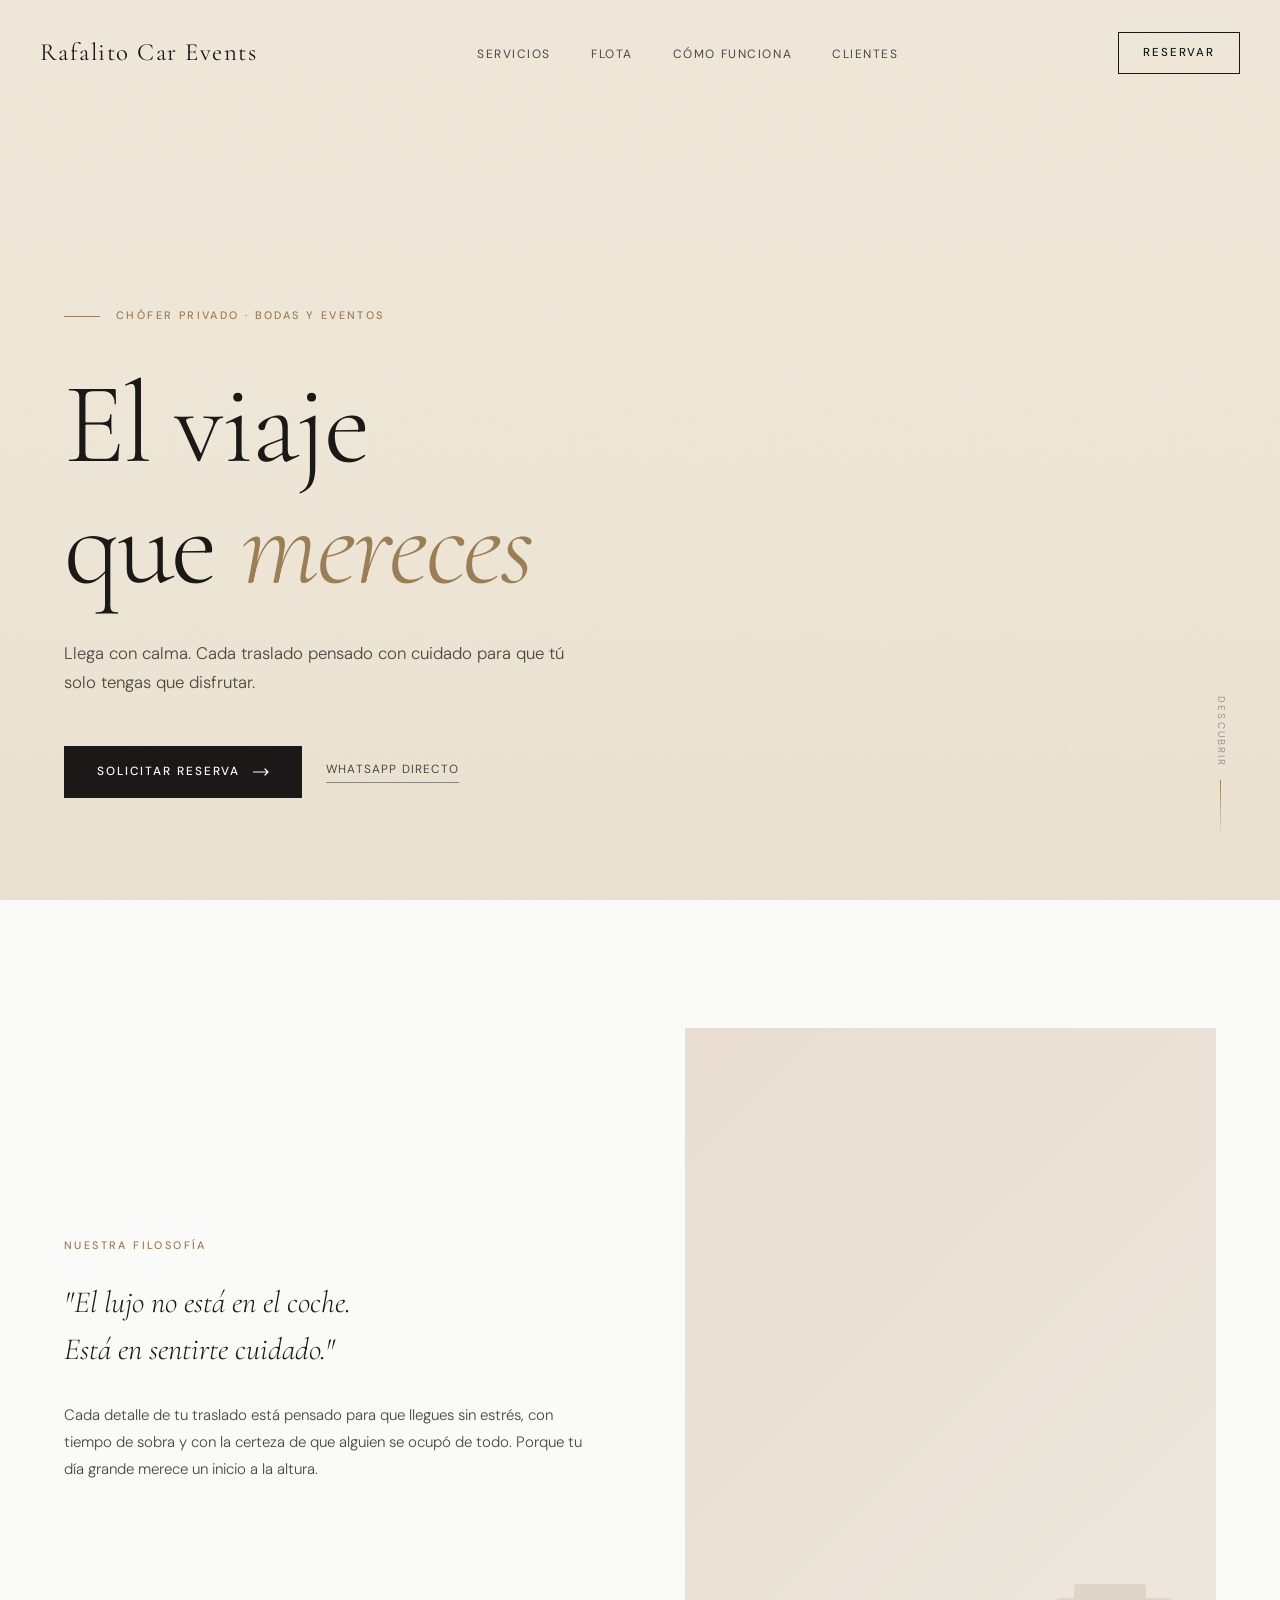
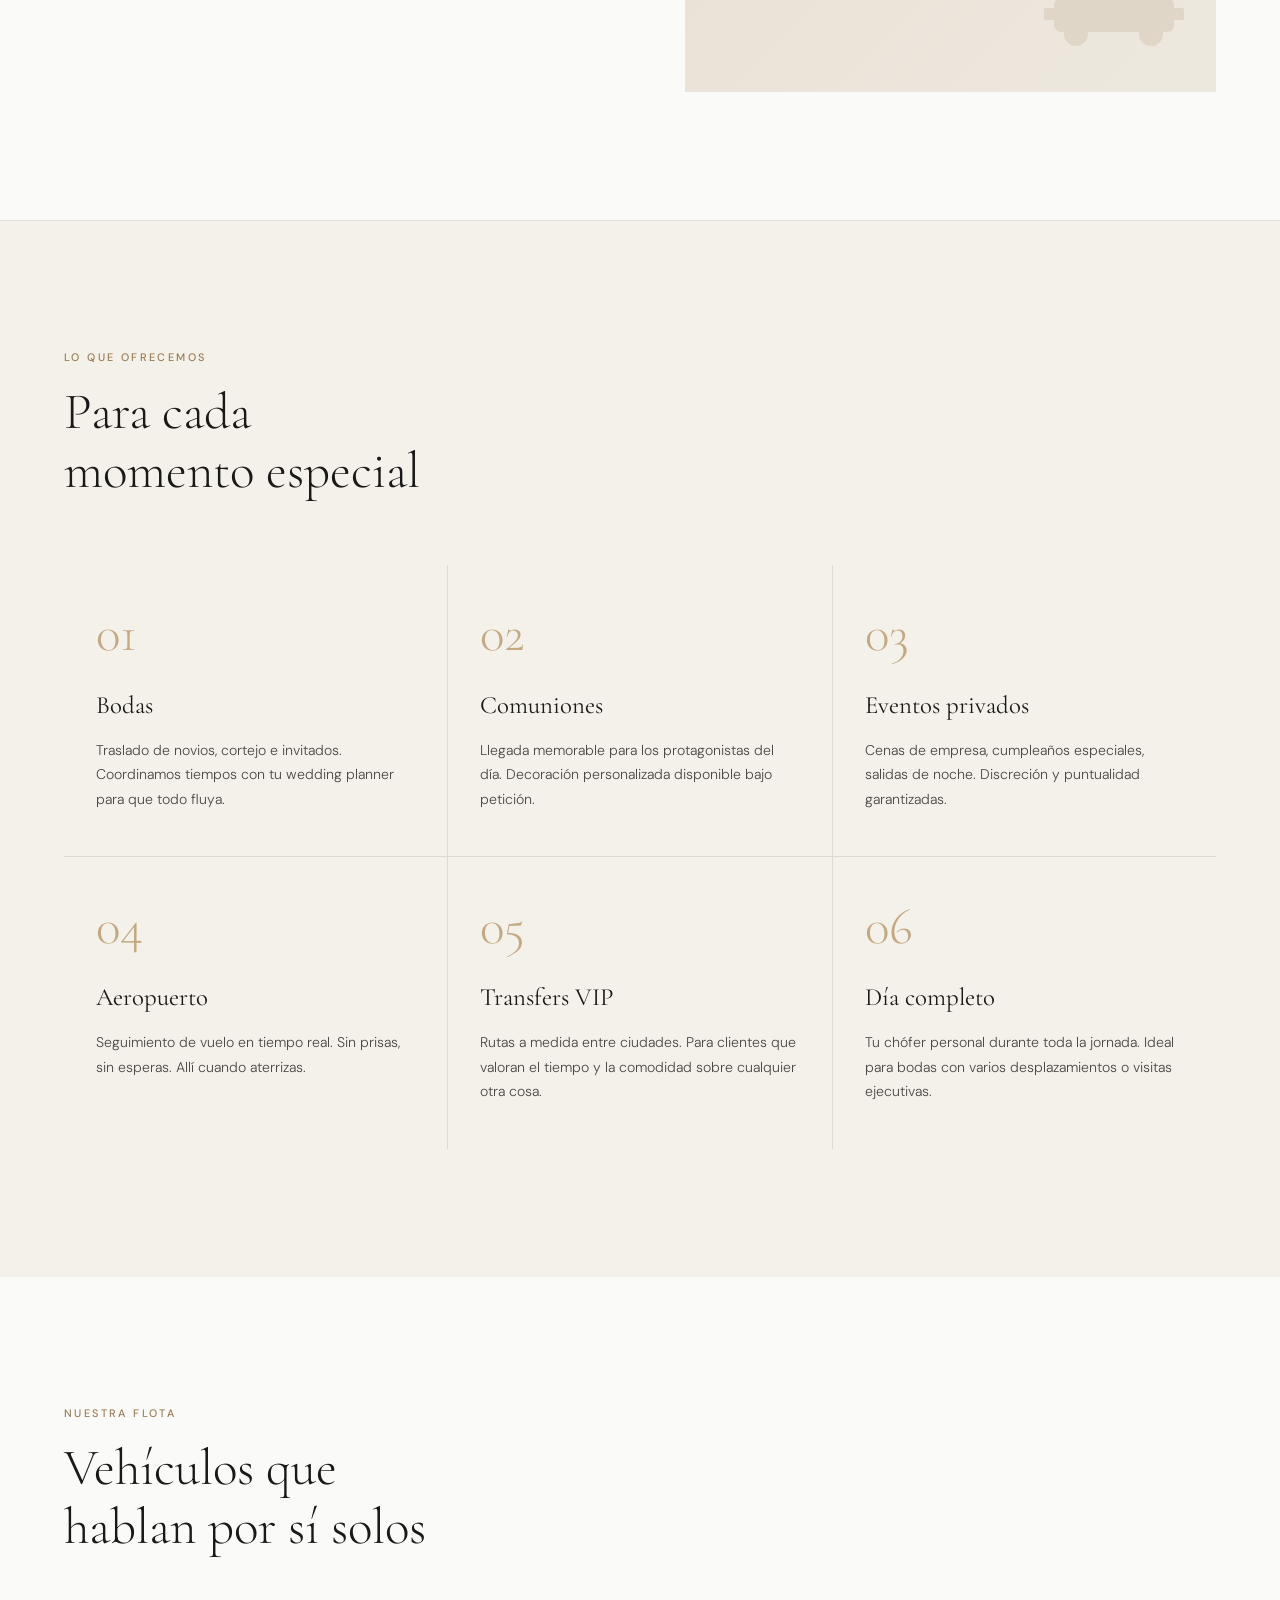
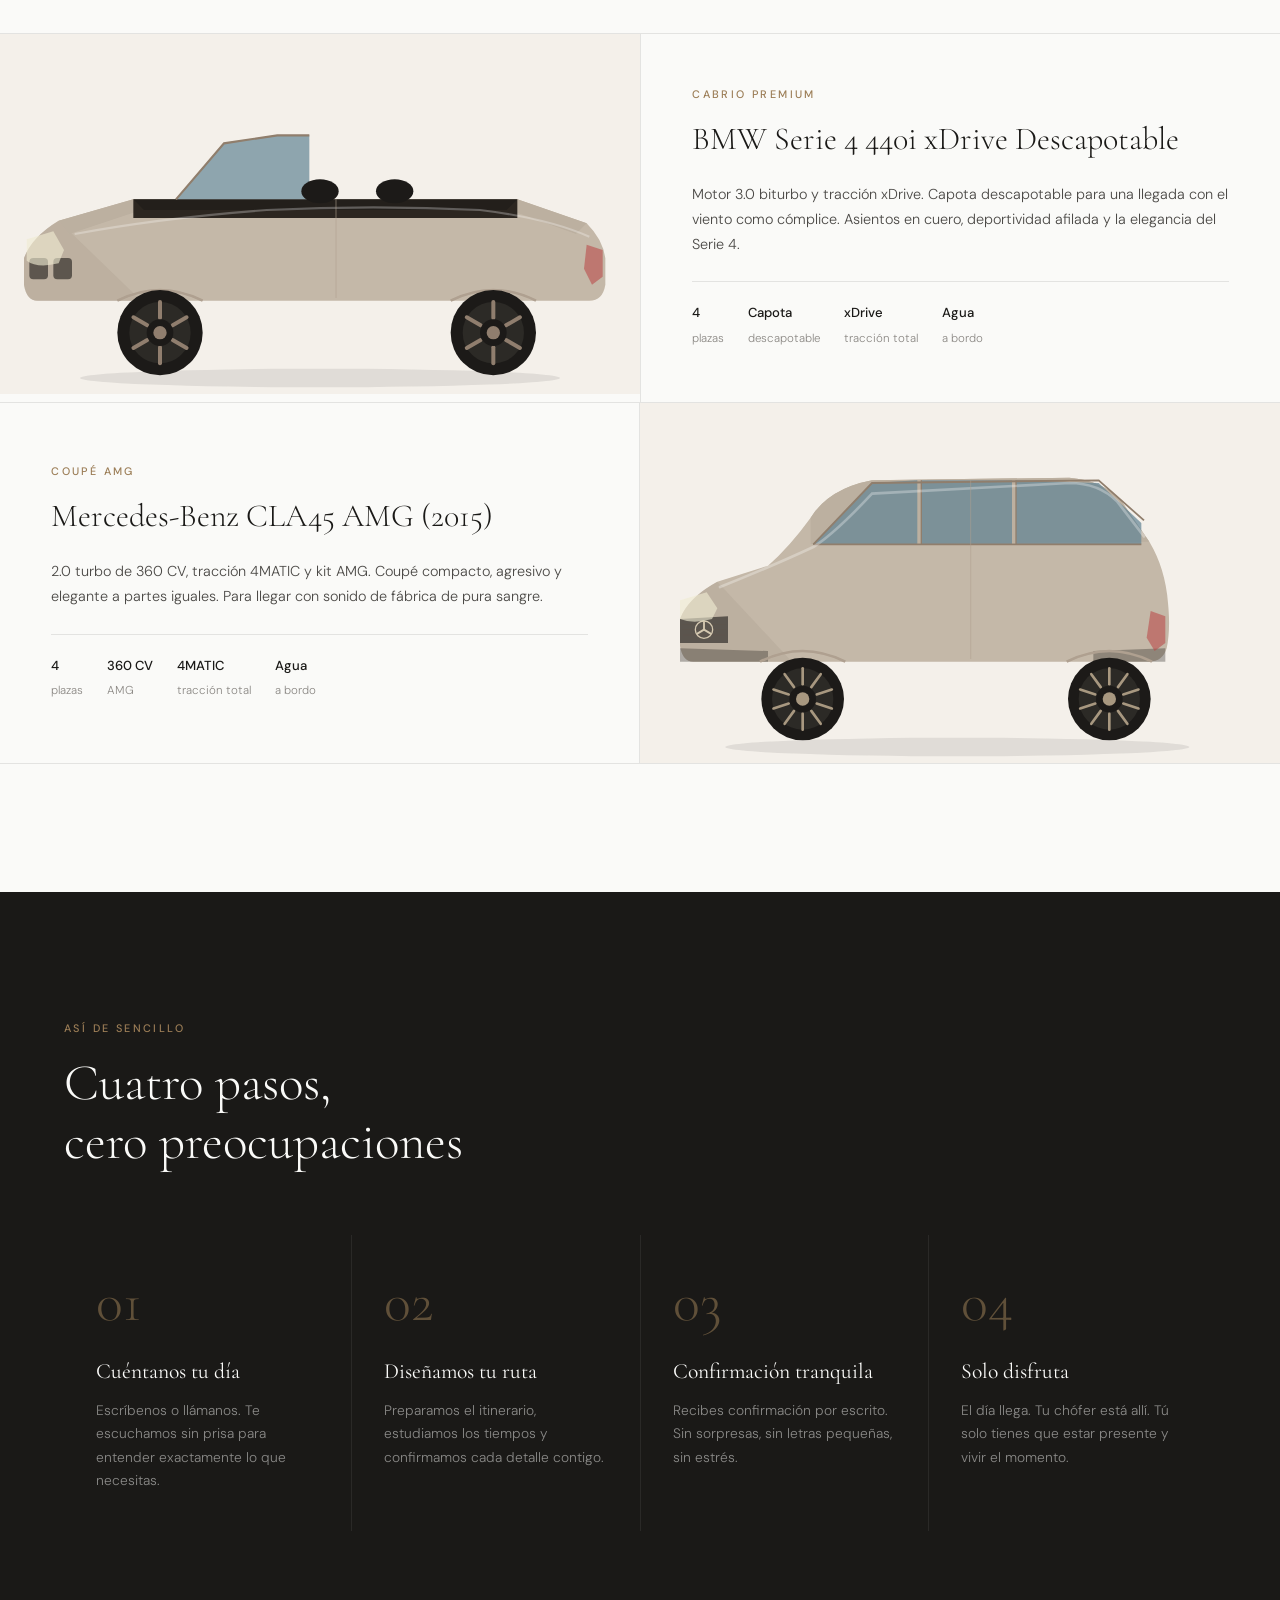
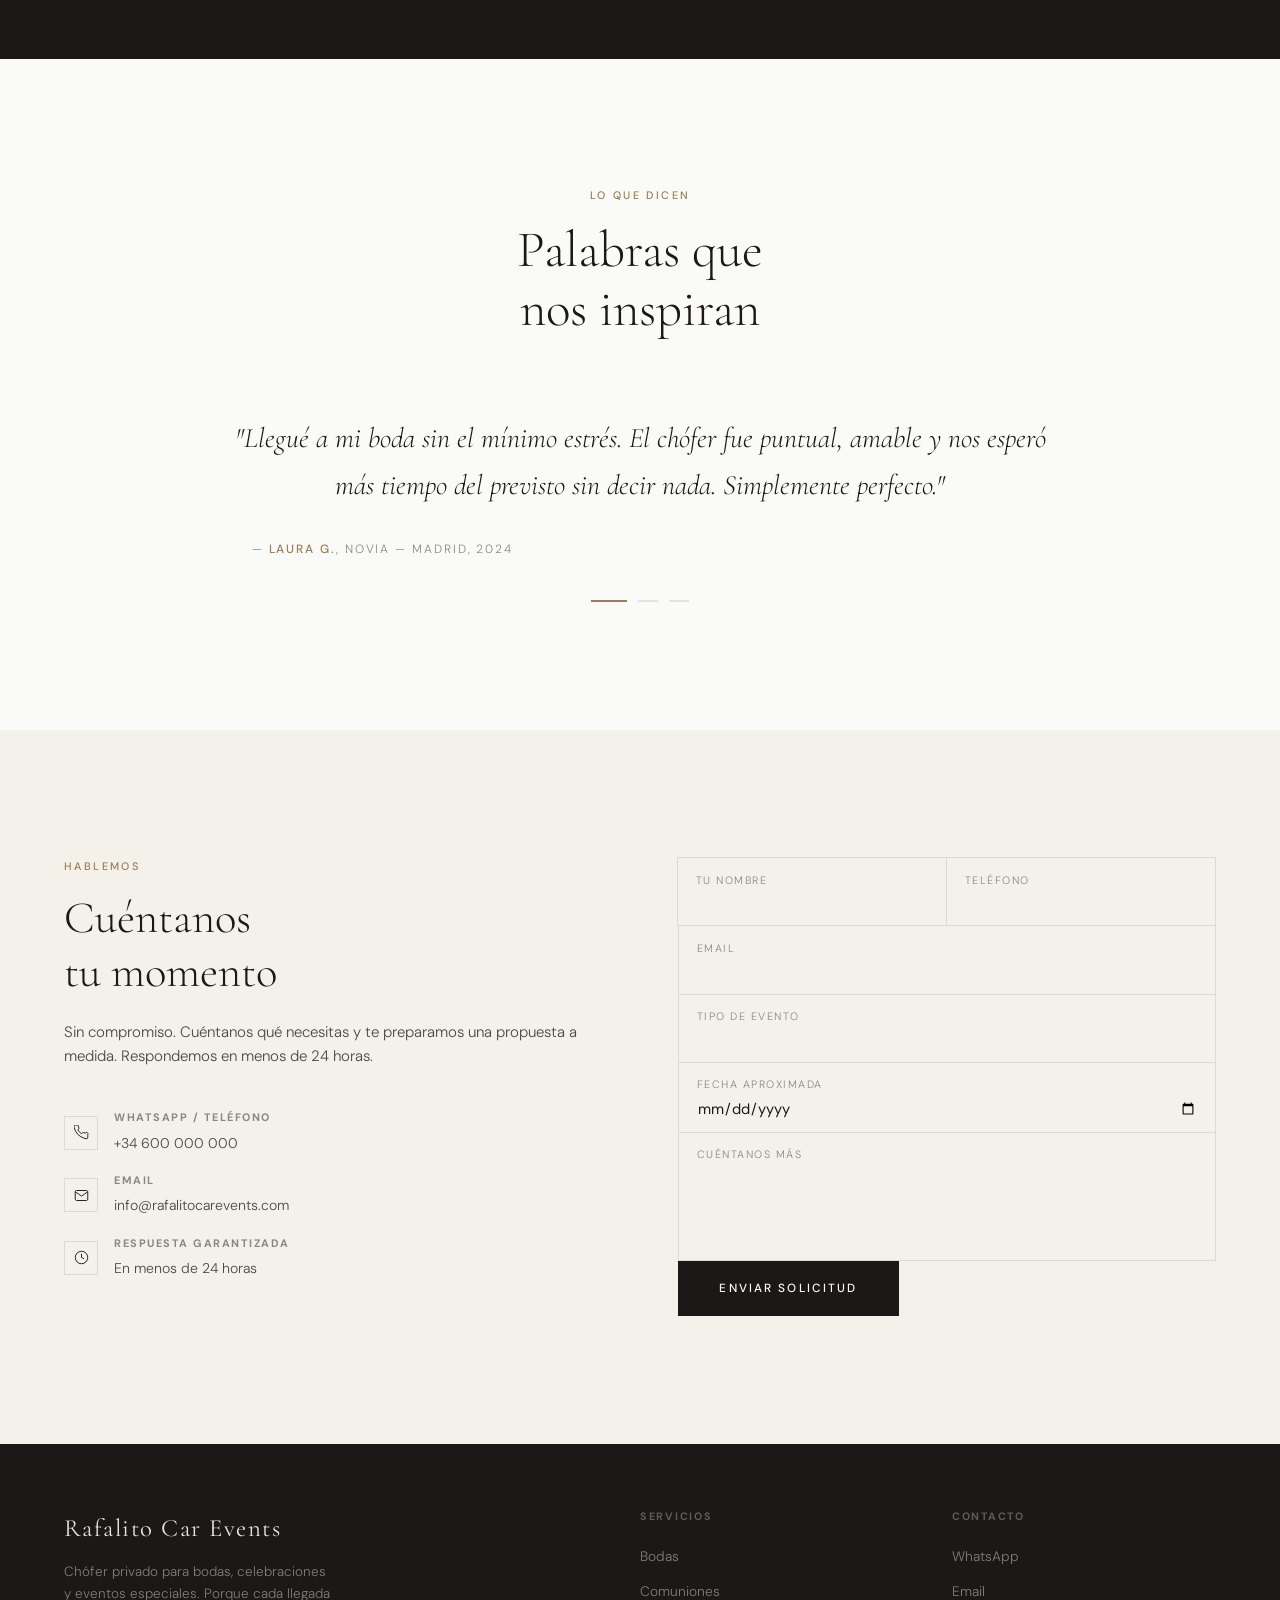
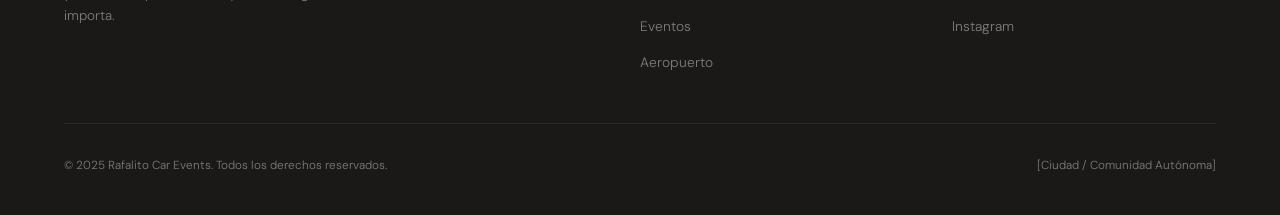
==== commit d3d5e7c9: "Update fleet to BMW Serie 4 440i xDrive Cabrio and Mercedes CLA45 AMG Remove the Mercedes Clase V it" ====
--- a/index.html
+++ b/index.html
@@ -639,224 +639,173 @@
     </div>
   </div>
   <div class="fleet-list">
-    <!-- Mercedes S -->
+    <!-- BMW Serie 4 440i xDrive Descapotable -->
     <div class="fleet-item" data-reveal>
       <div class="fleet-visual">
         <svg viewBox="0 0 480 270" width="100%" height="100%" fill="none" xmlns="http://www.w3.org/2000/svg">
           <!-- shadow -->
-          <ellipse cx="238" cy="258" rx="172" ry="7" fill="rgba(26,25,23,0.09)"/>
-          <!-- body -->
-          <path d="M40,192 Q32,192 30,180 L30,166 Q36,152 62,140 L108,124 Q118,106 126,90 Q136,66 160,58 L320,56 Q342,56 356,68 L378,100 Q392,122 394,148 Q396,168 393,180 Q390,192 380,192 Z" fill="#C4B8A8"/>
-          <path d="M40,192 Q32,192 30,180 L30,166 Q36,152 62,140 L120,192 Z" fill="#B0A494" opacity="0.4"/>
-          <path d="M126,90 Q136,66 160,58 L320,56 Q342,56 356,68 L378,100 L126,108 Z" fill="#BCB0A0"/>
-          <!-- windows -->
-          <path d="M128,108 L160,60 L196,58 L196,108 Z" fill="rgba(102,136,152,0.72)"/>
-          <rect x="199" y="58" width="74" height="50" fill="rgba(102,136,152,0.72)"/>
-          <path d="M276,58 L342,60 L372,86 L372,108 L276,108 Z" fill="rgba(102,136,152,0.72)"/>
-          <!-- window frames -->
-          <path d="M128,108 L160,60 L342,58 L374,84" stroke="#907E6C" stroke-width="1.5" fill="none"/>
-          <line x1="199" y1="58" x2="199" y2="108" stroke="#907E6C" stroke-width="1"/>
-          <line x1="276" y1="58" x2="276" y2="108" stroke="#907E6C" stroke-width="1"/>
-          <line x1="128" y1="108" x2="374" y2="108" stroke="#907E6C" stroke-width="1.5"/>
-          <!-- crease -->
-          <path d="M68,144 Q110,128 128,110 Q138,100 160,66 L320,60 Q340,60 354,72 L374,98" stroke="rgba(255,255,255,0.3)" stroke-width="2" fill="none" stroke-linecap="round"/>
-          <!-- door gap -->
-          <line x1="246" y1="60" x2="246" y2="190" stroke="#B0A090" stroke-width="0.8" opacity="0.55"/>
-          <!-- headlight -->
-          <path d="M32,166 L32,180 Q38,188 52,184 L58,174 L50,158 Z" fill="rgba(242,236,212,0.6)"/>
-          <ellipse cx="46" cy="176" rx="5" ry="6.5" fill="rgba(220,215,190,0.35)"/>
-          <!-- taillight -->
-          <path d="M393,166 L393,182 L386,188 L380,178 L383,162 Z" fill="rgba(185,65,65,0.55)"/>
-          <!-- front wheel arch -->
-          <path d="M90,192 Q122,177 154,192" stroke="#AFA090" stroke-width="2" fill="none"/>
-          <!-- front wheel -->
-          <g transform="translate(122,222)">
-            <circle r="30" fill="#1C1A18"/><circle r="22" fill="#2C2A26"/>
+          <ellipse cx="240" cy="258" rx="180" ry="7" fill="rgba(26,25,23,0.09)"/>
+          <!-- body silhouette: descapotable bajo, sin techo -->
+          <path d="M28,200 Q20,200 18,188 L18,168 Q24,152 44,140 L100,124 L388,124 L440,142 Q452,154 454,168 L454,188 Q452,200 442,200 Z" fill="#C4B8A8"/>
+          <!-- shadow under-body -->
+          <path d="M28,200 Q20,200 18,188 L18,168 Q24,152 44,140 L106,200 Z" fill="#B0A494" opacity="0.38"/>
+          <!-- upper body band -->
+          <path d="M44,140 L100,124 L388,124 L440,142 L432,150 L388,134 L100,134 L52,150 Z" fill="#BCB0A0"/>
+          <!-- interior visible (capota bajada) -->
+          <rect x="100" y="124" width="288" height="14" fill="#2C2620"/>
+          <path d="M100,124 L388,124 L380,132 L108,132 Z" fill="#1C1A18" opacity="0.55"/>
+          <!-- windshield (parabrisas inclinado) -->
+          <path d="M132,124 L168,82 L208,76 L232,76 L232,124 Z" fill="rgba(100,134,150,0.7)"/>
+          <path d="M132,124 L168,82 L208,76 L232,76" stroke="#907E6C" stroke-width="1.6" fill="none"/>
+          <!-- reposacabezas de los asientos -->
+          <ellipse cx="240" cy="118" rx="14" ry="9" fill="#1C1A18"/>
+          <ellipse cx="296" cy="118" rx="14" ry="9" fill="#1C1A18"/>
+          <!-- línea/crease lateral -->
+          <path d="M56,150 Q120,138 200,132 Q280,128 360,132 Q410,138 442,152" stroke="rgba(255,255,255,0.28)" stroke-width="1.6" fill="none"/>
+          <!-- separación puerta -->
+          <line x1="252" y1="124" x2="252" y2="198" stroke="#B0A090" stroke-width="0.8" opacity="0.55"/>
+          <!-- BMW kidney grille -->
+          <rect x="22" y="168" width="14" height="16" rx="3" fill="#1C1A18" opacity="0.6"/>
+          <rect x="40" y="168" width="14" height="16" rx="3" fill="#1C1A18" opacity="0.6"/>
+          <!-- faro delantero -->
+          <path d="M20,154 L20,170 Q28,176 44,172 L48,162 L40,148 Z" fill="rgba(240,236,210,0.62)"/>
+          <!-- piloto trasero -->
+          <path d="M452,162 L452,182 L444,188 L438,176 L440,158 Z" fill="rgba(185,65,65,0.55)"/>
+          <!-- paso rueda delantero -->
+          <path d="M88,200 Q120,184 152,200" stroke="#AFA090" stroke-width="2" fill="none"/>
+          <!-- llanta delantera — estilo M (6 radios) -->
+          <g transform="translate(120,224)">
+            <circle r="32" fill="#1C1A18"/><circle r="23" fill="#2C2A26"/>
             <g stroke="#907E6E" stroke-width="3" stroke-linecap="round">
-              <line x1="0" y1="-22" x2="0" y2="-11"/>
-              <line x1="0" y1="-22" x2="0" y2="-11" transform="rotate(72)"/>
-              <line x1="0" y1="-22" x2="0" y2="-11" transform="rotate(144)"/>
-              <line x1="0" y1="-22" x2="0" y2="-11" transform="rotate(216)"/>
-              <line x1="0" y1="-22" x2="0" y2="-11" transform="rotate(288)"/>
+              <line x1="0" y1="-23" x2="0" y2="-11"/>
+              <line x1="0" y1="-23" x2="0" y2="-11" transform="rotate(60)"/>
+              <line x1="0" y1="-23" x2="0" y2="-11" transform="rotate(120)"/>
+              <line x1="0" y1="-23" x2="0" y2="-11" transform="rotate(180)"/>
+              <line x1="0" y1="-23" x2="0" y2="-11" transform="rotate(240)"/>
+              <line x1="0" y1="-23" x2="0" y2="-11" transform="rotate(300)"/>
             </g>
             <circle r="10" fill="#1C1A18"/><circle r="5" fill="#907E6E"/>
           </g>
-          <!-- rear wheel arch -->
-          <path d="M318,192 Q350,177 382,192" stroke="#AFA090" stroke-width="2" fill="none"/>
-          <!-- rear wheel -->
-          <g transform="translate(350,222)">
-            <circle r="30" fill="#1C1A18"/><circle r="22" fill="#2C2A26"/>
+          <!-- paso rueda trasero -->
+          <path d="M338,200 Q370,184 402,200" stroke="#AFA090" stroke-width="2" fill="none"/>
+          <!-- llanta trasera -->
+          <g transform="translate(370,224)">
+            <circle r="32" fill="#1C1A18"/><circle r="23" fill="#2C2A26"/>
             <g stroke="#907E6E" stroke-width="3" stroke-linecap="round">
-              <line x1="0" y1="-22" x2="0" y2="-11"/>
-              <line x1="0" y1="-22" x2="0" y2="-11" transform="rotate(72)"/>
-              <line x1="0" y1="-22" x2="0" y2="-11" transform="rotate(144)"/>
-              <line x1="0" y1="-22" x2="0" y2="-11" transform="rotate(216)"/>
-              <line x1="0" y1="-22" x2="0" y2="-11" transform="rotate(288)"/>
+              <line x1="0" y1="-23" x2="0" y2="-11"/>
+              <line x1="0" y1="-23" x2="0" y2="-11" transform="rotate(60)"/>
+              <line x1="0" y1="-23" x2="0" y2="-11" transform="rotate(120)"/>
+              <line x1="0" y1="-23" x2="0" y2="-11" transform="rotate(180)"/>
+              <line x1="0" y1="-23" x2="0" y2="-11" transform="rotate(240)"/>
+              <line x1="0" y1="-23" x2="0" y2="-11" transform="rotate(300)"/>
             </g>
             <circle r="10" fill="#1C1A18"/><circle r="5" fill="#907E6E"/>
           </g>
         </svg>
       </div>
       <div class="fleet-body">
-        <span class="label fleet-class">Berlina ejecutiva</span>
-        <h3 class="fleet-model">Mercedes-Benz S-Class</h3>
-        <p class="fleet-desc">El estándar del lujo. Interior en cuero napa, climatización de 4 zonas y sonido Burmester. Para quienes no aceptan compromisos.</p>
+        <span class="label fleet-class">Cabrio premium</span>
+        <h3 class="fleet-model">BMW Serie 4 440i xDrive Descapotable</h3>
+        <p class="fleet-desc">Motor 3.0 biturbo y tracción xDrive. Capota descapotable para una llegada con el viento como cómplice. Asientos en cuero, deportividad afilada y la elegancia del Serie 4.</p>
         <ul class="fleet-specs">
           <li class="fleet-spec"><strong>4</strong><span>plazas</span></li>
-          <li class="fleet-spec"><strong>WiFi</strong><span>incluido</span></li>
+          <li class="fleet-spec"><strong>Capota</strong><span>descapotable</span></li>
+          <li class="fleet-spec"><strong>xDrive</strong><span>tracción total</span></li>
           <li class="fleet-spec"><strong>Agua</strong><span>a bordo</span></li>
-          <li class="fleet-spec"><strong>USB/WL</strong><span>carga</span></li>
         </ul>
       </div>
     </div>
-    <!-- BMW 7 -->
+    <!-- Mercedes-Benz CLA45 AMG 2015 -->
     <div class="fleet-item" data-reveal>
       <div class="fleet-visual">
         <svg viewBox="0 0 480 270" width="100%" height="100%" fill="none" xmlns="http://www.w3.org/2000/svg">
           <!-- shadow -->
-          <ellipse cx="238" cy="258" rx="172" ry="7" fill="rgba(26,25,23,0.09)"/>
-          <!-- body — BMW: frente más erguido, proporciones distintas -->
-          <path d="M44,192 Q36,192 32,180 L32,160 Q38,144 56,130 L90,118 Q108,104 118,86 Q130,64 156,56 L322,54 Q344,54 358,66 L380,96 Q394,118 396,146 Q398,168 395,182 Q392,192 381,192 Z" fill="#C4B8A8"/>
-          <path d="M44,192 Q36,192 32,180 L32,160 Q38,144 56,130 L112,192 Z" fill="#B0A494" opacity="0.38"/>
-          <path d="M118,86 Q130,64 156,56 L322,54 Q344,54 358,66 L380,96 L118,106 Z" fill="#BCB0A0"/>
-          <!-- windows -->
-          <path d="M120,106 L156,58 L192,56 L192,106 Z" fill="rgba(100,134,150,0.72)"/>
-          <rect x="195" y="56" width="76" height="50" fill="rgba(100,134,150,0.72)"/>
-          <path d="M274,56 L342,58 L370,84 L370,106 L274,106 Z" fill="rgba(100,134,150,0.72)"/>
-          <!-- window frames -->
-          <path d="M120,106 L156,58 L342,56 L372,82" stroke="#907E6C" stroke-width="1.5" fill="none"/>
-          <line x1="195" y1="56" x2="195" y2="106" stroke="#907E6C" stroke-width="1"/>
-          <line x1="274" y1="56" x2="274" y2="106" stroke="#907E6C" stroke-width="1"/>
-          <line x1="120" y1="106" x2="372" y2="106" stroke="#907E6C" stroke-width="1.5"/>
-          <!-- BMW crease (más alta y angular) -->
-          <path d="M58,134 Q94,118 118,100 Q130,90 156,64 L322,58 Q342,58 356,70 L376,94" stroke="rgba(255,255,255,0.28)" stroke-width="2" fill="none" stroke-linecap="round"/>
-          <!-- door gap -->
-          <line x1="244" y1="58" x2="244" y2="190" stroke="#B0A090" stroke-width="0.8" opacity="0.5"/>
-          <!-- BMW kidney grille (dos rectángulos) -->
-          <rect x="35" y="164" width="13" height="14" rx="3" fill="#1C1A18" opacity="0.55"/>
-          <rect x="51" y="164" width="13" height="14" rx="3" fill="#1C1A18" opacity="0.55"/>
-          <!-- headlight -->
-          <path d="M34,152 L34,168 Q42,174 56,170 L60,160 L52,146 Z" fill="rgba(240,236,210,0.6)"/>
-          <!-- taillight -->
-          <path d="M395,162 L395,180 L387,186 L382,176 L384,158 Z" fill="rgba(185,65,65,0.55)"/>
-          <!-- front wheel arch -->
-          <path d="M90,192 Q122,177 154,192" stroke="#AFA090" stroke-width="2" fill="none"/>
-          <!-- front wheel — 6 radios (BMW) -->
+          <ellipse cx="238" cy="258" rx="174" ry="7" fill="rgba(26,25,23,0.09)"/>
+          <!-- body — coupé deportivo, techo bajo y caído -->
+          <path d="M40,194 Q32,194 30,182 L30,162 Q36,146 58,134 L96,122 Q112,108 128,86 Q142,64 174,58 L322,56 Q346,58 360,72 L382,104 Q394,124 396,150 Q398,170 395,184 Q392,194 382,194 Z" fill="#C4B8A8"/>
+          <path d="M40,194 Q32,194 30,182 L30,162 Q36,146 58,134 L114,194 Z" fill="#B0A494" opacity="0.4"/>
+          <path d="M128,86 Q142,64 174,58 L322,56 Q346,58 360,72 L382,104 L128,106 Z" fill="#BCB0A0"/>
+          <!-- ventanas — perfil coupé continuo -->
+          <path d="M130,106 L174,60 L208,58 L208,106 Z" fill="rgba(100,134,150,0.72)"/>
+          <rect x="211" y="58" width="68" height="48" fill="rgba(100,134,150,0.72)"/>
+          <path d="M282,58 L344,60 L376,90 L376,106 L282,106 Z" fill="rgba(100,134,150,0.72)"/>
+          <!-- marcos -->
+          <path d="M130,106 L174,60 L344,58 L378,88" stroke="#907E6C" stroke-width="1.4" fill="none"/>
+          <line x1="211" y1="58" x2="211" y2="106" stroke="#907E6C" stroke-width="1"/>
+          <line x1="282" y1="58" x2="282" y2="106" stroke="#907E6C" stroke-width="1"/>
+          <line x1="130" y1="106" x2="376" y2="106" stroke="#907E6C" stroke-width="1.4"/>
+          <!-- crease deportivo -->
+          <path d="M60,138 Q100,122 130,108 Q146,98 174,68 L322,60 Q344,60 358,74 L378,100" stroke="rgba(255,255,255,0.3)" stroke-width="2" fill="none" stroke-linecap="round"/>
+          <!-- faldón AMG -->
+          <path d="M30,184 L96,186 L96,194 L30,194 Z" fill="#1C1A18" opacity="0.32"/>
+          <path d="M340,186 L394,184 L394,194 L340,194 Z" fill="#1C1A18" opacity="0.32"/>
+          <!-- separación puerta -->
+          <line x1="248" y1="58" x2="248" y2="192" stroke="#B0A090" stroke-width="0.8" opacity="0.5"/>
+          <!-- parrilla Mercedes (única + estrella) -->
+          <path d="M30,162 L66,160 L66,180 L30,180 Z" fill="#1C1A18" opacity="0.6"/>
+          <line x1="32" y1="166" x2="64" y2="166" stroke="#5C544C" stroke-width="1"/>
+          <line x1="32" y1="170" x2="64" y2="170" stroke="#5C544C" stroke-width="1"/>
+          <line x1="32" y1="174" x2="64" y2="174" stroke="#5C544C" stroke-width="1"/>
+          <!-- estrella de la marca -->
+          <g transform="translate(48,170)" stroke="#D4C8B0" stroke-width="1.4" stroke-linecap="round">
+            <line x1="0" y1="-6" x2="0" y2="0"/>
+            <line x1="0" y1="0" x2="5" y2="3"/>
+            <line x1="0" y1="0" x2="-5" y2="3"/>
+            <circle r="6.5" fill="none" stroke="#D4C8B0" stroke-width="1"/>
+          </g>
+          <!-- faro -->
+          <path d="M30,148 L30,162 Q40,166 54,162 L58,154 L50,142 Z" fill="rgba(240,236,210,0.62)"/>
+          <!-- piloto -->
+          <path d="M394,160 L394,180 L386,186 L380,176 L383,156 Z" fill="rgba(185,65,65,0.55)"/>
+          <!-- paso rueda delantero -->
+          <path d="M90,194 Q122,178 154,194" stroke="#AFA090" stroke-width="2" fill="none"/>
+          <!-- llanta delantera — AMG turbina (10 radios) -->
           <g transform="translate(122,222)">
-            <circle r="30" fill="#1C1A18"/><circle r="22" fill="#2C2A26"/>
-            <g stroke="#907E6E" stroke-width="3" stroke-linecap="round">
-              <line x1="0" y1="-22" x2="0" y2="-11"/>
-              <line x1="0" y1="-22" x2="0" y2="-11" transform="rotate(60)"/>
-              <line x1="0" y1="-22" x2="0" y2="-11" transform="rotate(120)"/>
-              <line x1="0" y1="-22" x2="0" y2="-11" transform="rotate(180)"/>
-              <line x1="0" y1="-22" x2="0" y2="-11" transform="rotate(240)"/>
-              <line x1="0" y1="-22" x2="0" y2="-11" transform="rotate(300)"/>
+            <circle r="31" fill="#1C1A18"/><circle r="23" fill="#2C2A26"/>
+            <g stroke="#A89880" stroke-width="2" stroke-linecap="round">
+              <line x1="0" y1="-23" x2="0" y2="-11"/>
+              <line x1="0" y1="-23" x2="0" y2="-11" transform="rotate(36)"/>
+              <line x1="0" y1="-23" x2="0" y2="-11" transform="rotate(72)"/>
+              <line x1="0" y1="-23" x2="0" y2="-11" transform="rotate(108)"/>
+              <line x1="0" y1="-23" x2="0" y2="-11" transform="rotate(144)"/>
+              <line x1="0" y1="-23" x2="0" y2="-11" transform="rotate(180)"/>
+              <line x1="0" y1="-23" x2="0" y2="-11" transform="rotate(216)"/>
+              <line x1="0" y1="-23" x2="0" y2="-11" transform="rotate(252)"/>
+              <line x1="0" y1="-23" x2="0" y2="-11" transform="rotate(288)"/>
+              <line x1="0" y1="-23" x2="0" y2="-11" transform="rotate(324)"/>
             </g>
-            <circle r="10" fill="#1C1A18"/><circle r="5" fill="#907E6E"/>
+            <circle r="10" fill="#1C1A18"/><circle r="5" fill="#A89880"/>
           </g>
-          <!-- rear wheel arch -->
-          <path d="M320,192 Q352,177 384,192" stroke="#AFA090" stroke-width="2" fill="none"/>
-          <!-- rear wheel — 6 radios -->
+          <!-- paso rueda trasero -->
+          <path d="M320,194 Q352,178 384,194" stroke="#AFA090" stroke-width="2" fill="none"/>
+          <!-- llanta trasera -->
           <g transform="translate(352,222)">
-            <circle r="30" fill="#1C1A18"/><circle r="22" fill="#2C2A26"/>
-            <g stroke="#907E6E" stroke-width="3" stroke-linecap="round">
-              <line x1="0" y1="-22" x2="0" y2="-11"/>
-              <line x1="0" y1="-22" x2="0" y2="-11" transform="rotate(60)"/>
-              <line x1="0" y1="-22" x2="0" y2="-11" transform="rotate(120)"/>
-              <line x1="0" y1="-22" x2="0" y2="-11" transform="rotate(180)"/>
-              <line x1="0" y1="-22" x2="0" y2="-11" transform="rotate(240)"/>
-              <line x1="0" y1="-22" x2="0" y2="-11" transform="rotate(300)"/>
+            <circle r="31" fill="#1C1A18"/><circle r="23" fill="#2C2A26"/>
+            <g stroke="#A89880" stroke-width="2" stroke-linecap="round">
+              <line x1="0" y1="-23" x2="0" y2="-11"/>
+              <line x1="0" y1="-23" x2="0" y2="-11" transform="rotate(36)"/>
+              <line x1="0" y1="-23" x2="0" y2="-11" transform="rotate(72)"/>
+              <line x1="0" y1="-23" x2="0" y2="-11" transform="rotate(108)"/>
+              <line x1="0" y1="-23" x2="0" y2="-11" transform="rotate(144)"/>
+              <line x1="0" y1="-23" x2="0" y2="-11" transform="rotate(180)"/>
+              <line x1="0" y1="-23" x2="0" y2="-11" transform="rotate(216)"/>
+              <line x1="0" y1="-23" x2="0" y2="-11" transform="rotate(252)"/>
+              <line x1="0" y1="-23" x2="0" y2="-11" transform="rotate(288)"/>
+              <line x1="0" y1="-23" x2="0" y2="-11" transform="rotate(324)"/>
             </g>
-            <circle r="10" fill="#1C1A18"/><circle r="5" fill="#907E6E"/>
+            <circle r="10" fill="#1C1A18"/><circle r="5" fill="#A89880"/>
           </g>
         </svg>
       </div>
       <div class="fleet-body">
-        <span class="label fleet-class">Gran turismo</span>
-        <h3 class="fleet-model">BMW Serie 7</h3>
-        <p class="fleet-desc">Dinamismo y elegancia en equilibrio perfecto. Ideal para novios que quieren llegar con carácter.</p>
+        <span class="label fleet-class">Coupé AMG</span>
+        <h3 class="fleet-model">Mercedes-Benz CLA45 AMG (2015)</h3>
+        <p class="fleet-desc">2.0 turbo de 360 CV, tracción 4MATIC y kit AMG. Coupé compacto, agresivo y elegante a partes iguales. Para llegar con sonido de fábrica de pura sangre.</p>
         <ul class="fleet-specs">
-          <li class="fleet-spec"><strong>3–4</strong><span>plazas</span></li>
-          <li class="fleet-spec"><strong>WiFi</strong><span>incluido</span></li>
-          <li class="fleet-spec"><strong>Techo</strong><span>panorámico</span></li>
+          <li class="fleet-spec"><strong>4</strong><span>plazas</span></li>
+          <li class="fleet-spec"><strong>360 CV</strong><span>AMG</span></li>
+          <li class="fleet-spec"><strong>4MATIC</strong><span>tracción total</span></li>
           <li class="fleet-spec"><strong>Agua</strong><span>a bordo</span></li>
-        </ul>
-      </div>
-    </div>
-    <!-- V-Class -->
-    <div class="fleet-item" data-reveal>
-      <div class="fleet-visual">
-        <svg viewBox="0 0 480 270" width="100%" height="100%" fill="none" xmlns="http://www.w3.org/2000/svg">
-          <!-- shadow -->
-          <ellipse cx="238" cy="258" rx="178" ry="7" fill="rgba(26,25,23,0.09)"/>
-          <!-- body — Clase V: alta, rectangular, van -->
-          <path d="M38,194 Q30,194 28,182 L28,70 Q32,52 58,46 L408,46 Q426,46 435,58 L438,180 Q436,194 424,194 Z" fill="#C4B8A8"/>
-          <!-- front face depth -->
-          <path d="M38,194 Q30,194 28,182 L28,70 Q32,52 58,46 L70,46 L70,194 Z" fill="#B0A494" opacity="0.4"/>
-          <!-- roof strip -->
-          <rect x="28" y="46" width="410" height="16" fill="rgba(255,255,255,0.1)"/>
-          <!-- windows — gran cristalera -->
-          <path d="M30,132 L32,58 Q38,48 58,46 L98,46 L98,132 Z" fill="rgba(100,134,150,0.72)"/>
-          <rect x="101" y="46" width="84" height="86" fill="rgba(100,134,150,0.72)"/>
-          <rect x="189" y="46" width="96" height="86" fill="rgba(100,134,150,0.72)"/>
-          <rect x="290" y="46" width="96" height="86" fill="rgba(100,134,150,0.72)"/>
-          <path d="M390,46 L422,52 L422,132 L390,132 Z" fill="rgba(100,134,150,0.65)"/>
-          <!-- window frame lines -->
-          <line x1="98"  y1="46" x2="98"  y2="132" stroke="#907E6C" stroke-width="1.2"/>
-          <line x1="189" y1="46" x2="189" y2="132" stroke="#907E6C" stroke-width="1.2"/>
-          <line x1="288" y1="46" x2="288" y2="132" stroke="#907E6C" stroke-width="1.2"/>
-          <line x1="390" y1="46" x2="390" y2="132" stroke="#907E6C" stroke-width="1.2"/>
-          <line x1="30"  y1="132" x2="424" y2="132" stroke="#907E6C" stroke-width="1.5"/>
-          <!-- puerta corredera -->
-          <line x1="189" y1="132" x2="189" y2="194" stroke="#907E6C" stroke-width="1.2"/>
-          <line x1="288" y1="132" x2="288" y2="194" stroke="#907E6C" stroke-width="1.2"/>
-          <!-- manilla -->
-          <rect x="236" y="162" width="28" height="4" rx="2" fill="#A09080" opacity="0.55"/>
-          <!-- trim lateral -->
-          <rect x="28" y="176" width="410" height="8" rx="2" fill="#B4A898" opacity="0.45"/>
-          <!-- headlight -->
-          <path d="M30,100 L30,130 Q36,136 50,130 L52,118 L48,100 Z" fill="rgba(240,236,212,0.6)"/>
-          <!-- taillight -->
-          <path d="M436,100 L436,132 L428,136 L424,124 L426,98 Z" fill="rgba(185,65,65,0.55)"/>
-          <!-- front wheel arch -->
-          <path d="M86,194 Q118,179 150,194" stroke="#AFA090" stroke-width="2" fill="none"/>
-          <!-- front wheel -->
-          <g transform="translate(118,224)">
-            <circle r="30" fill="#1C1A18"/><circle r="22" fill="#2C2A26"/>
-            <g stroke="#907E6E" stroke-width="3" stroke-linecap="round">
-              <line x1="0" y1="-22" x2="0" y2="-11"/>
-              <line x1="0" y1="-22" x2="0" y2="-11" transform="rotate(72)"/>
-              <line x1="0" y1="-22" x2="0" y2="-11" transform="rotate(144)"/>
-              <line x1="0" y1="-22" x2="0" y2="-11" transform="rotate(216)"/>
-              <line x1="0" y1="-22" x2="0" y2="-11" transform="rotate(288)"/>
-            </g>
-            <circle r="10" fill="#1C1A18"/><circle r="5" fill="#907E6E"/>
-          </g>
-          <!-- rear wheel arch -->
-          <path d="M328,194 Q360,179 392,194" stroke="#AFA090" stroke-width="2" fill="none"/>
-          <!-- rear wheel -->
-          <g transform="translate(360,224)">
-            <circle r="30" fill="#1C1A18"/><circle r="22" fill="#2C2A26"/>
-            <g stroke="#907E6E" stroke-width="3" stroke-linecap="round">
-              <line x1="0" y1="-22" x2="0" y2="-11"/>
-              <line x1="0" y1="-22" x2="0" y2="-11" transform="rotate(72)"/>
-              <line x1="0" y1="-22" x2="0" y2="-11" transform="rotate(144)"/>
-              <line x1="0" y1="-22" x2="0" y2="-11" transform="rotate(216)"/>
-              <line x1="0" y1="-22" x2="0" y2="-11" transform="rotate(288)"/>
-            </g>
-            <circle r="10" fill="#1C1A18"/><circle r="5" fill="#907E6E"/>
-          </g>
-        </svg>
-      </div>
-      <div class="fleet-body">
-        <span class="label fleet-class">Minivan de lujo</span>
-        <h3 class="fleet-model">Mercedes-Benz Clase V</h3>
-        <p class="fleet-desc">Espacio, confort y privacidad para grupos. Perfecta para cortejo o familia. Hasta 6 pasajeros con total comodidad.</p>
-        <ul class="fleet-specs">
-          <li class="fleet-spec"><strong>6</strong><span>plazas</span></li>
-          <li class="fleet-spec"><strong>WiFi</strong><span>incluido</span></li>
-          <li class="fleet-spec"><strong>TV</strong><span>a bordo</span></li>
-          <li class="fleet-spec"><strong>Maletero</strong><span>amplio</span></li>
         </ul>
       </div>
     </div>
